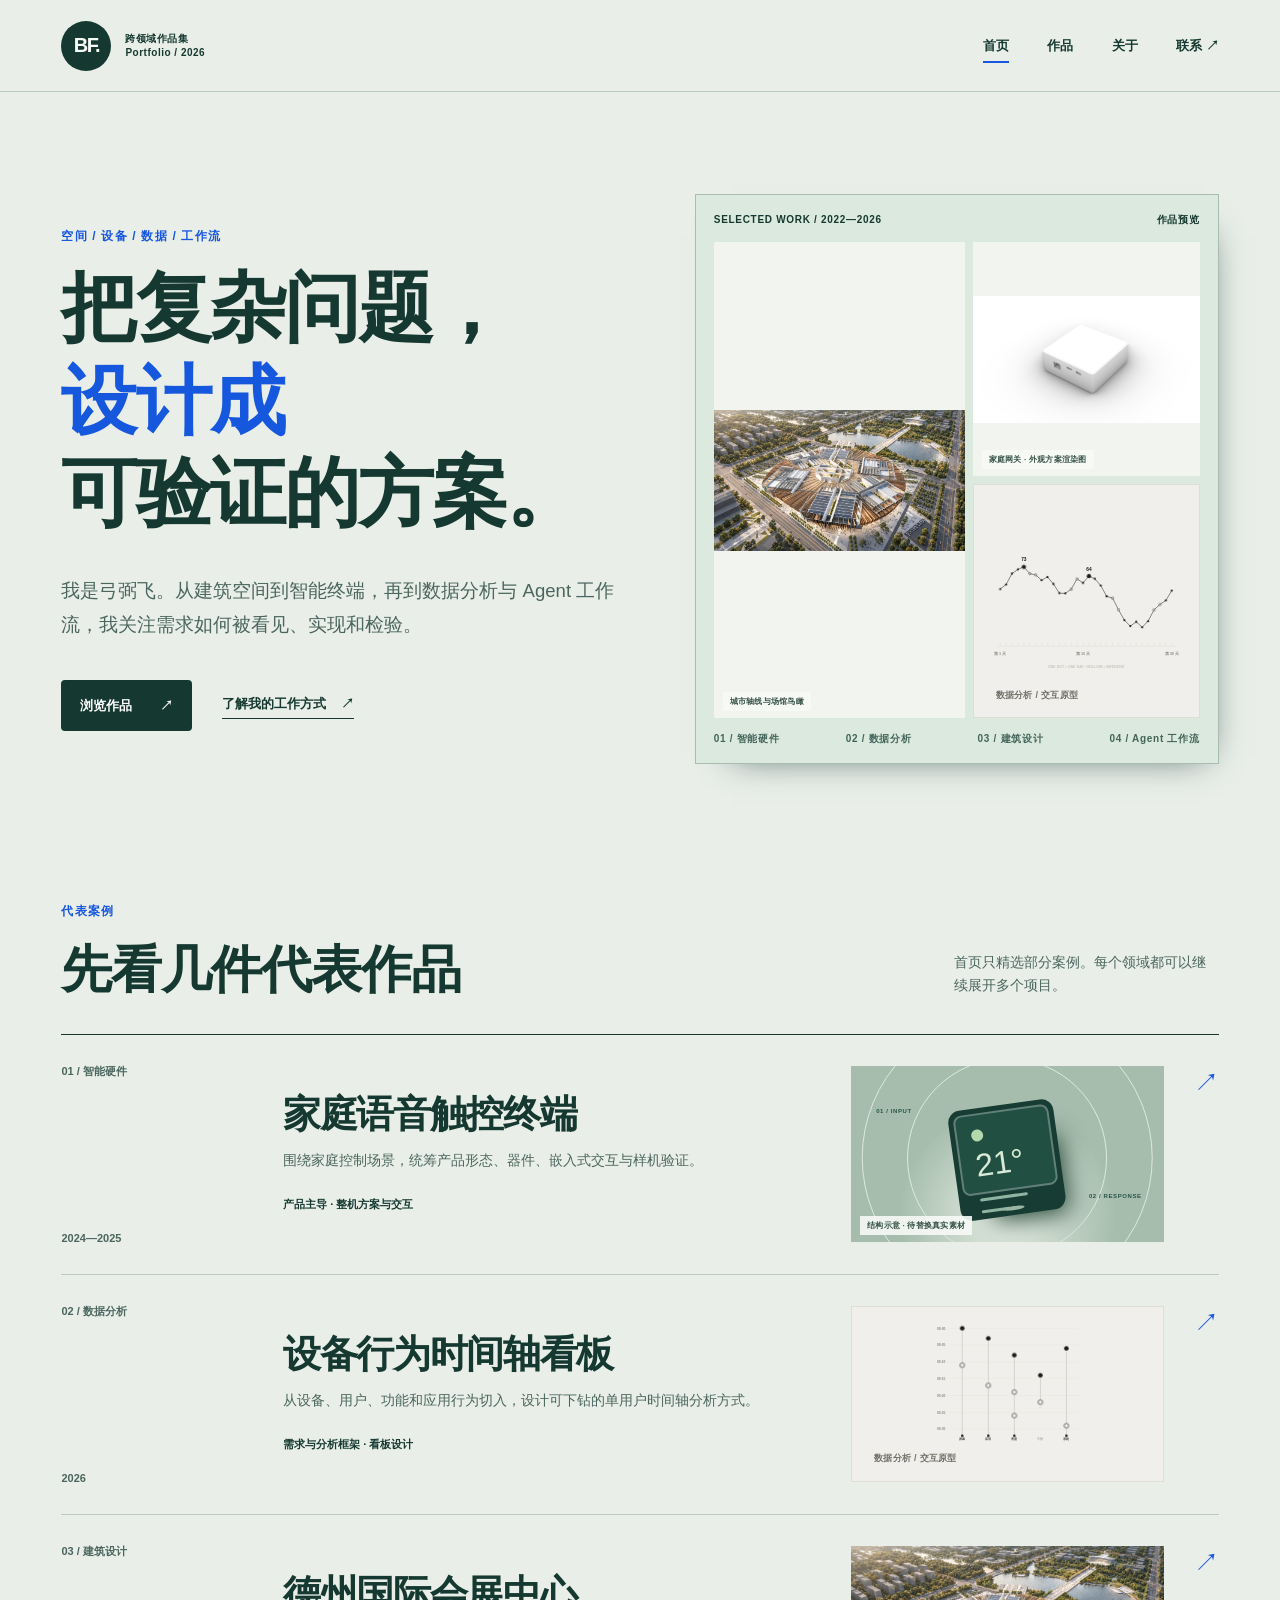
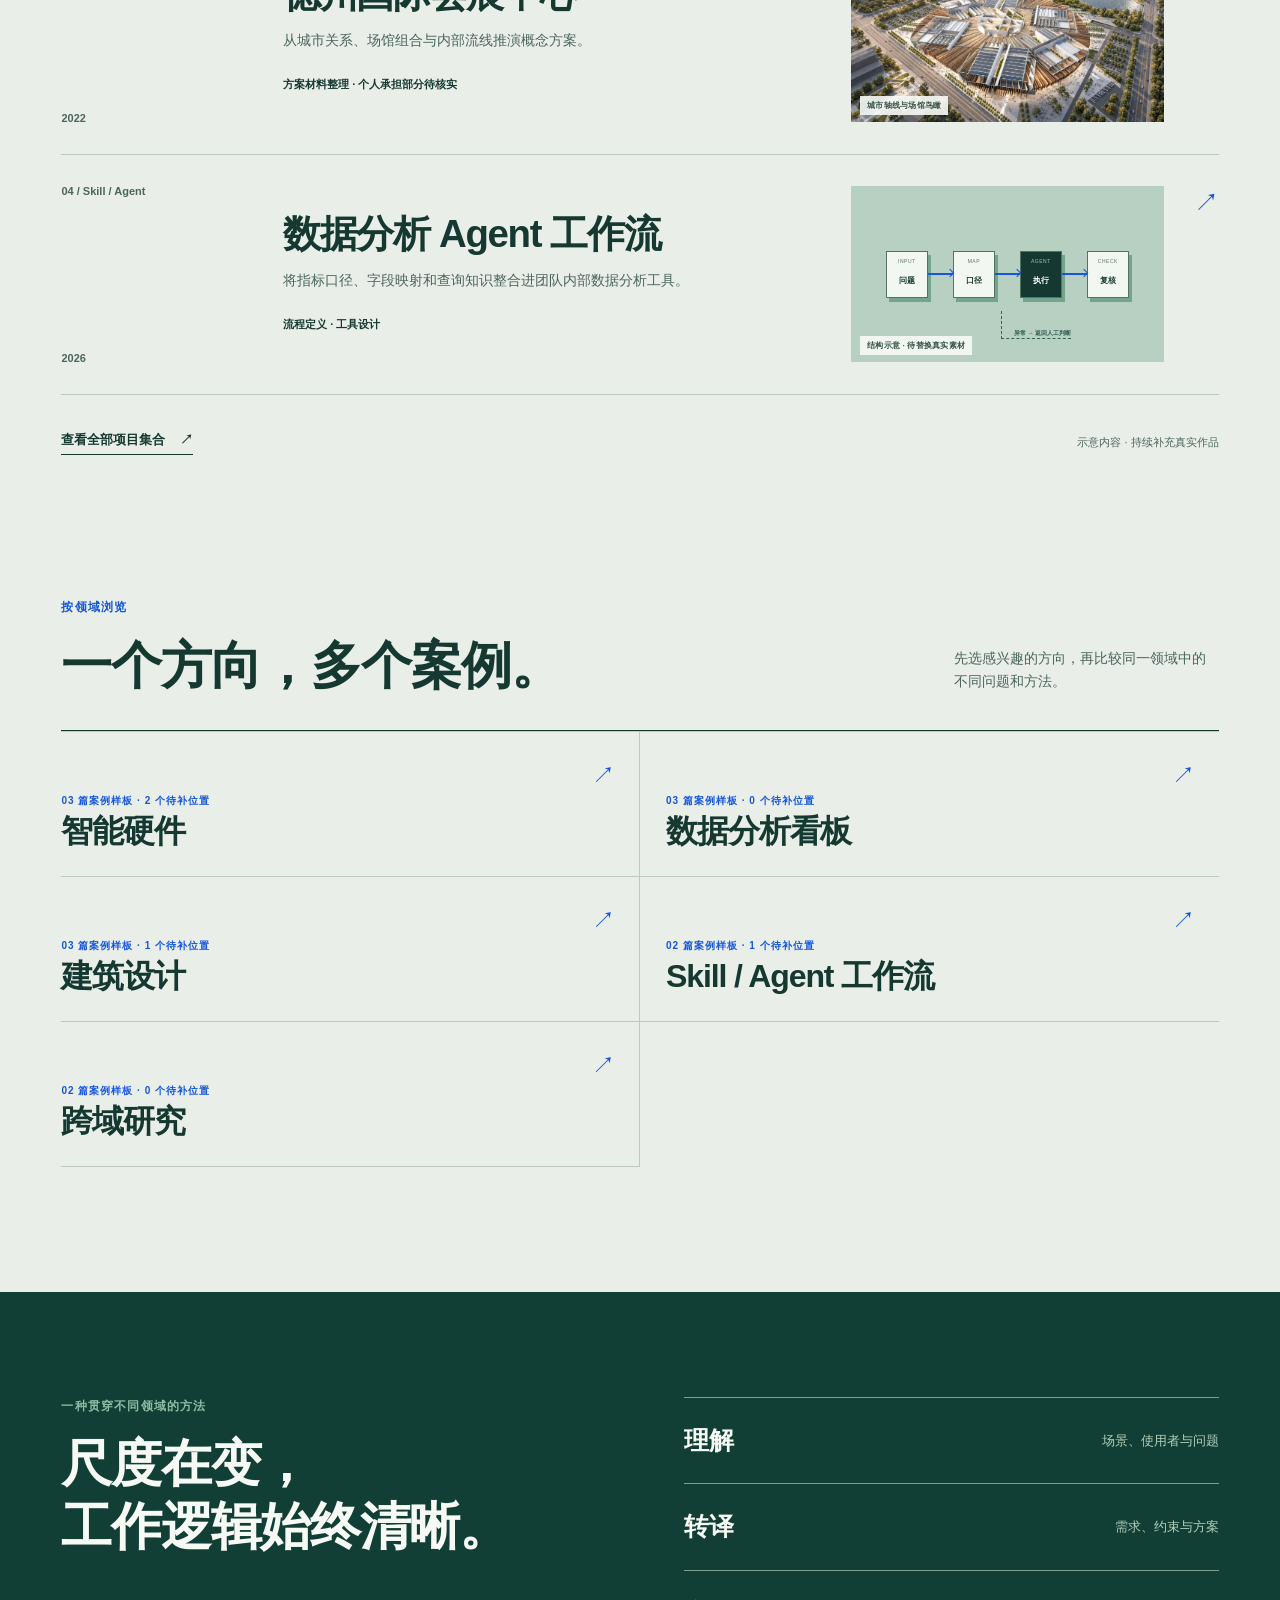
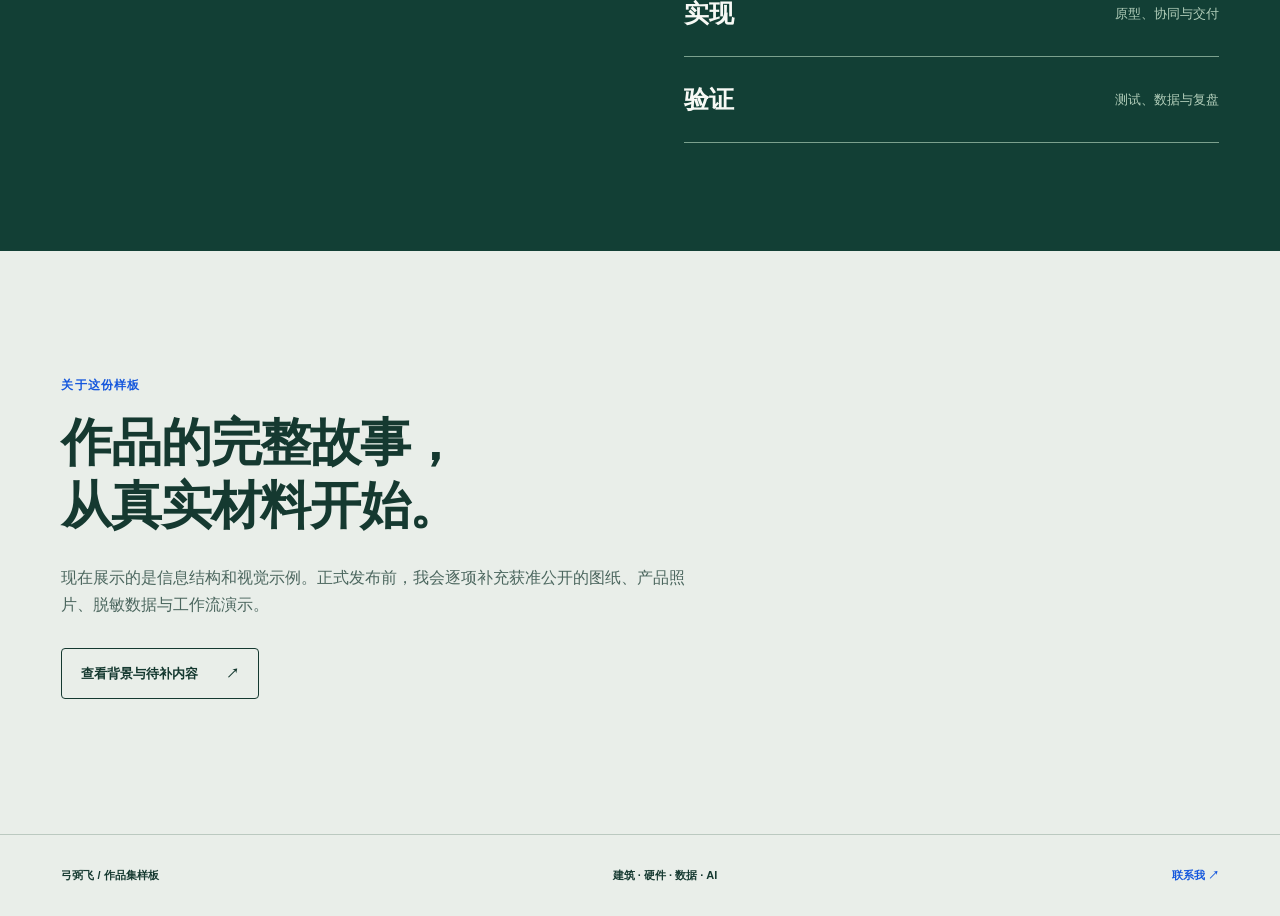
==== index.html @ 6b5d8636 "Publish portfolio site with Spatial Storage case study" ====
<!doctype html>
<html lang="zh-CN">
  <head>
    <meta charset="UTF-8" />
    <meta name="viewport" content="width=device-width, initial-scale=1" />
    <meta name="theme-color" content="#e9eee9" />
    <meta name="description" content="弓弼飞的跨领域作品集样板：建筑设计、智能硬件、数据分析与 Agent 工作流。" />
    <title>弓弼飞 · 跨领域作品集</title>
    <link rel="stylesheet" href="styles.css" />
    <link rel="stylesheet" href="portfolio-charts.css" />
  </head>
  <body data-page="home">
    <a class="skip-link" href="#main">跳转到正文</a>
    <header class="site-header">
      <a class="brand" href="index.html" aria-label="弓弼飞作品集首页"><span class="brand-mark">BF.</span><span class="brand-note">跨领域作品集<br />Portfolio / 2026</span></a>
      <nav class="site-nav" aria-label="主导航"><a class="active" href="index.html">首页</a><a href="work.html">作品</a><a href="about.html">关于</a><a href="mailto:gongbifei@outlook.com">联系 ↗</a></nav>
      <button class="nav-toggle" type="button" aria-label="打开菜单" aria-expanded="false">菜单 <span>+</span></button>
    </header>
    <main id="main">
      <section class="hero section-shell">
        <div class="hero-copy"><p class="small-label">空间 / 设备 / 数据 / 工作流</p><h1>把复杂问题，<br /><em>设计成</em><br />可验证的方案。</h1><p class="hero-intro">我是弓弼飞。从建筑空间到智能终端，再到数据分析与 Agent 工作流，我关注需求如何被看见、实现和检验。</p><div class="hero-actions"><a class="button button-primary" href="work.html">浏览作品 <span>↗</span></a><a class="text-link" href="about.html">了解我的工作方式 <span>↗</span></a></div></div>
        <div class="hero-art" aria-label="四类作品预览：智能硬件外观渲染、数据图表以及建筑和工作流结构示意"><div class="art-topline"><span>SELECTED WORK / 2022—2026</span><span>作品预览</span></div><div class="hero-art-main" id="hero-visual"></div><div class="hero-art-footer"><span>01 / 智能硬件</span><span>02 / 数据分析</span><span>03 / 建筑设计</span><span>04 / Agent 工作流</span></div></div>
      </section>
      <section class="feature-section section-shell" aria-labelledby="featured-heading"><div class="section-heading"><div><p class="small-label">代表案例</p><h2 id="featured-heading">先看几件代表作品</h2></div><p>首页只精选部分案例。每个领域都可以继续展开多个项目。</p></div><div id="featured-list" class="featured-list"></div><div class="section-end"><a class="text-link" href="work.html">查看全部项目集合 <span>↗</span></a><span>示意内容 · 持续补充真实作品</span></div></section>
      <section class="domain-section section-shell" aria-labelledby="domain-heading"><div class="section-heading"><div><p class="small-label">按领域浏览</p><h2 id="domain-heading">一个方向，多个案例。</h2></div><p>先选感兴趣的方向，再比较同一领域中的不同问题和方法。</p></div><div id="domain-list" class="domain-list"></div></section>
      <section class="method-section" aria-labelledby="method-heading"><div class="section-shell method-inner"><div class="method-title"><p class="small-label">一种贯穿不同领域的方法</p><h2 id="method-heading">尺度在变，<br />工作逻辑始终清晰。</h2></div><div class="method-steps"><div><b>理解</b><span>场景、使用者与问题</span></div><div><b>转译</b><span>需求、约束与方案</span></div><div><b>实现</b><span>原型、协同与交付</span></div><div><b>验证</b><span>测试、数据与复盘</span></div></div></div></section>
      <section class="closing section-shell"><p class="small-label">关于这份样板</p><h2>作品的完整故事，<br />从真实材料开始。</h2><p>现在展示的是信息结构和视觉示例。正式发布前，我会逐项补充获准公开的图纸、产品照片、脱敏数据与工作流演示。</p><a class="button button-outline" href="about.html">查看背景与待补内容 <span>↗</span></a></section>
    </main>
    <footer class="site-footer section-shell"><span>弓弼飞 / 作品集样板</span><span>建筑 · 硬件 · 数据 · AI</span><a href="mailto:gongbifei@outlook.com">联系我 ↗</a></footer>
    <script src="data.js"></script><script src="assets/lieflat/mono-tokens.js"></script><script src="portfolio-charts.js"></script><script src="app.js"></script>
  </body>
</html>
---- styles.css ----
/* THESIS: A cross-scale working atlas where projects lead and decisions explain them.
OWN-WORLD: Pale mineral paper, deep green ink, electric blue annotations, precise diagram frames.
STORY: Scan four domains, open a case, inspect its question, choices, and missing evidence.
FIRST VIEWPORT: A large left thesis faces a four-part specimen board; the work is visible immediately.
FORM: Editorial field atlas, adapted for a recruiter scanning a mixed-discipline portfolio. */
:root{--paper:#e9eee9;--paper-light:#f7f9f5;--ink:#153930;--ink-soft:#4b665e;--blue:#1557dd;--line:#bbc9c0;--dark:#123f35;--mint:#d4e9d9;--white:#fff;--radius:14px;--max:1440px}
*{box-sizing:border-box}html{scroll-behavior:smooth}body{margin:0;background:var(--paper);color:var(--ink);font-family:-apple-system,BlinkMacSystemFont,"PingFang SC","Noto Sans CJK SC","Microsoft YaHei",sans-serif;font-size:16px;line-height:1.65}button,a{font:inherit}a{color:inherit;text-decoration:none}button{cursor:pointer}::selection{background:#b8d0ff;color:var(--ink)}:focus-visible{outline:3px solid var(--blue);outline-offset:4px}.skip-link{position:absolute;left:14px;top:-60px;background:var(--blue);color:white;padding:8px 14px;z-index:100}.skip-link:focus{top:10px}.section-shell{max-width:var(--max);margin-inline:auto;padding-inline:clamp(22px,4.8vw,78px)}.small-label{font-size:12px;font-weight:700;letter-spacing:.1em;line-height:1.5;color:var(--blue);margin:0 0 18px;text-transform:uppercase}h1,h2,h3,p{margin-top:0}h1,h2,h3{line-height:1.17;letter-spacing:-.035em}p{max-width:72ch}.site-header{height:92px;max-width:var(--max);padding:0 clamp(22px,4.8vw,78px);margin:auto;display:flex;align-items:center;justify-content:space-between;border-bottom:1px solid var(--line);position:relative;z-index:20}.brand{display:flex;gap:14px;align-items:center}.brand-mark{width:50px;height:50px;background:var(--ink);color:var(--paper-light);display:grid;place-items:center;font-weight:900;letter-spacing:-.08em;font-size:20px;border-radius:50%}.brand-note{font-size:10px;font-weight:700;line-height:1.35;letter-spacing:.05em}.site-nav{display:flex;gap:clamp(25px,3vw,48px);align-items:center;font-size:13px;font-weight:700}.site-nav a{position:relative;white-space:nowrap}.site-nav a::after{content:"";height:2px;position:absolute;bottom:-7px;left:0;right:100%;background:var(--blue);transition:right .25s ease}.site-nav a:hover::after,.site-nav a.active::after{right:0}.nav-toggle{display:none;border:0;background:none;color:var(--ink);font-weight:700}.hero{display:grid;grid-template-columns:minmax(0,1fr) minmax(430px,.92fr);gap:clamp(35px,5vw,80px);padding-top:clamp(65px,8vw,120px);padding-bottom:clamp(70px,8vw,115px);align-items:center}.hero-copy{max-width:660px}.hero h1{font-size:clamp(50px,5.9vw,88px);font-weight:850;margin:0 0 34px;letter-spacing:-.047em}.hero h1 em{font-style:normal;color:var(--blue)}.hero-intro{font-size:clamp(16px,1.45vw,19px);line-height:1.85;max-width:34em;color:var(--ink-soft);margin-bottom:38px}.hero-actions{display:flex;align-items:center;gap:30px;flex-wrap:wrap}.button{min-height:51px;padding:12px 19px;display:inline-flex;gap:28px;justify-content:space-between;align-items:center;font-size:13px;font-weight:800;border-radius:4px;transition:transform .25s cubic-bezier(.16,1,.3,1),background .2s}.button:hover{transform:translateY(-3px)}.button-primary{background:var(--ink);color:white}.button-primary:hover{background:var(--blue)}.button-outline{border:1px solid var(--ink);color:var(--ink)}.button-outline:hover{background:var(--ink);color:white}.text-link{font-size:13px;font-weight:800;display:inline-flex;gap:15px;align-items:center;border-bottom:1px solid currentColor;padding-bottom:4px}.text-link:hover{color:var(--blue)}.hero-art{height:min(570px,45vw);min-height:480px;background:#dce9de;border:1px solid #a8bdb0;padding:18px;display:flex;flex-direction:column;box-shadow:12px 16px 35px -26px #315149}.art-topline,.hero-art-footer{display:flex;justify-content:space-between;gap:8px;font-size:10px;font-weight:800;letter-spacing:.07em;line-height:1.3}.art-topline{padding-bottom:16px}.hero-art-footer{padding-top:14px;flex-wrap:wrap;color:#43655b}.hero-art-main{display:grid;grid-template-columns:1.05fr .95fr;grid-template-rows:1fr 1fr;gap:8px;flex:1;min-height:0}.hero-art-main>.visual{height:100%;min-height:0}.hero-art-main>.visual:nth-child(1){grid-row:span 2}.hero-art-main>.visual:nth-child(4){display:none}.visual{overflow:hidden;position:relative;isolation:isolate;min-height:250px;background:var(--mint)}.visual-caption{position:absolute;left:15px;bottom:12px;z-index:5;font-size:10px;font-weight:800;letter-spacing:.03em;background:rgba(248,250,247,.9);color:#345147;padding:3px 7px}.visual.compact .visual-caption{font-size:8px;left:9px;bottom:7px}.visual-device{background:#a6bdad}.visual-device::before{content:"";position:absolute;inset:0;background:radial-gradient(circle at 50% 85%,#e8efe5 0,#e8efe500 50%)}.device-orbit{position:absolute;border:1px solid #dceade;border-radius:50%;left:50%;top:52%;transform:translate(-50%,-50%)}.orbit-a{width:64%;aspect-ratio:1}.orbit-b{width:93%;aspect-ratio:1}.device-body{position:absolute;left:50%;top:53%;transform:translate(-50%,-50%) rotate(-8deg);width:34%;height:63%;border-radius:23px;background:#163c34;padding:9px;box-shadow:18px 20px 25px -16px #234535}.device-screen{width:100%;height:80%;border:2px solid #638078;border-radius:14px;background:#214f42;padding:15%;color:#d9ead6}.device-dot{display:block;width:12px;height:12px;border-radius:50%;background:#b4d9ad}.device-temp{font-size:clamp(16px,2.5vw,38px);font-weight:300;display:block;line-height:1.5}.device-line{height:3px;width:75%;display:block;background:#8fb4a2;margin-top:9px;border-radius:2px}.device-line.short{width:45%}.device-base{position:absolute;bottom:4%;width:20%;height:4px;border-radius:50%;left:40%;background:#9cb4a4}.visual-marker{position:absolute;z-index:2;font-size:9px;font-weight:800;letter-spacing:.1em;color:#295448}.marker-a{left:8%;top:23%}.marker-b{right:7%;bottom:23%}.visual-data{background:#183d34;padding:10%}.data-window{height:100%;width:100%;background:#e8f0e9;box-shadow:12px 13px 15px -12px #0b261e;transform:rotate(-3deg)}.data-top{height:13%;display:flex;align-items:center;gap:3%;padding:0 5%;border-bottom:1px solid #c9d6cd}.data-top i{height:5px;width:5px;border-radius:50%;background:#73958b}.data-top span{margin-left:auto;font-size:7px;font-weight:800;color:#507166;letter-spacing:.04em}.data-inner{display:flex;height:87%}.data-sidebar{width:18%;border-right:1px solid #c9d6cd;padding:15% 4%;display:flex;flex-direction:column;gap:10%}.data-sidebar span{display:block;background:#9db6a5;width:80%;height:5px}.data-sidebar span:first-child{background:var(--blue)}.data-main{padding:7%;flex:1}.data-metrics{display:flex;gap:6%;height:15%}.data-metrics b{display:block;background:#d0ddd2;color:#477264;flex:1;font-size:6px;padding:5px}.data-chart{height:52%;position:relative;border-bottom:1px solid #a7bfae;background:linear-gradient(to bottom,transparent 33%,#cddccf 33.5%,transparent 34%,transparent 66%,#cddccf 66.5%,transparent 67%)}.chart-path{position:absolute;left:6%;right:6%;top:15%;bottom:15%;clip-path:polygon(0 75%,20% 61%,40% 66%,60% 22%,80% 32%,100% 10%,100% 14%,80% 36%,60% 27%,40% 70%,20% 65%,0 79%);background:var(--blue)}.point{position:absolute;width:7px;height:7px;background:var(--blue);border:2px solid white;border-radius:50%}.p1{left:6%;top:66%}.p2{left:25%;top:57%}.p3{left:58%;top:20%}.p4{right:5%;top:12%}.data-rows{display:flex;flex-direction:column;gap:6px;padding-top:10px}.data-rows span{width:95%;height:3px;background:#b6cab9}.data-rows span:nth-child(2){width:70%}.data-rows span:nth-child(3){width:84%}.visual-architecture{background:#d4e3d8}.visual-architecture::before{content:"";position:absolute;inset:0;background:linear-gradient(90deg,#a9c0ac33 1px,transparent 1px),linear-gradient(#a9c0ac33 1px,transparent 1px);background-size:28px 28px}.plan{position:absolute;inset:14% 13%;transform:rotate(-15deg)}.plan-wing,.plan-core{position:absolute;border:2px solid #326b63;background:#edf5eb}.wing-one{left:8%;top:10%;width:36%;height:29%}.wing-two{right:7%;top:15%;width:39%;height:22%}.wing-three{left:2%;bottom:12%;width:36%;height:27%}.wing-four{right:2%;bottom:5%;width:43%;height:35%}.plan-core{left:39%;top:25%;width:29%;height:50%;background:#a4c4ae;border-width:3px}.plan-path{position:absolute;border:2px dashed var(--blue);border-radius:50%;z-index:1}.path-one{left:14%;top:19%;width:75%;height:57%}.path-two{left:28%;top:10%;width:50%;height:85%;transform:rotate(26deg)}.plan-dot{position:absolute;width:10px;height:10px;border-radius:50%;background:var(--blue);z-index:2}.dot-one{left:21%;top:35%}.dot-two{left:55%;top:44%}.dot-three{right:20%;bottom:26%}.plan-label{position:absolute;font-size:9px;letter-spacing:.1em;font-weight:800;color:#2e675f}.label-one{left:5%;top:11%}.label-two{right:5%;top:42%}.label-three{left:8%;bottom:17%}.visual-workflow{background:#b7d0c2;padding:11%;display:flex;align-items:center}.flow-rail{display:flex;width:100%;align-items:center}.flow-node{min-width:0;flex:1;background:#f3f7f1;border:1px solid #537365;padding:12px 5px;text-align:center;box-shadow:5px 6px 0 #75a48d}.flow-node.strong{background:var(--ink);color:white}.flow-node small{display:block;font-size:8px;letter-spacing:.1em;opacity:.68}.flow-node b{font-size:clamp(10px,1.3vw,17px);white-space:nowrap}.flow-link{width:10%;height:2px;background:var(--blue);flex:none;position:relative}.flow-link::after{content:"";width:5px;height:5px;position:absolute;right:0;top:-3px;border-right:1px solid var(--blue);border-top:1px solid var(--blue);transform:rotate(45deg)}.flow-branch{position:absolute;left:48%;bottom:19%;border-left:1px dashed #316656;border-bottom:1px dashed #316656;padding:18px 0 0 12px;color:#315d50;font-size:10px;font-weight:700}.visual-research{display:flex;align-items:center;justify-content:center;gap:10%;background:#c8dbcf}.paper-sheet,.json-sheet{height:61%;width:28%;background:#f6f9f4;box-shadow:8px 10px 0 #a3bfa9;padding:12%;display:flex;flex-direction:column;gap:9px}.paper-sheet span{height:5px;width:100%;background:#85a893}.paper-sheet span:nth-child(2){width:78%}.paper-sheet span:nth-child(4){width:64%}.json-sheet{width:31%;padding:6%;font-size:10px;gap:6px}.json-sheet b{color:var(--blue)}.research-arrow{font-size:40px;color:var(--blue);font-weight:200}.visual.compact .device-body{border-radius:12px;padding:5px}.visual.compact .device-screen{border-radius:8px}.visual.compact .visual-marker,.visual.compact .plan-label{font-size:6px}.visual.compact .flow-node{padding:5px 2px;box-shadow:3px 4px 0 #75a48d}.visual.compact .flow-node small{font-size:5px}.visual.compact .flow-node b{font-size:8px}.visual.compact .flow-branch{font-size:6px;bottom:13%}.visual.compact .data-window{transform:rotate(-3deg)}
.feature-section{padding-top:35px;padding-bottom:125px}.section-heading{display:flex;justify-content:space-between;align-items:end;gap:50px;padding-bottom:32px;border-bottom:1px solid var(--ink)}.section-heading h2,.method-title h2,.closing h2,.about-materials h2,.about-contact h2{font-size:clamp(35px,4vw,58px);margin:0}.section-heading>p{font-size:14px;color:var(--ink-soft);max-width:34ch;margin:0 0 5px}.feature-row{position:relative;display:grid;grid-template-columns:17% minmax(0,1fr) 27% 30px;gap:25px;min-height:240px;align-items:center;border-bottom:1px solid var(--line);padding:27px 0;transition:background .25s}.feature-row:hover{background:#dfe9df}.feature-meta{align-self:stretch;display:flex;flex-direction:column;justify-content:space-between;font-size:11px;font-weight:750;color:var(--ink-soft)}.feature-copy h3{font-size:clamp(27px,3vw,45px);margin:0 0 12px}.feature-copy p{font-size:14px;color:var(--ink-soft);margin:0 0 18px}.feature-role{font-size:11px;font-weight:800}.feature-visual{height:176px}.feature-visual .visual{height:100%;min-height:0}.row-arrow{font-size:25px;color:var(--blue);align-self:start;text-align:right}.section-end{display:flex;justify-content:space-between;align-items:center;gap:20px;padding-top:34px}.section-end>span{font-size:11px;color:var(--ink-soft)}.method-section{background:var(--dark);color:var(--paper-light)}.method-inner{padding-top:105px;padding-bottom:108px;display:grid;grid-template-columns:.95fr 1.05fr;gap:12%}.method-title .small-label{color:#8ebba4}.method-title h2{max-width:10em}.method-steps{border-top:1px solid #7ba18e}.method-steps>div{display:flex;align-items:center;justify-content:space-between;gap:30px;padding:22px 0;border-bottom:1px solid #7ba18e}.method-steps b{font-size:25px}.method-steps span{font-size:13px;color:#b2ceba}.closing{padding-top:125px;padding-bottom:135px}.closing h2{max-width:11em;margin-bottom:28px}.closing>p:not(.small-label){color:var(--ink-soft);margin-bottom:30px}.site-footer{min-height:82px;border-top:1px solid var(--line);display:flex;justify-content:space-between;align-items:center;gap:20px;font-size:11px;font-weight:750}.site-footer a{color:var(--blue)}
.page-intro{padding-top:90px;padding-bottom:75px}.page-intro h1{font-size:clamp(50px,6vw,86px);margin:0 0 30px}.page-intro>p:last-child{font-size:18px;color:var(--ink-soft);max-width:35em;line-height:1.8}.filters{display:flex;flex-wrap:wrap;gap:8px;padding-bottom:25px;border-bottom:1px solid var(--ink)}.filter{background:transparent;color:var(--ink);border:1px solid #aabfb1;padding:8px 12px;border-radius:3px;font-size:12px;font-weight:750}.filter:hover,.filter.active{background:var(--ink);color:white;border-color:var(--ink)}.filter span{margin-left:8px;opacity:.7}.work-list{min-height:400px}.work-row{display:grid;grid-template-columns:8% minmax(0,1fr) 27% 30px;gap:24px;align-items:center;min-height:252px;padding:27px 0;border-bottom:1px solid var(--line);transition:background .25s}.work-row:hover{background:#dfe9df}.work-index{align-self:start;font-size:13px;font-weight:800;color:var(--blue)}.work-row-text .small-label{margin-bottom:10px}.work-row-text h2{font-size:clamp(27px,3.3vw,47px);margin:0 0 9px}.work-row-text p{color:var(--ink-soft);font-size:14px;margin:0}.work-preview{height:170px}.work-preview .visual{height:100%;min-height:0}.work-arrow{align-self:start;font-size:25px;color:var(--blue)}.work-note{margin:55px 0 125px;display:grid;grid-template-columns:21% 1fr;gap:30px;border-top:1px solid var(--ink);padding-top:20px}.work-note b{font-size:13px}.work-note p{color:var(--ink-soft);font-size:13px;margin:0}
.project-hero{padding-top:50px;padding-bottom:43px}.back-link{font-size:12px;font-weight:800;color:var(--blue)}.project-head{display:flex;justify-content:space-between;gap:30px;align-items:start;margin-top:75px}.project-head h1{font-size:clamp(45px,6vw,85px);margin:0 0 20px}.project-subtitle{font-size:19px;color:var(--ink-soft);margin:0}.project-index{font-size:70px;font-weight:850;line-height:1;color:var(--blue);white-space:nowrap}.project-index span{font-size:14px;color:var(--ink-soft);margin-left:5px}.project-meta{display:flex;gap:65px;margin-top:60px;padding-top:18px;border-top:1px solid var(--ink)}.project-meta>div{display:flex;flex-direction:column;gap:5px}.project-meta span{font-size:11px;color:var(--ink-soft)}.project-meta strong{font-size:13px}.project-cover{height:min(650px,50vw);min-height:400px;max-width:calc(var(--max) - 156px);margin:0 auto}.project-cover>.visual{height:100%}.project-cover .visual-caption{font-size:12px;left:25px;bottom:20px}.project-body{display:grid;grid-template-columns:24% 1fr;gap:7%;padding-top:105px;padding-bottom:130px}.project-toc{align-self:start;position:sticky;top:35px;display:flex;flex-direction:column;gap:12px;font-size:12px}.project-toc span{font-weight:800;border-bottom:1px solid var(--line);padding-bottom:13px;margin-bottom:3px}.project-toc a{color:var(--ink-soft)}.project-toc a:hover{color:var(--blue)}.project-article{max-width:790px}.project-section{scroll-margin-top:40px;margin-bottom:95px}.project-section h2{font-size:clamp(31px,3.1vw,46px);margin:0 0 25px;max-width:17em}.project-section>p:not(.small-label){font-size:16px;color:var(--ink-soft);line-height:1.9}.constraint-list{list-style:none;padding:0;border-top:1px solid var(--line)}.constraint-list li{display:flex;gap:30px;padding:18px 0;border-bottom:1px solid var(--line);font-size:16px;font-weight:650}.constraint-list li span{color:var(--blue);font-size:12px;min-width:25px}.decision-list{border-top:1px solid var(--ink)}.decision{display:grid;grid-template-columns:45px 1fr;gap:25px;padding:24px 0;border-bottom:1px solid var(--line)}.decision>span{font-size:12px;font-weight:800;color:var(--blue)}.decision h3{font-size:22px;margin:0 0 10px}.decision p{font-size:14px;color:var(--ink-soft);margin:0}.evidence-box{margin-top:32px;background:#d8e8da;padding:25px 30px}.evidence-box b{font-size:13px}.evidence-box ul{margin:12px 0 0;padding-left:18px;color:var(--ink-soft);font-size:14px}.evidence-box li+li{margin-top:5px}.next-project{padding-bottom:110px;border-top:1px solid var(--ink);padding-top:20px;display:flex;justify-content:space-between;font-size:13px;font-weight:800}.next-project a{font-size:24px;color:var(--blue)}.not-found{min-height:65vh;padding-top:100px}.not-found h1{font-size:clamp(40px,5vw,70px)}
.about-main .page-intro{padding-bottom:95px}.about-grid{display:grid;grid-template-columns:1fr 1fr;gap:10%;border-top:1px solid var(--ink);padding-top:30px}.about-statement p:not(.small-label){font-size:clamp(22px,2.2vw,30px);line-height:1.65;letter-spacing:-.02em}.about-path>div{display:grid;grid-template-columns:45px 1fr auto;gap:12px;align-items:center;border-bottom:1px solid var(--line);padding:20px 0}.about-path span{color:var(--blue);font-size:12px;font-weight:800}.about-path strong{font-size:20px}.about-path small{font-size:11px;color:var(--ink-soft)}.about-materials{padding-top:150px;padding-bottom:145px;display:grid;grid-template-columns:1fr 1fr;gap:12%}.about-materials h2{max-width:12em}.about-materials ul{margin:0;padding:0;list-style:none;border-top:1px solid var(--ink)}.about-materials li{padding:18px 0;border-bottom:1px solid var(--line);font-size:14px}.about-contact{background:var(--dark);color:white;padding:55px 60px;margin-bottom:110px}.about-contact .small-label{color:#92c8a9}.about-contact h2{max-width:12em;margin-bottom:30px}.about-contact>div{display:flex;gap:30px;align-items:center}.about-contact .button-primary{background:#e4f1e4;color:var(--ink)}.about-contact .button-primary:hover{background:#b8dec3}.about-contact .text-link:hover{color:#a4cfb3}
@media(max-width:1000px){.hero{grid-template-columns:1fr}.hero-art{height:520px;min-height:0}.feature-row{grid-template-columns:13% minmax(0,1fr) 28% 22px}.method-inner{gap:7%}.project-cover{max-width:none}.about-grid{gap:6%}}
@media(max-width:700px){.site-header{height:72px}.brand-mark{width:42px;height:42px;font-size:17px}.brand-note{font-size:9px}.nav-toggle{display:block;font-size:12px;padding:10px 0}.nav-toggle span{color:var(--blue);margin-left:5px}.site-nav{display:none;position:absolute;left:0;right:0;top:71px;padding:20px 22px 28px;background:var(--paper-light);border-bottom:1px solid var(--line);flex-direction:column;align-items:flex-start;gap:19px;box-shadow:0 15px 25px -25px #1b3d31}.site-nav.open{display:flex}.hero{padding-top:73px;padding-bottom:80px;gap:54px}.hero h1{font-size:clamp(47px,12vw,65px)}.hero-intro{font-size:16px}.hero-art{height:430px;padding:12px}.art-topline,.hero-art-footer{font-size:8px}.hero-art-main{grid-template-columns:1fr 1fr}.hero-art-main>.visual:nth-child(1){grid-row:auto}.hero-art-main>.visual:nth-child(4){display:block}.hero-art-main>.visual{min-height:0}.section-heading{display:block}.section-heading h2{margin-bottom:20px}.section-heading>p{max-width:28em}.feature-section{padding-bottom:90px}.feature-row{grid-template-columns:1fr 98px 18px;gap:12px;min-height:170px;padding:20px 0}.feature-meta{grid-column:1/-1;flex-direction:row;font-size:9px}.feature-copy h3{font-size:24px}.feature-copy p{font-size:12px;margin-bottom:8px}.feature-role{font-size:9px}.feature-visual{height:110px}.row-arrow{font-size:20px}.section-end{align-items:start}.section-end>span{max-width:11em;text-align:right}.method-inner{grid-template-columns:1fr;padding-top:75px;padding-bottom:80px}.method-title{margin-bottom:35px}.method-steps b{font-size:22px}.closing{padding-top:85px;padding-bottom:95px}.site-footer{min-height:115px;align-items:start;justify-content:center;flex-direction:column;gap:2px;padding-top:20px;padding-bottom:20px}.page-intro{padding-top:70px;padding-bottom:48px}.page-intro h1{font-size:clamp(48px,11vw,65px)}.page-intro>p:last-child{font-size:16px}.filters{gap:6px}.filter{font-size:11px;padding:7px 9px}.work-row{grid-template-columns:33px minmax(0,1fr) 22px;gap:10px;min-height:190px}.work-index{font-size:10px}.work-row-text h2{font-size:24px}.work-row-text p{font-size:12px}.work-preview{display:none}.work-note{grid-template-columns:1fr;gap:10px;margin-bottom:90px}.project-hero{padding-top:35px}.project-head{display:block;position:relative;margin-top:50px}.project-head .small-label{padding-right:80px}.project-head h1{font-size:43px}.project-index{position:absolute;right:0;top:0;font-size:34px}.project-index span{font-size:11px}.project-subtitle{font-size:16px}.project-meta{margin-top:40px;gap:20px;flex-wrap:wrap}.project-cover{height:400px;min-height:0}.project-body{display:block;padding-top:70px;padding-bottom:60px}.project-toc{display:none}.project-section{margin-bottom:75px}.project-section h2{font-size:31px}.project-section>p:not(.small-label){font-size:15px}.constraint-list li{font-size:14px}.decision{grid-template-columns:26px 1fr;gap:13px}.decision h3{font-size:19px}.next-project{padding-bottom:80px}.about-grid{grid-template-columns:1fr;gap:35px}.about-statement p:not(.small-label){font-size:22px}.about-path>div{grid-template-columns:32px 1fr auto}.about-path strong{font-size:16px}.about-path small{font-size:9px}.about-materials{padding-top:100px;padding-bottom:100px;grid-template-columns:1fr;gap:30px}.about-contact{padding:35px 25px;margin-bottom:70px}.about-contact h2{font-size:35px}}
@media(max-width:420px){.hero-art{height:350px}.hero-art-footer span:nth-child(3),.hero-art-footer span:nth-child(4){display:none}.hero-art-main{gap:5px}.visual.compact .visual-caption{font-size:7px}.feature-row{grid-template-columns:1fr 85px 15px}.feature-visual{height:95px}.feature-copy h3{font-size:21px}.project-head h1{font-size:37px}.project-index{font-size:26px}.project-cover{height:315px}.about-path small{max-width:75px;text-align:right}}
@media(prefers-reduced-motion:reduce){html{scroll-behavior:auto}*,*::before,*::after{transition:none!important;animation:none!important}}

.visual-photo{margin:0;background:#f2f4f0;display:grid;place-items:center}
.visual-photo img{position:absolute;inset:0;display:block;width:100%;height:100%;object-fit:contain}
.visual-photo .visual-caption{max-width:calc(100% - 30px)}
.project-gallery{display:grid;grid-template-columns:minmax(0,1fr);gap:24px;padding-top:32px}
.project-gallery figure{margin:0;background:#edf1ed}
.project-gallery img{display:block;width:100%;aspect-ratio:16/9;object-fit:contain}
.project-gallery figcaption{padding:12px 16px;font-size:12px;color:var(--ink-soft)}
.architecture-page .project-cover{height:min(720px,54vw);background:#dfe7e0}
.architecture-page .project-cover .visual-photo img{object-fit:cover}
.architecture-story{padding-top:115px}
.architecture-story-heading{border-top:1px solid var(--ink);padding-top:20px;margin-bottom:74px;display:grid;grid-template-columns:24% 1fr;column-gap:7%}
.architecture-story-heading .small-label{grid-row:1/3}
.architecture-story-heading h2{font-family:var(--display-serif);font-size:clamp(34px,4vw,55px);font-weight:600;line-height:1.2;letter-spacing:-.02em;margin:0 0 18px}
.architecture-story-heading>p:last-child{grid-column:2;font-size:14px;color:var(--ink-soft);margin:0}
.architecture-chapter{display:grid;grid-template-columns:24% minmax(0,1fr);gap:7%;padding:30px 0 78px;border-top:1px solid var(--line)}
.architecture-chapter-copy h3{font-family:var(--display-serif);font-size:clamp(26px,2.8vw,38px);font-weight:600;line-height:1.26;letter-spacing:-.02em;margin:0 0 20px}
.architecture-chapter-copy>p:last-child{font-size:14px;color:var(--ink-soft);line-height:1.8}
.architecture-chapter-images{display:grid;grid-template-columns:minmax(0,1fr);gap:38px;align-items:start}
.architecture-chapter-images figure{min-width:0;margin:0}
.architecture-chapter-images figure>img{display:block;width:100%;height:auto;background:#f7f9f5}
.architecture-chapter-images .diagram>img{aspect-ratio:16/9;object-fit:cover}
.architecture-spread{display:grid;grid-template-columns:repeat(2,minmax(0,1fr));gap:8px;overflow:hidden;background:#ecefe9}
.architecture-spread img{display:block;width:100%;min-width:0;height:auto}
.architecture-figure.spread-room .architecture-spread{display:block;position:relative;height:clamp(220px,30vw,400px)}
.architecture-figure.spread-room .architecture-spread img{position:absolute;top:0;left:0;width:calc(50% - 4px);height:100%;object-fit:cover;object-position:center}
.architecture-figure.spread-room .architecture-spread img+img{left:auto;right:0}
.architecture-chapter-images figcaption{padding:13px 0 4px;font-size:12px;color:var(--ink-soft);border-top:1px solid var(--line)}
.architecture-page .project-body{padding-top:75px}
@media(max-width:700px){.architecture-page .project-cover{height:330px}.architecture-story{padding-top:68px}.architecture-story-heading{display:block;margin-bottom:44px}.architecture-story-heading h2{font-size:35px}.architecture-chapter{display:block;padding:26px 0 53px}.architecture-chapter-copy{margin-bottom:25px}.architecture-chapter-copy h3{font-size:29px}.architecture-chapter-images{gap:25px}.architecture-spread{gap:3px}.architecture-figure.spread-plan .architecture-spread{display:flex;overflow-x:auto;scroll-snap-type:x mandatory}.architecture-figure.spread-plan .architecture-spread img{flex:0 0 75%;width:75%;scroll-snap-align:start}.architecture-figure.spread-room .architecture-spread{height:44vw}.architecture-chapter-images figcaption{font-size:11px}}
.project-demos{padding:60px 0 0}
.project-demo-links{display:grid;grid-template-columns:repeat(2,minmax(0,1fr));gap:12px}
.project-demo-links a{display:flex;justify-content:space-between;align-items:center;gap:15px;padding:22px;border:1px solid var(--line);background:#e3ede4;transition:background .2s}
.project-demo-links a:hover{background:#d2e2d6}
.project-demo-links strong{font-size:17px}
.project-demo-links span{font-size:11px;color:var(--blue);text-align:right}
.dashboard-main{padding-top:48px;padding-bottom:85px}
.dashboard-intro{display:flex;justify-content:space-between;align-items:end;gap:35px;padding:65px 0 35px}
.dashboard-intro h1{font-family:var(--display-serif);font-size:clamp(42px,5vw,70px);font-weight:600;line-height:1.2;margin-bottom:18px}
.dashboard-intro p:not(.small-label){color:var(--ink-soft);font-size:14px;max-width:65ch;margin:0}
.dashboard-intro .text-link{white-space:nowrap}
.dashboard-frame{height:min(76vh,900px);min-height:620px;border:1px solid var(--line);background:white;box-shadow:12px 16px 35px -30px #315149}
.dashboard-frame iframe{display:block;width:100%;height:100%;border:0;background:white}
.dashboard-footnote{font-size:12px;color:var(--ink-soft);margin:18px 0 0}
@media(max-width:700px){
  .work-row .work-index{grid-column:1;grid-row:1/3}
  .work-row .work-row-text{grid-column:2;grid-row:1}
  .work-row .work-preview{display:block;grid-column:2;grid-row:2;height:125px;margin-top:12px}
  .work-row .work-arrow{grid-column:3;grid-row:1}
  .project-gallery{grid-template-columns:1fr;gap:14px}
  .project-demos{padding-top:45px}
  .project-demo-links{grid-template-columns:1fr}
  .dashboard-intro{display:block;padding:48px 0 25px}
  .dashboard-intro .text-link{margin-top:22px}
  .dashboard-frame{height:72vh;min-height:520px}
}

/* Domain collections: one field can contain many independently documented projects. */
.domain-section{padding-top:18px;padding-bottom:125px}
.domain-list{display:grid;grid-template-columns:repeat(2,minmax(0,1fr));border-top:1px solid var(--line)}
.domain-link{min-height:145px;padding:25px 24px 26px 0;display:flex;justify-content:space-between;align-items:end;gap:20px;border-bottom:1px solid var(--line);transition:background .2s ease}
.domain-link:nth-child(odd){border-right:1px solid var(--line)}
.domain-link:nth-child(even){padding-left:26px}
.domain-link:hover{background:#dfe9df}
.domain-link .small-label{font-size:10px;margin-bottom:9px}
.domain-link h3{font-size:clamp(23px,2.5vw,35px);margin:0}
.domain-link>span{font-size:23px;color:var(--blue);align-self:start}
.collection-section{padding-top:70px;scroll-margin-top:20px}
.collection-heading{display:flex;justify-content:space-between;align-items:end;gap:35px;padding-bottom:25px;border-bottom:1px solid var(--ink)}
.collection-heading h2{font-size:clamp(35px,4vw,54px);margin:0 0 12px}
.collection-heading p{font-size:14px;color:var(--ink-soft);margin:0}
.collection-count{display:flex;align-items:end;gap:10px;white-space:nowrap}
.collection-count strong{font-size:60px;line-height:.9;color:var(--blue);letter-spacing:-.05em}
.collection-count span{font-size:11px;font-weight:750;line-height:1.5;color:var(--ink-soft)}
.collection-items .work-row{min-height:210px}
.work-row-text h3{font-size:clamp(27px,3.3vw,47px);margin:0 0 9px}
.pending-row{display:grid;grid-template-columns:8% minmax(0,1fr) 27% 30px;gap:24px;align-items:center;min-height:145px;padding:23px 0;border-bottom:1px solid var(--line);color:var(--ink-soft)}
.pending-symbol{align-self:start;font-size:25px;line-height:1;color:#699481}
.pending-row .small-label{color:#4f7667;margin-bottom:7px}
.pending-row h3{font-size:23px;color:var(--ink);margin:0 0 7px}
.pending-row p{font-size:13px;margin:0}
.pending-status{font-size:11px;font-weight:750;text-align:right;grid-column:3/5}
@media(max-width:700px){.page-intro h1{font-size:clamp(44px,10vw,60px)}.domain-section{padding-top:0;padding-bottom:85px}.domain-list{grid-template-columns:1fr}.domain-link{min-height:108px;padding:18px 0!important;border-right:0!important}.domain-link .small-label{font-size:9px}.domain-link h3{font-size:24px}.collection-section{padding-top:55px}.collection-heading{align-items:start}.collection-heading h2{font-size:31px}.collection-heading p{font-size:12px}.collection-count{align-items:center}.collection-count strong{font-size:35px}.collection-count span{font-size:9px}.collection-items .work-row{min-height:170px}.work-row-text h3{font-size:24px}.pending-row{grid-template-columns:33px minmax(0,1fr);gap:10px;min-height:125px}.pending-row h3{font-size:18px}.pending-status{grid-column:2;text-align:left;font-size:10px}.pending-symbol{font-size:20px}}
@media(max-width:420px){.collection-heading{display:block}.collection-count{margin-top:18px}.collection-count strong{font-size:30px}}

/* Serif display type pairs with the existing sans-serif navigation and project index. */
:root{--display-serif:"Baskerville","Songti SC","STSong","Noto Serif CJK SC",serif}
.hero h1,.page-intro h1,.project-head h1,.method-title h2,.closing h2,.about-materials h2,.about-contact h2{font-family:var(--display-serif);font-weight:600;letter-spacing:-.025em;line-height:1.22}
.section-heading h2,.project-section h2{font-family:var(--display-serif);font-weight:600;letter-spacing:-.02em;line-height:1.25}
---- portfolio-charts.css ----
/* Portfolio presentation for the Lieflat Charts gallery adaptations. */
.data-showcase{padding-top:18px;padding-bottom:20px}
.data-showcase-head{display:grid;grid-template-columns:minmax(0,1.2fr) minmax(260px,.8fr);gap:7%;align-items:end;padding:22px 0 30px;border-top:1px solid var(--ink)}
.data-showcase-head .small-label{margin-bottom:14px}
.data-showcase-head h2{font-family:Baskerville,"Songti SC","STSong",serif;font-weight:500;font-size:clamp(35px,3.6vw,56px);line-height:1.2;max-width:15em;margin:0}
.data-showcase-head>p{font-size:14px;color:var(--ink-soft);line-height:1.85;margin:0 0 4px}
.dashboard-nav{display:flex;gap:8px;flex-wrap:wrap;padding:0 0 26px;border-bottom:1px solid var(--line)}
.dashboard-nav a{border:1px solid #b9c9be;border-radius:2px;padding:10px 13px;font-size:11px;font-weight:750;line-height:1.3;transition:background .2s,color .2s}
.dashboard-nav a:hover,.dashboard-nav a:focus-visible{background:var(--ink);color:white}
.dashboard-chapter{scroll-margin-top:30px;padding-top:52px}
.dashboard-chapter-head{display:grid;grid-template-columns:minmax(0,1.2fr) minmax(240px,.8fr);gap:7%;align-items:end;padding-bottom:20px}
.dashboard-chapter-head .small-label{margin-bottom:10px}
.dashboard-chapter-head h3{font-family:Baskerville,"Songti SC","STSong",serif;font-size:clamp(29px,3vw,42px);font-weight:500;margin:0;line-height:1.25}
.dashboard-chapter-head>p{font-size:13px;line-height:1.8;color:var(--ink-soft);margin:0 0 2px}
.lieflat-grid{display:grid;grid-template-columns:repeat(2,minmax(0,1fr));gap:16px}
.lieflat-grid.single{grid-template-columns:minmax(0,1fr)}
.lf-card{background:#f0efeb;border:1px solid #deddd6;border-radius:20px;padding:clamp(20px,2.5vw,36px);min-width:0;color:#252520;overflow:hidden}
.lf-template{color:#77766e;font-size:10px;font-weight:750;letter-spacing:.13em;margin:0 0 20px}
.lf-card h3{font-family:Baskerville,"Songti SC","STSong",serif;font-size:clamp(23px,2vw,33px);font-weight:500;line-height:1.25;letter-spacing:-.015em;margin:0 0 10px;max-width:20em}
.lf-sub{color:#6e6d66;font-size:11px;line-height:1.65;min-height:36px}
.lf-card svg{display:block;width:100%;height:auto;max-height:470px;margin:12px auto 0;overflow:visible;cursor:pointer}
.lieflat-grid.single .lf-card svg{max-width:810px;max-height:560px}
.lf-src{border-top:1px solid #d9d8d1;color:#898880;font-size:9px;font-weight:700;letter-spacing:.06em;padding-top:14px;margin-top:7px;line-height:1.5}
.data-disclaimer{font-size:11px;color:var(--ink-soft);padding:13px 0;margin:0;line-height:1.6}
.lf-preview{background:#f0efeb!important;border:1px solid #deddd6;display:flex;align-items:center;justify-content:center;padding:2% 5% 8%}
.lf-preview svg{display:block;width:100%;height:100%;object-fit:contain;overflow:visible}
.lf-preview .visual-caption{background:#f0efeb;color:#727168;font-size:9px}
.lf-card svg .pop,.lf-preview svg .pop{transform-box:fill-box;transform-origin:center;animation:lieflatPop .45s both}
.lf-card svg .fade,.lf-preview svg .fade{animation:lieflatFade .65s both}
.lf-card svg .draw,.lf-preview svg .draw{stroke-dasharray:1;stroke-dashoffset:1;animation:lieflatDraw 1s ease forwards}
@keyframes lieflatPop{from{opacity:0;transform:scale(.2)}to{opacity:1;transform:scale(1)}}
@keyframes lieflatFade{from{opacity:0}to{opacity:1}}
@keyframes lieflatDraw{to{stroke-dashoffset:0}}
@media(max-width:900px){.data-showcase-head,.dashboard-chapter-head{grid-template-columns:1fr;gap:16px}.lieflat-grid{grid-template-columns:1fr}}
@media(max-width:700px){.data-showcase{padding-top:4px}.data-showcase-head{padding-top:19px}.data-showcase-head h2{font-size:35px}.dashboard-nav{display:grid;grid-template-columns:1fr;gap:6px}.dashboard-nav a{padding:9px 12px}.dashboard-chapter{padding-top:42px}.dashboard-chapter-head h3{font-size:30px}.lf-card{padding:20px;border-radius:15px}.lf-card h3{font-size:26px}.lf-sub{font-size:10px}.lf-card svg{max-height:none}.lf-preview{padding:0 3% 8%}}
@media(prefers-reduced-motion:reduce){.lf-card svg .pop,.lf-preview svg .pop,.lf-card svg .fade,.lf-preview svg .fade,.lf-card svg .draw,.lf-preview svg .draw{animation:none!important;stroke-dashoffset:0!important}}
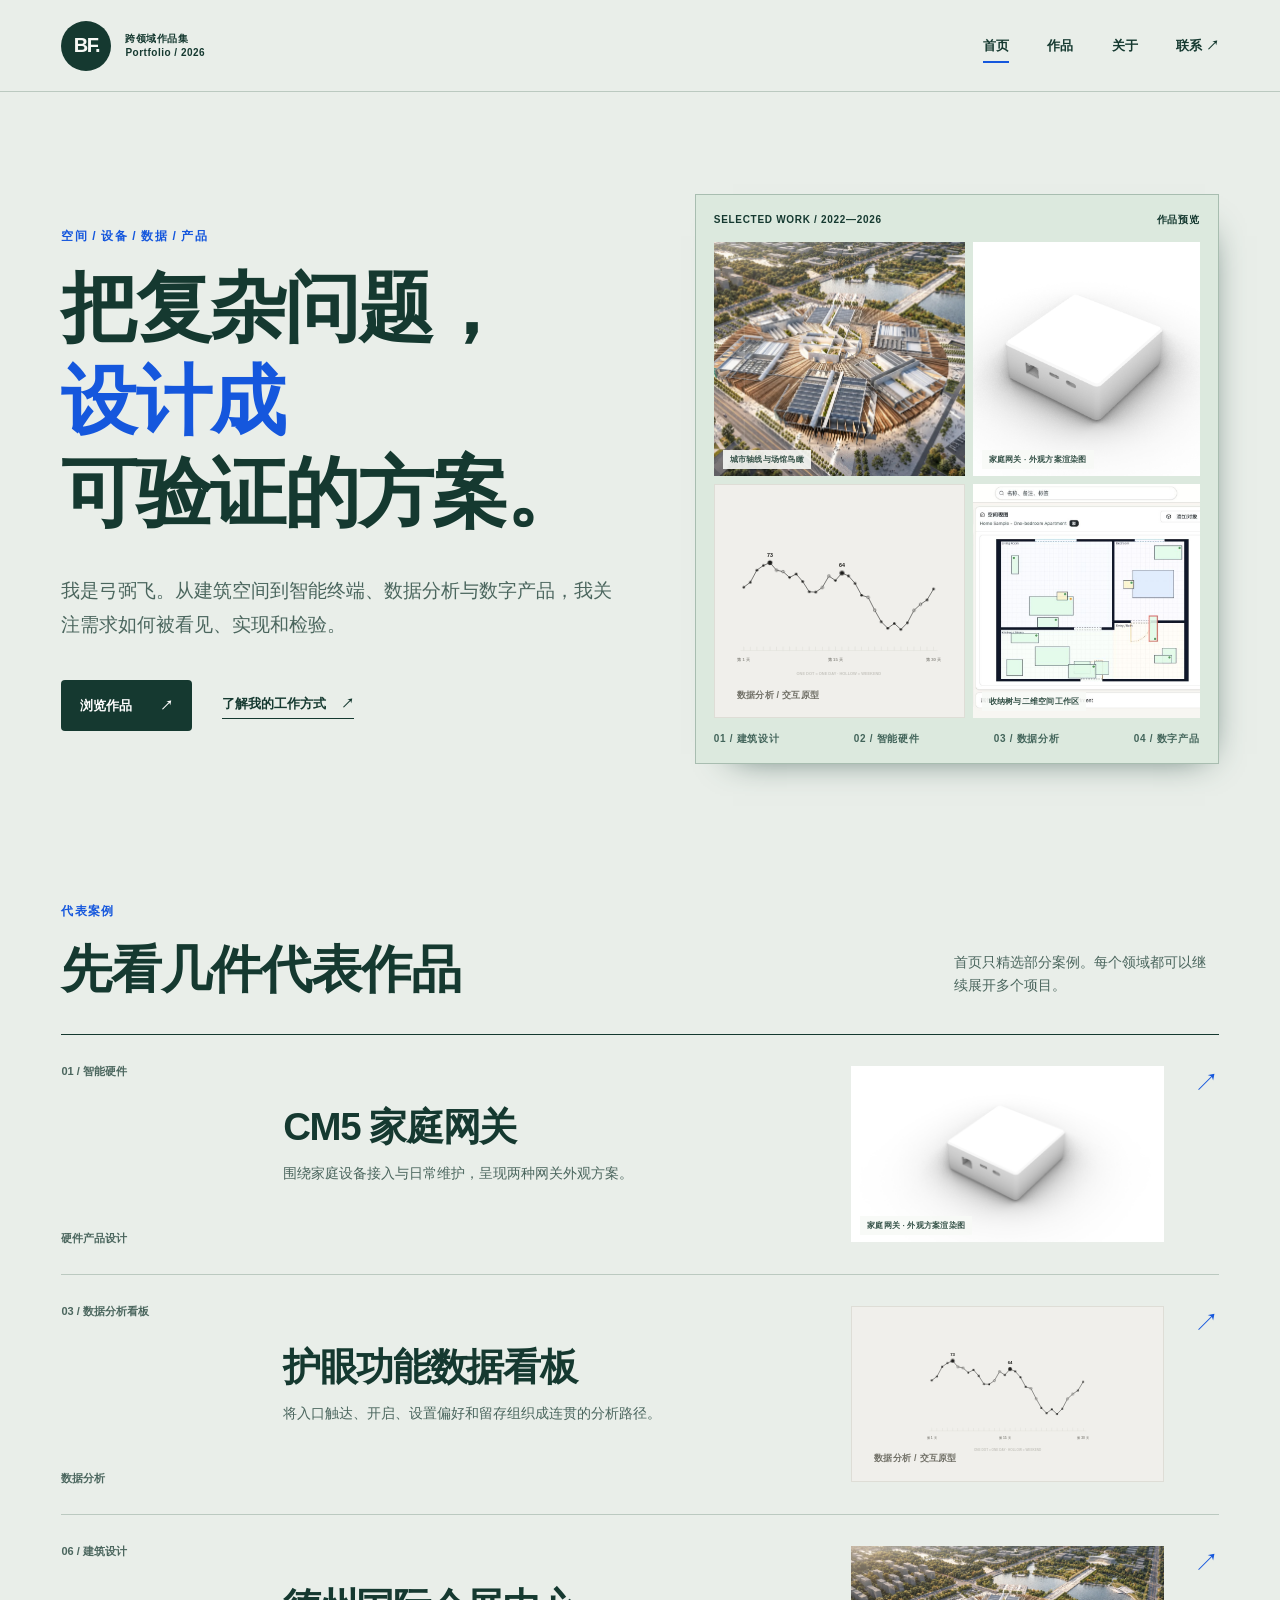
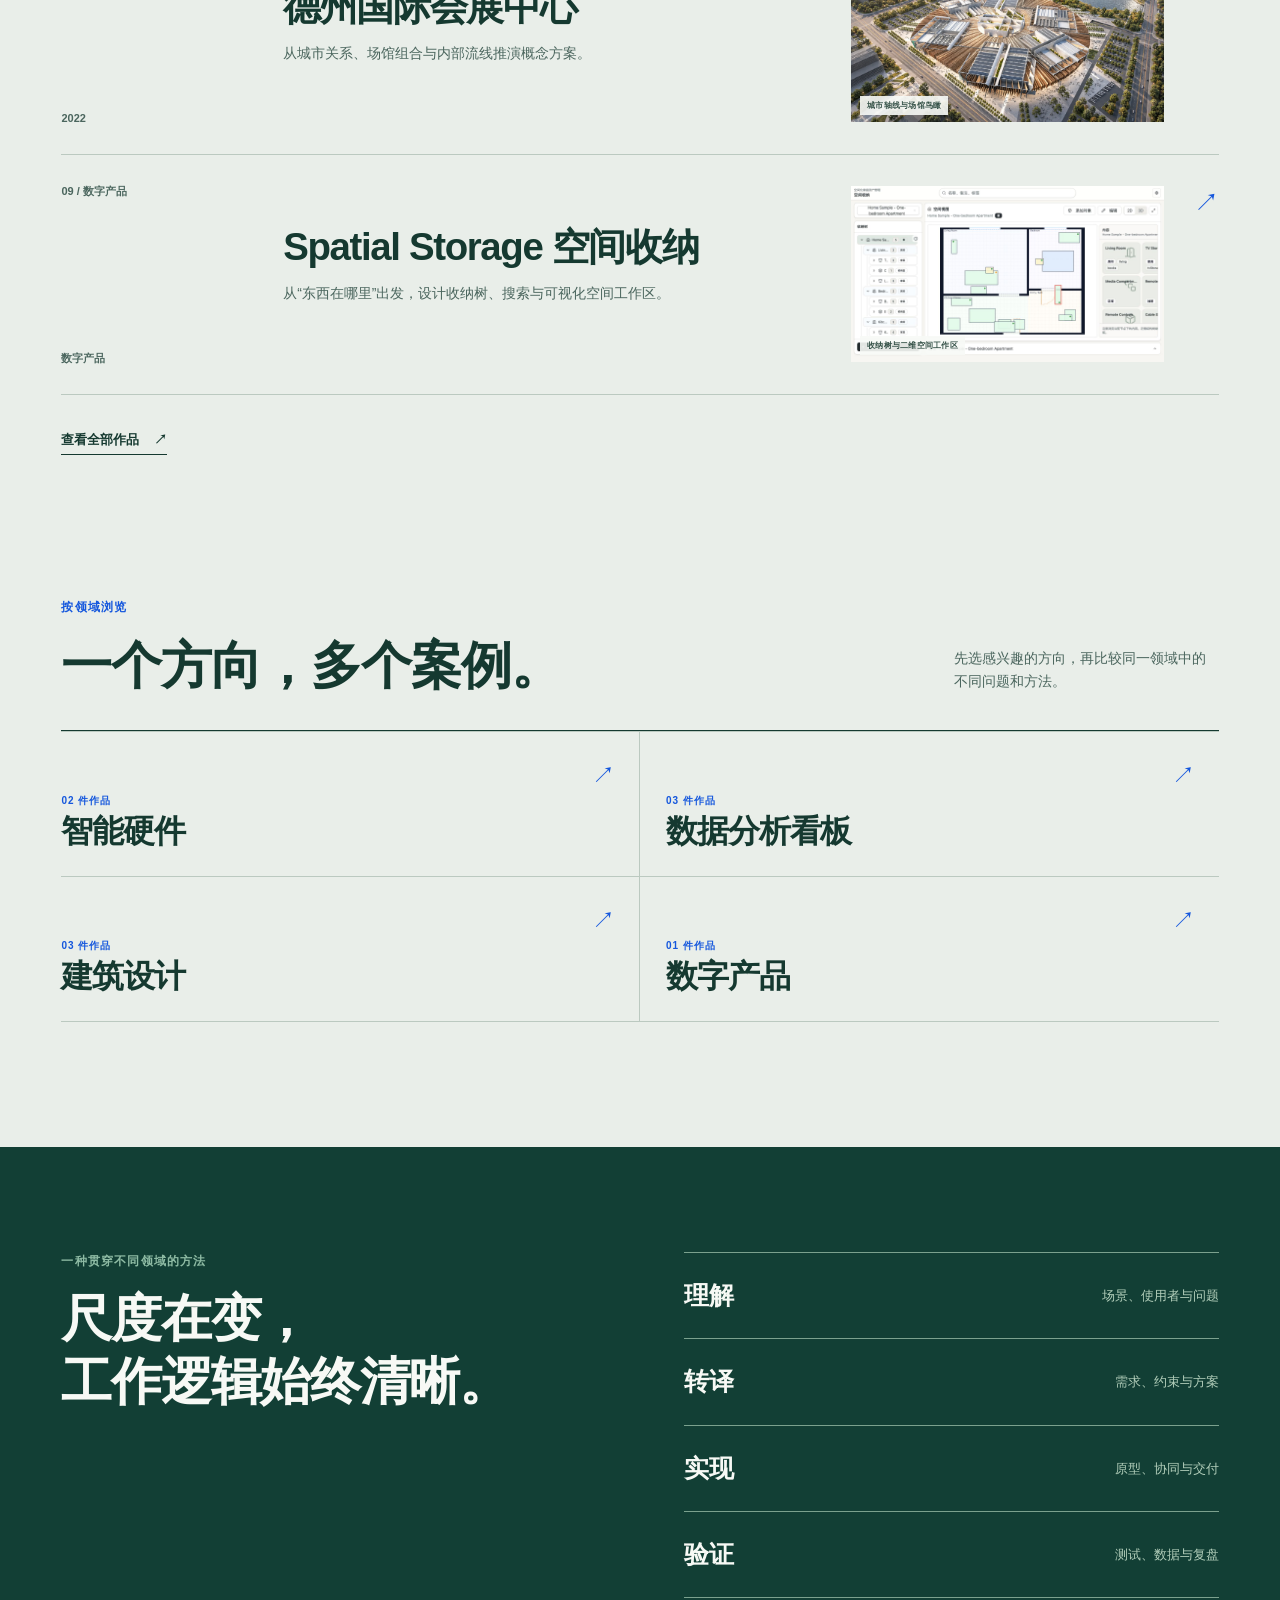
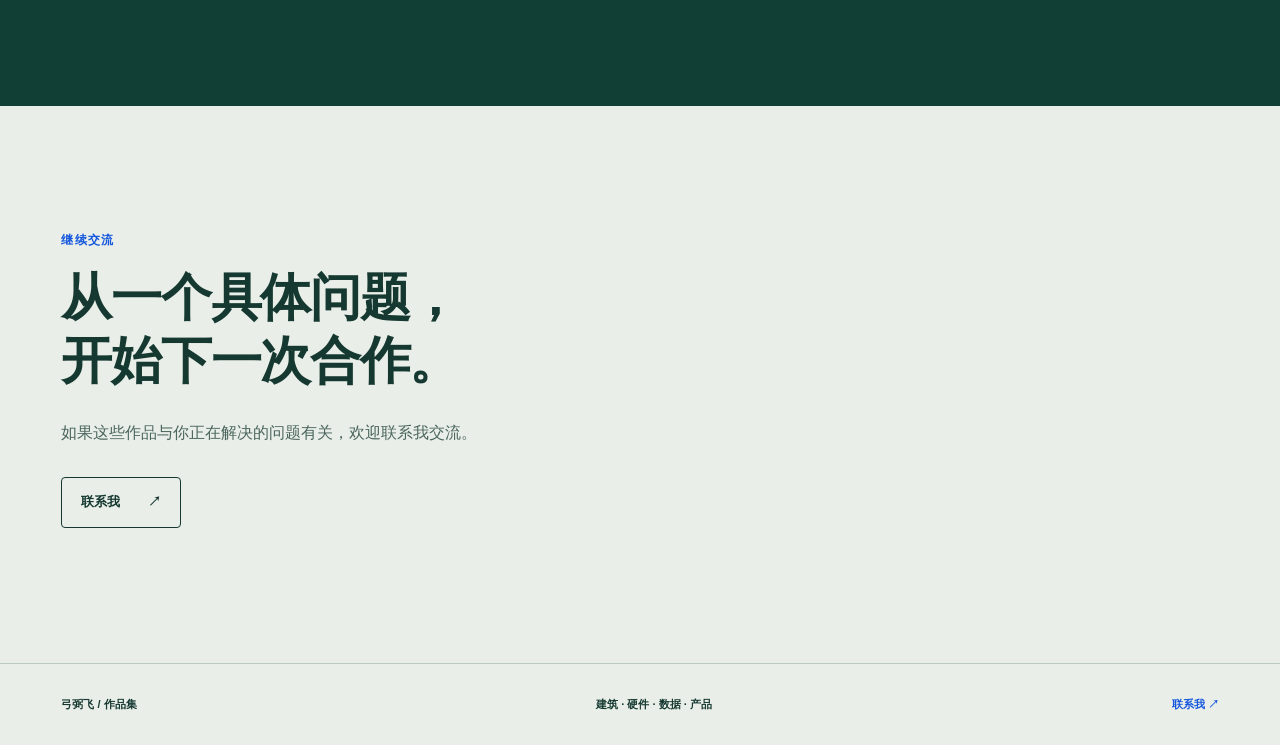
==== commit 8bfe8875: "Polish public portfolio and remove unfinished cases" ====
--- a/index.html
+++ b/index.html
@@ -4,10 +4,10 @@
     <meta charset="UTF-8" />
     <meta name="viewport" content="width=device-width, initial-scale=1" />
     <meta name="theme-color" content="#e9eee9" />
-    <meta name="description" content="弓弼飞的跨领域作品集样板：建筑设计、智能硬件、数据分析与 Agent 工作流。" />
+    <meta name="description" content="弓弼飞的作品集：智能硬件、数据分析看板、建筑设计与数字产品。" />
     <title>弓弼飞 · 跨领域作品集</title>
-    <link rel="stylesheet" href="styles.css" />
-    <link rel="stylesheet" href="portfolio-charts.css" />
+    <link rel="stylesheet" href="styles.css?v=20260926d" />
+    <link rel="stylesheet" href="portfolio-charts.css?v=20260926d" />
   </head>
   <body data-page="home">
     <a class="skip-link" href="#main">跳转到正文</a>
@@ -18,15 +18,15 @@
     </header>
     <main id="main">
       <section class="hero section-shell">
-        <div class="hero-copy"><p class="small-label">空间 / 设备 / 数据 / 工作流</p><h1>把复杂问题，<br /><em>设计成</em><br />可验证的方案。</h1><p class="hero-intro">我是弓弼飞。从建筑空间到智能终端，再到数据分析与 Agent 工作流，我关注需求如何被看见、实现和检验。</p><div class="hero-actions"><a class="button button-primary" href="work.html">浏览作品 <span>↗</span></a><a class="text-link" href="about.html">了解我的工作方式 <span>↗</span></a></div></div>
-        <div class="hero-art" aria-label="四类作品预览：智能硬件外观渲染、数据图表以及建筑和工作流结构示意"><div class="art-topline"><span>SELECTED WORK / 2022—2026</span><span>作品预览</span></div><div class="hero-art-main" id="hero-visual"></div><div class="hero-art-footer"><span>01 / 智能硬件</span><span>02 / 数据分析</span><span>03 / 建筑设计</span><span>04 / Agent 工作流</span></div></div>
+        <div class="hero-copy"><p class="small-label">空间 / 设备 / 数据 / 产品</p><h1>把复杂问题，<br /><em>设计成</em><br />可验证的方案。</h1><p class="hero-intro">我是弓弼飞。从建筑空间到智能终端、数据分析与数字产品，我关注需求如何被看见、实现和检验。</p><div class="hero-actions"><a class="button button-primary" href="work.html">浏览作品 <span>↗</span></a><a class="text-link" href="about.html">了解我的工作方式 <span>↗</span></a></div></div>
+        <div class="hero-art" aria-label="四类作品预览：建筑方案、智能硬件、数据看板与数字产品"><div class="art-topline"><span>SELECTED WORK / 2022—2026</span><span>作品预览</span></div><div class="hero-art-main" id="hero-visual"></div><div class="hero-art-footer"><span>01 / 建筑设计</span><span>02 / 智能硬件</span><span>03 / 数据分析</span><span>04 / 数字产品</span></div></div>
       </section>
-      <section class="feature-section section-shell" aria-labelledby="featured-heading"><div class="section-heading"><div><p class="small-label">代表案例</p><h2 id="featured-heading">先看几件代表作品</h2></div><p>首页只精选部分案例。每个领域都可以继续展开多个项目。</p></div><div id="featured-list" class="featured-list"></div><div class="section-end"><a class="text-link" href="work.html">查看全部项目集合 <span>↗</span></a><span>示意内容 · 持续补充真实作品</span></div></section>
+      <section class="feature-section section-shell" aria-labelledby="featured-heading"><div class="section-heading"><div><p class="small-label">代表案例</p><h2 id="featured-heading">先看几件代表作品</h2></div><p>首页只精选部分案例。每个领域都可以继续展开多个项目。</p></div><div id="featured-list" class="featured-list"></div><div class="section-end"><a class="text-link" href="work.html">查看全部作品 <span>↗</span></a></div></section>
       <section class="domain-section section-shell" aria-labelledby="domain-heading"><div class="section-heading"><div><p class="small-label">按领域浏览</p><h2 id="domain-heading">一个方向，多个案例。</h2></div><p>先选感兴趣的方向，再比较同一领域中的不同问题和方法。</p></div><div id="domain-list" class="domain-list"></div></section>
       <section class="method-section" aria-labelledby="method-heading"><div class="section-shell method-inner"><div class="method-title"><p class="small-label">一种贯穿不同领域的方法</p><h2 id="method-heading">尺度在变，<br />工作逻辑始终清晰。</h2></div><div class="method-steps"><div><b>理解</b><span>场景、使用者与问题</span></div><div><b>转译</b><span>需求、约束与方案</span></div><div><b>实现</b><span>原型、协同与交付</span></div><div><b>验证</b><span>测试、数据与复盘</span></div></div></div></section>
-      <section class="closing section-shell"><p class="small-label">关于这份样板</p><h2>作品的完整故事，<br />从真实材料开始。</h2><p>现在展示的是信息结构和视觉示例。正式发布前，我会逐项补充获准公开的图纸、产品照片、脱敏数据与工作流演示。</p><a class="button button-outline" href="about.html">查看背景与待补内容 <span>↗</span></a></section>
+      <section class="closing section-shell"><p class="small-label">继续交流</p><h2>从一个具体问题，<br />开始下一次合作。</h2><p>如果这些作品与你正在解决的问题有关，欢迎联系我交流。</p><a class="button button-outline" href="mailto:gongbifei@outlook.com">联系我 <span>↗</span></a></section>
     </main>
-    <footer class="site-footer section-shell"><span>弓弼飞 / 作品集样板</span><span>建筑 · 硬件 · 数据 · AI</span><a href="mailto:gongbifei@outlook.com">联系我 ↗</a></footer>
-    <script src="data.js"></script><script src="assets/lieflat/mono-tokens.js"></script><script src="portfolio-charts.js"></script><script src="app.js"></script>
+    <footer class="site-footer section-shell"><span>弓弼飞 / 作品集</span><span>建筑 · 硬件 · 数据 · 产品</span><a href="mailto:gongbifei@outlook.com">联系我 ↗</a></footer>
+    <script src="data.js?v=20260926d"></script><script src="assets/lieflat/mono-tokens.js"></script><script src="portfolio-charts.js?v=20260926d"></script><script src="app.js?v=20260926d"></script>
   </body>
 </html>
--- a/styles.css
+++ b/styles.css
@@ -102,3 +102,11 @@
 :root{--display-serif:"Baskerville","Songti SC","STSong","Noto Serif CJK SC",serif}
 .hero h1,.page-intro h1,.project-head h1,.method-title h2,.closing h2,.about-materials h2,.about-contact h2{font-family:var(--display-serif);font-weight:600;letter-spacing:-.025em;line-height:1.22}
 .section-heading h2,.project-section h2{font-family:var(--display-serif);font-weight:600;letter-spacing:-.02em;line-height:1.25}
+
+/* Keep each selected-work image filled within its frame. */
+.hero-art-main>.visual:nth-child(1){grid-row:auto}
+.hero-art-main>.visual:nth-child(4){display:block}
+.hero-art-main .visual-photo img{object-fit:cover;object-position:center}
+
+.about-contact{margin-top:clamp(80px,10vw,150px)}
+@media(max-width:420px){.hero-art-footer span:nth-child(3),.hero-art-footer span:nth-child(4){display:inline}}
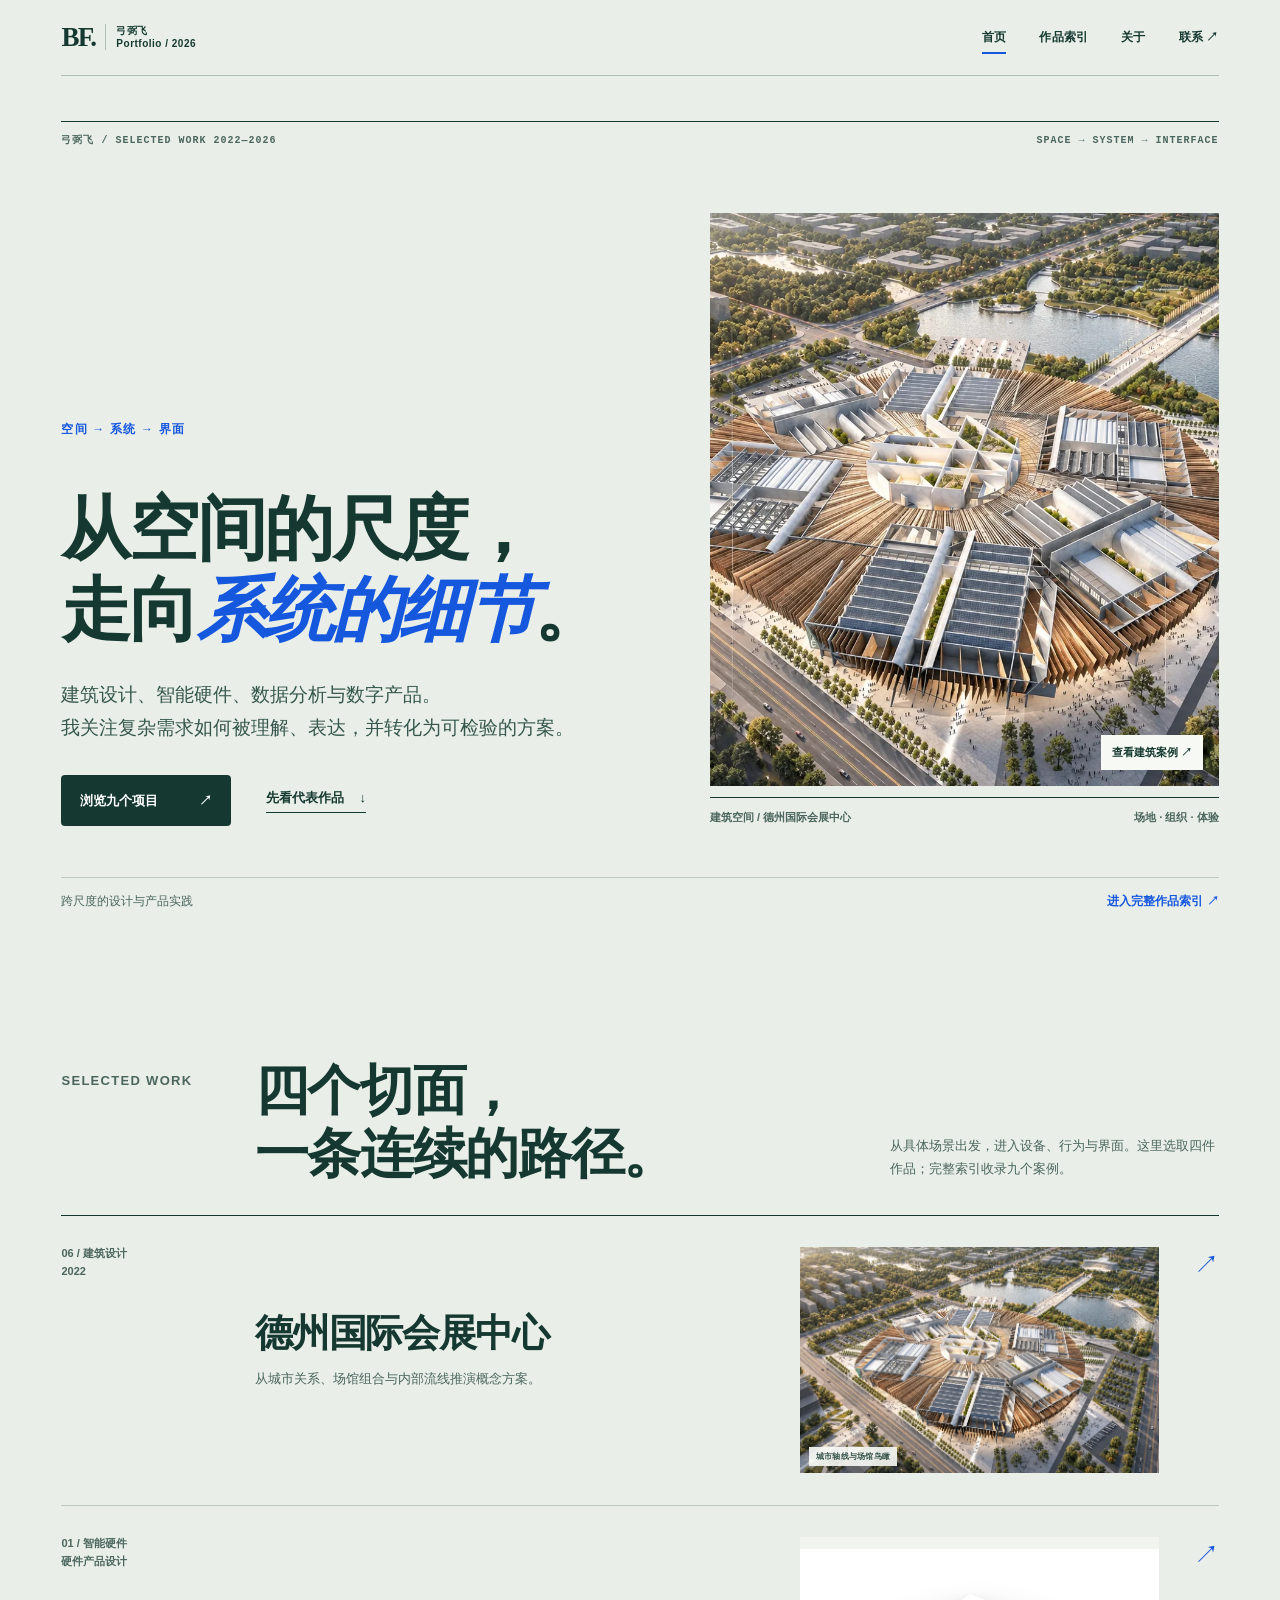
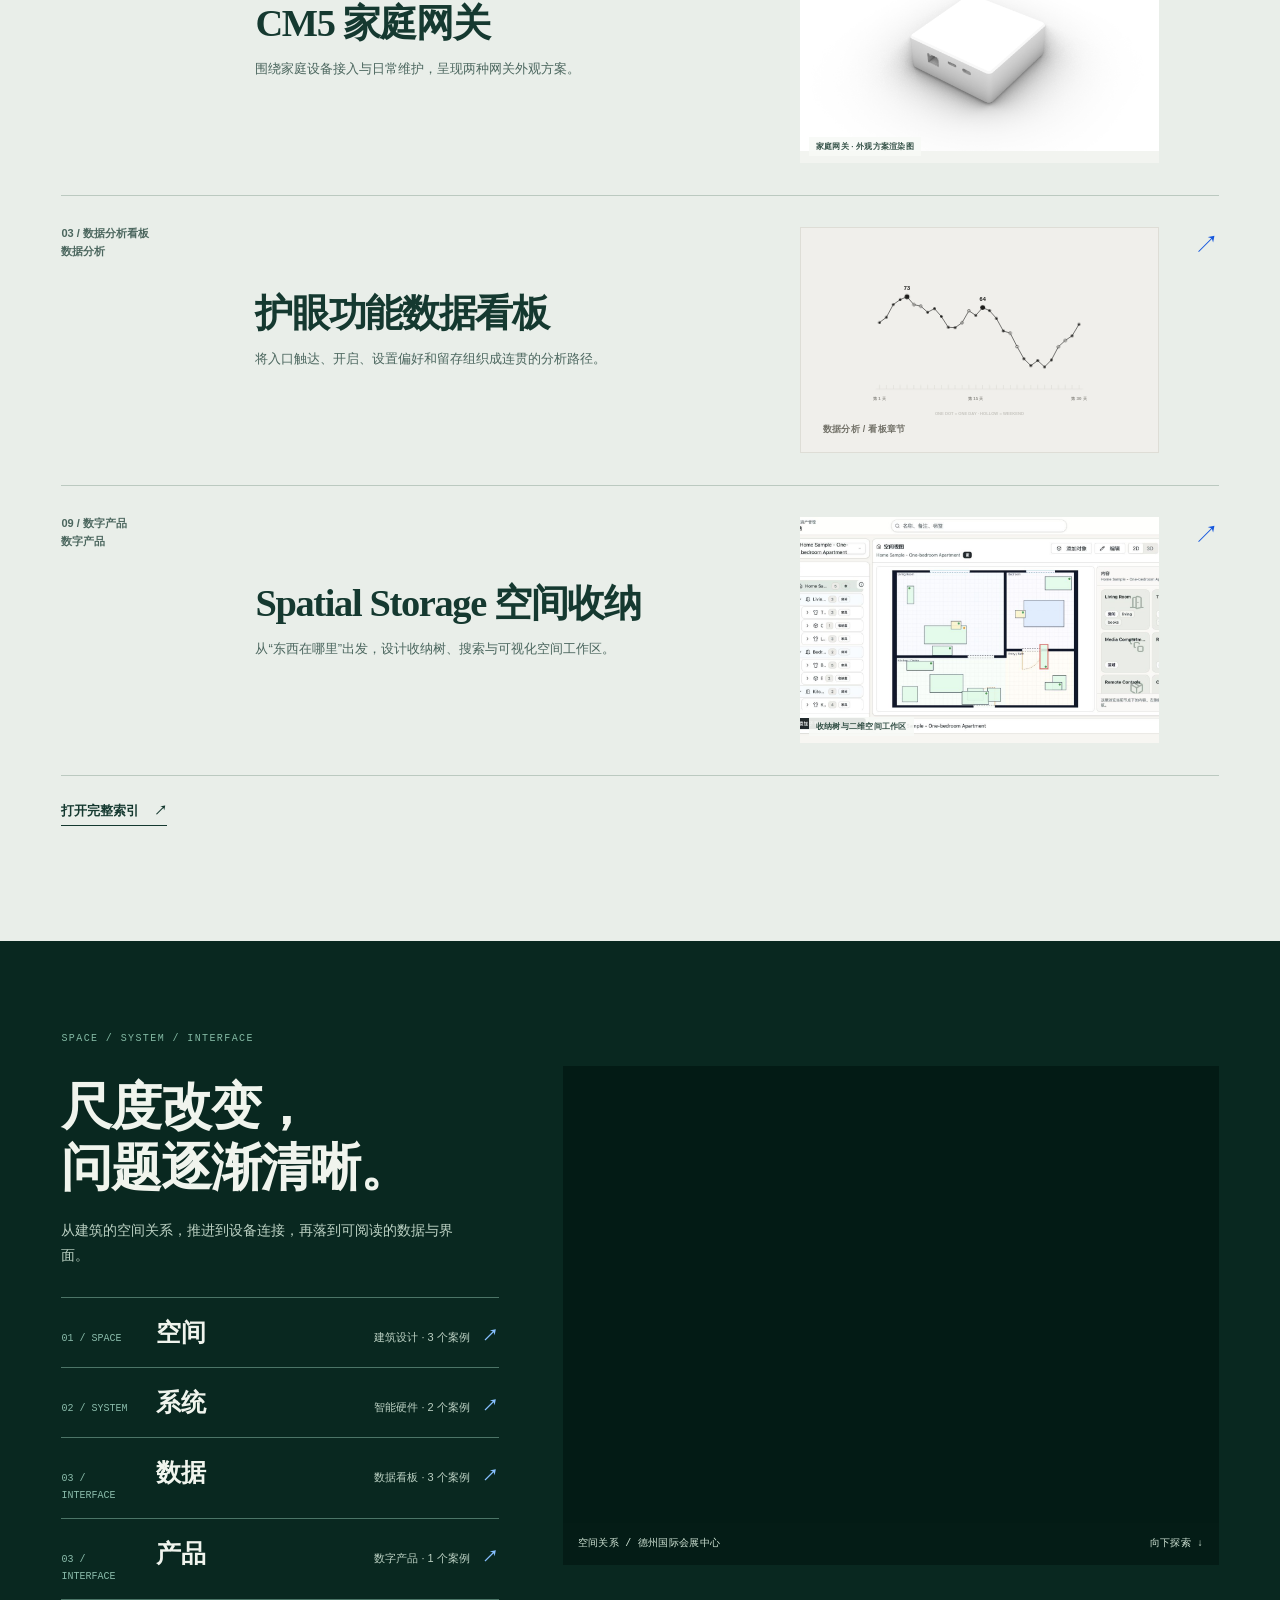
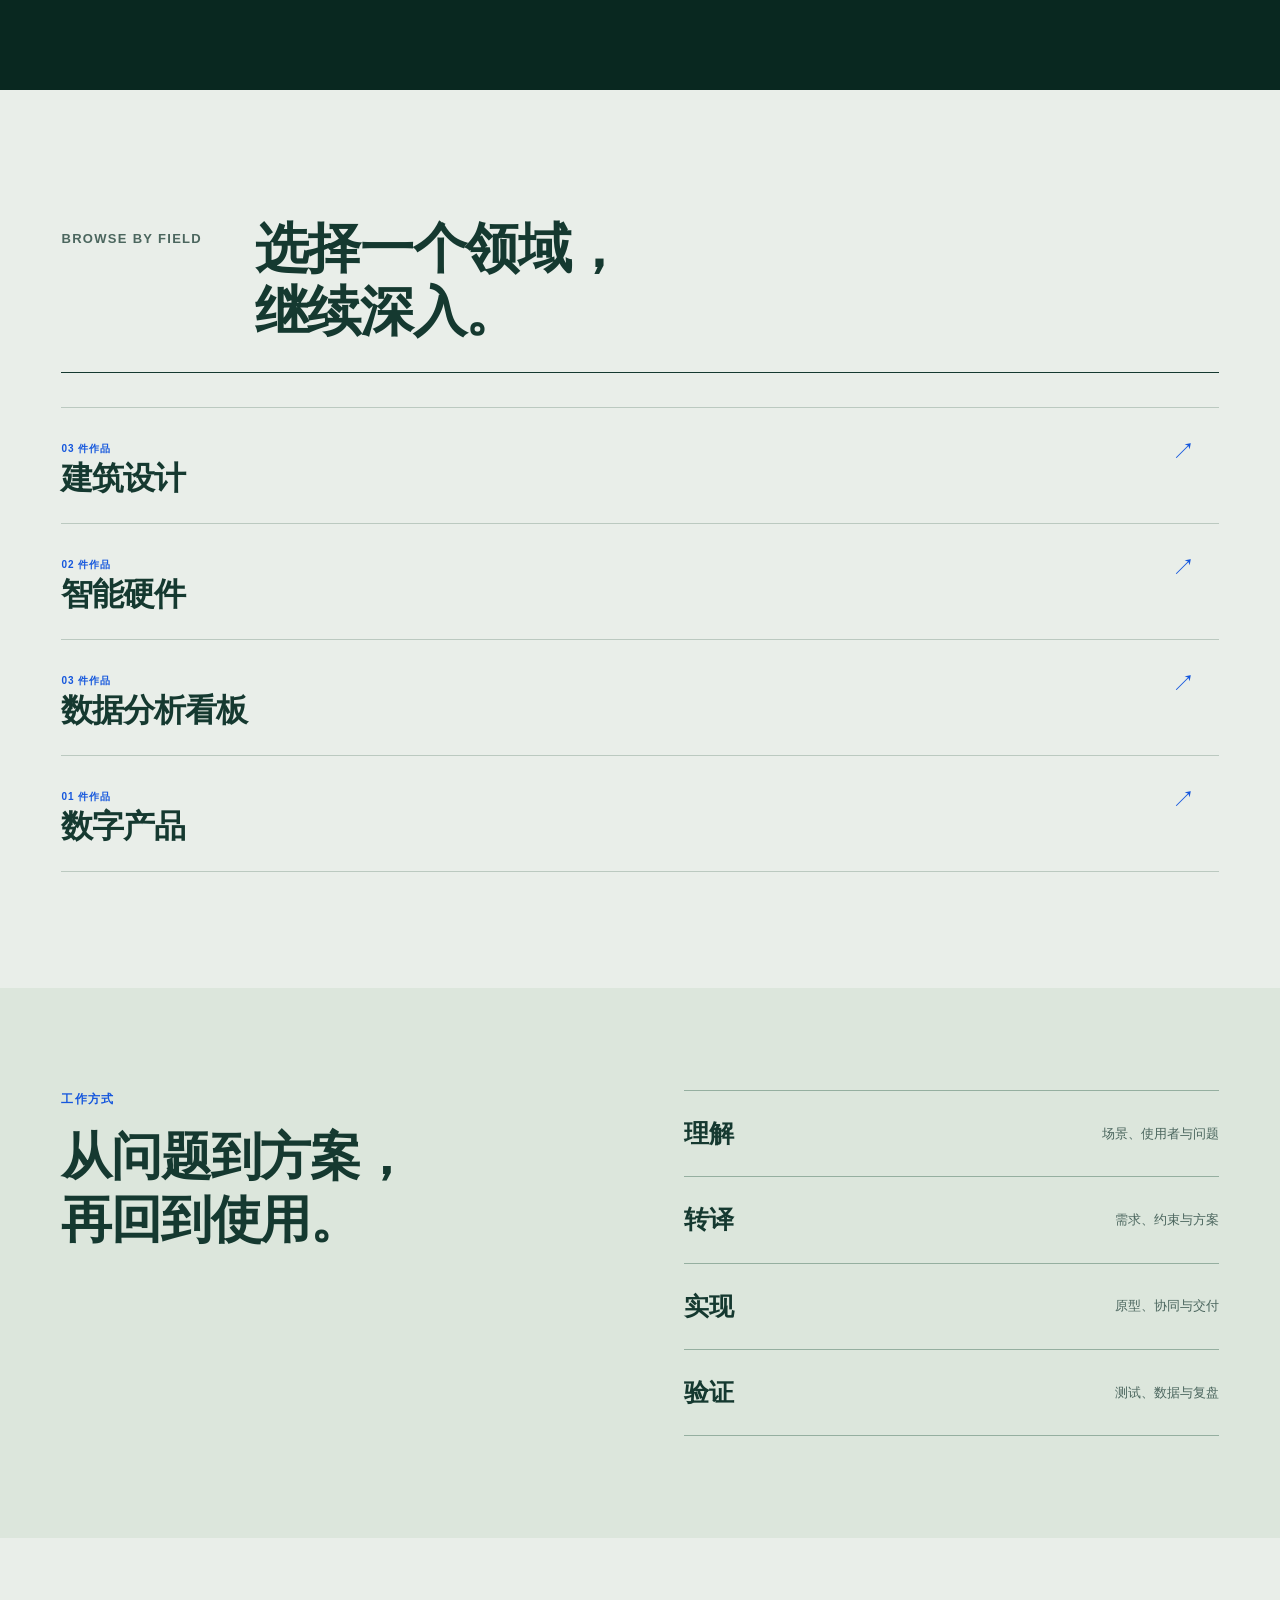
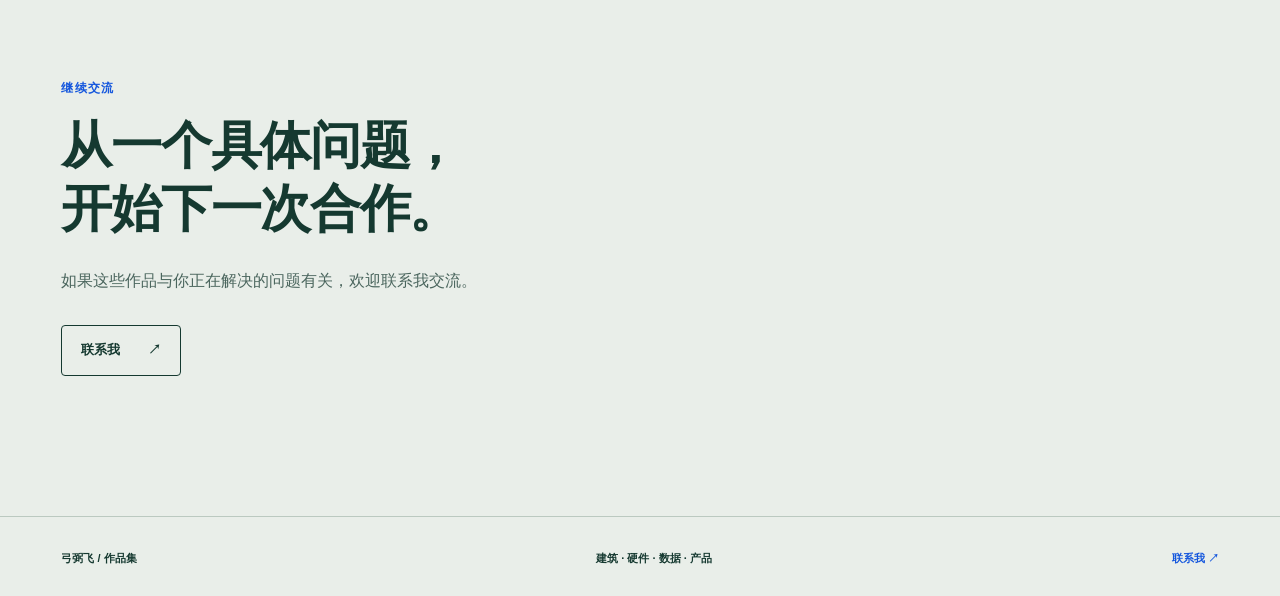
==== commit 1fc14cf9: "feat: synthesize editorial portfolio and spatial work index" ====
--- a/index.html
+++ b/index.html
@@ -1,32 +1,42 @@
 <!doctype html>
 <html lang="zh-CN">
-  <head>
-    <meta charset="UTF-8" />
-    <meta name="viewport" content="width=device-width, initial-scale=1" />
-    <meta name="theme-color" content="#e9eee9" />
-    <meta name="description" content="弓弼飞的作品集：智能硬件、数据分析看板、建筑设计与数字产品。" />
-    <title>弓弼飞 · 跨领域作品集</title>
-    <link rel="stylesheet" href="styles.css?v=20260926d" />
-    <link rel="stylesheet" href="portfolio-charts.css?v=20260926d" />
-  </head>
-  <body data-page="home">
-    <a class="skip-link" href="#main">跳转到正文</a>
-    <header class="site-header">
-      <a class="brand" href="index.html" aria-label="弓弼飞作品集首页"><span class="brand-mark">BF.</span><span class="brand-note">跨领域作品集<br />Portfolio / 2026</span></a>
-      <nav class="site-nav" aria-label="主导航"><a class="active" href="index.html">首页</a><a href="work.html">作品</a><a href="about.html">关于</a><a href="mailto:gongbifei@outlook.com">联系 ↗</a></nav>
-      <button class="nav-toggle" type="button" aria-label="打开菜单" aria-expanded="false">菜单 <span>+</span></button>
-    </header>
-    <main id="main">
-      <section class="hero section-shell">
-        <div class="hero-copy"><p class="small-label">空间 / 设备 / 数据 / 产品</p><h1>把复杂问题，<br /><em>设计成</em><br />可验证的方案。</h1><p class="hero-intro">我是弓弼飞。从建筑空间到智能终端、数据分析与数字产品，我关注需求如何被看见、实现和检验。</p><div class="hero-actions"><a class="button button-primary" href="work.html">浏览作品 <span>↗</span></a><a class="text-link" href="about.html">了解我的工作方式 <span>↗</span></a></div></div>
-        <div class="hero-art" aria-label="四类作品预览：建筑方案、智能硬件、数据看板与数字产品"><div class="art-topline"><span>SELECTED WORK / 2022—2026</span><span>作品预览</span></div><div class="hero-art-main" id="hero-visual"></div><div class="hero-art-footer"><span>01 / 建筑设计</span><span>02 / 智能硬件</span><span>03 / 数据分析</span><span>04 / 数字产品</span></div></div>
-      </section>
-      <section class="feature-section section-shell" aria-labelledby="featured-heading"><div class="section-heading"><div><p class="small-label">代表案例</p><h2 id="featured-heading">先看几件代表作品</h2></div><p>首页只精选部分案例。每个领域都可以继续展开多个项目。</p></div><div id="featured-list" class="featured-list"></div><div class="section-end"><a class="text-link" href="work.html">查看全部作品 <span>↗</span></a></div></section>
-      <section class="domain-section section-shell" aria-labelledby="domain-heading"><div class="section-heading"><div><p class="small-label">按领域浏览</p><h2 id="domain-heading">一个方向，多个案例。</h2></div><p>先选感兴趣的方向，再比较同一领域中的不同问题和方法。</p></div><div id="domain-list" class="domain-list"></div></section>
-      <section class="method-section" aria-labelledby="method-heading"><div class="section-shell method-inner"><div class="method-title"><p class="small-label">一种贯穿不同领域的方法</p><h2 id="method-heading">尺度在变，<br />工作逻辑始终清晰。</h2></div><div class="method-steps"><div><b>理解</b><span>场景、使用者与问题</span></div><div><b>转译</b><span>需求、约束与方案</span></div><div><b>实现</b><span>原型、协同与交付</span></div><div><b>验证</b><span>测试、数据与复盘</span></div></div></div></section>
-      <section class="closing section-shell"><p class="small-label">继续交流</p><h2>从一个具体问题，<br />开始下一次合作。</h2><p>如果这些作品与你正在解决的问题有关，欢迎联系我交流。</p><a class="button button-outline" href="mailto:gongbifei@outlook.com">联系我 <span>↗</span></a></section>
-    </main>
-    <footer class="site-footer section-shell"><span>弓弼飞 / 作品集</span><span>建筑 · 硬件 · 数据 · 产品</span><a href="mailto:gongbifei@outlook.com">联系我 ↗</a></footer>
-    <script src="data.js?v=20260926d"></script><script src="assets/lieflat/mono-tokens.js"></script><script src="portfolio-charts.js?v=20260926d"></script><script src="app.js?v=20260926d"></script>
-  </body>
+<head>
+  <meta charset="UTF-8" />
+  <meta name="viewport" content="width=device-width, initial-scale=1" />
+  <meta name="theme-color" content="#e9eee9" />
+  <meta name="description" content="弓弼飞的作品集：从建筑空间到智能硬件、数据分析和数字产品。" />
+  <title>弓弼飞 · Space → System → Interface</title>
+  <link rel="stylesheet" href="styles.css?v=20260926e" />
+  <link rel="stylesheet" href="portfolio-charts.css?v=20260926e" />
+  <link rel="stylesheet" href="editorial.css?v=20260926e" />
+</head>
+<body data-page="home">
+  <a class="skip-link" href="#main">跳转到正文</a>
+  <header class="site-header">
+    <a class="brand" href="index.html" aria-label="弓弼飞作品集首页"><span class="brand-mark">BF.</span><span class="brand-note">弓弼飞<br />Portfolio / 2026</span></a>
+    <nav class="site-nav" aria-label="主导航"><a class="active" href="index.html">首页</a><a href="work.html">作品索引</a><a href="about.html">关于</a><a href="mailto:gongbifei@outlook.com">联系 ↗</a></nav>
+    <button class="nav-toggle" type="button" aria-label="打开菜单" aria-expanded="false">菜单 <span>+</span></button>
+  </header>
+  <main id="main">
+    <!-- THESIS: 作品从物理空间走向数字界面，首页以图册、索引和一次空间过渡呈现这条路径。 OWN-WORLD: 矿物纸面、深绿墨色、蓝色标记，非对称大字与真实作品图像。 STORY: 招聘读者先理解定位，再一键进入九个案例，最后阅读工作方法。 FIRST VIEWPORT: 左侧编辑式定位，右侧德州方案图和直达索引。 FORM: OpenDesign A 的图册为骨架，C 的索引提供速度，B 的空间场景仅占一处。 -->
+    <section class="editorial-hero section-shell" aria-labelledby="home-title">
+      <div class="hero-masthead"><span>弓弼飞 / SELECTED WORK 2022—2026</span><span>SPACE → SYSTEM → INTERFACE</span></div>
+      <div class="editorial-hero-grid">
+        <div class="editorial-hero-copy"><p class="small-label">空间 → 系统 → 界面</p><h1 id="home-title">从空间的尺度，<br />走向<span>系统的细节</span>。</h1><p class="hero-deck">建筑设计、智能硬件、数据分析与数字产品。<br />我关注复杂需求如何被理解、表达，并转化为可检验的方案。</p><div class="hero-actions"><a class="button button-primary" href="work.html">浏览九个项目 <span>↗</span></a><a class="text-link" href="#selected-work">先看代表作品 <span>↓</span></a></div></div>
+        <div class="hero-project"><a class="hero-image-link" href="project.html?slug=dezhou-exhibition-center"><img src="assets/architecture/dezhou-aerial-redraw.webp" alt="德州国际会展中心场馆鸟瞰" fetchpriority="high" /><span class="image-open">查看建筑案例 ↗</span></a><div class="hero-image-caption"><span>建筑空间 / 德州国际会展中心</span><span>场地 · 组织 · 体验</span></div></div>
+      </div>
+      <div class="hero-footline"><span>跨尺度的设计与产品实践</span><a href="work.html">进入完整作品索引 <span aria-hidden="true">↗</span></a></div>
+    </section>
+
+    <section class="selected-work section-shell" id="selected-work" aria-labelledby="selected-title"><div class="editorial-section-head"><p class="small-label">Selected work</p><h2 id="selected-title">四个切面，<br />一条连续的路径。</h2><p>从具体场景出发，进入设备、行为与界面。这里选取四件作品；完整索引收录九个案例。</p></div><div id="featured-list" class="featured-list"></div><div class="section-end"><a class="text-link" href="work.html">打开完整索引 <span>↗</span></a></div></section>
+
+    <section class="spatial-interlude" aria-labelledby="spatial-title"><div class="section-shell spatial-inner"><div class="spatial-copy"><p class="spatial-kicker">SPACE / SYSTEM / INTERFACE</p><h2 id="spatial-title">尺度改变，<br />问题逐渐清晰。</h2><p>从建筑的空间关系，推进到设备连接，再落到可阅读的数据与界面。</p><div class="spatial-stages" role="group" aria-label="按尺度查看作品"><a href="work.html?category=architecture"><span>01 / SPACE</span><strong>空间</strong><small>建筑设计 · 3 个案例</small><b>↗</b></a><a href="work.html?category=hardware"><span>02 / SYSTEM</span><strong>系统</strong><small>智能硬件 · 2 个案例</small><b>↗</b></a><a href="work.html?category=data"><span>03 / INTERFACE</span><strong>数据</strong><small>数据看板 · 3 个案例</small><b>↗</b></a><a href="work.html?category=research"><span>03 / INTERFACE</span><strong>产品</strong><small>数字产品 · 1 个案例</small><b>↗</b></a></div></div><div class="spatial-view"><img class="spatial-fallback" src="assets/architecture/dezhou-spatial-analysis-redraw.webp" alt="德州国际会展中心空间关系分析图" loading="lazy" /><canvas id="spatial-canvas" aria-hidden="true"></canvas><div class="spatial-view-caption"><span>空间关系 / 德州国际会展中心</span><span>向下探索 ↓</span></div></div></div></section>
+
+    <section class="domain-section section-shell" aria-labelledby="domain-heading"><div class="editorial-section-head compact"><p class="small-label">Browse by field</p><h2 id="domain-heading">选择一个领域，<br />继续深入。</h2></div><div id="domain-list" class="domain-list"></div></section>
+    <section class="method-section" aria-labelledby="method-heading"><div class="section-shell method-inner"><div class="method-title"><p class="small-label">工作方式</p><h2 id="method-heading">从问题到方案，<br />再回到使用。</h2></div><div class="method-steps"><div><b>理解</b><span>场景、使用者与问题</span></div><div><b>转译</b><span>需求、约束与方案</span></div><div><b>实现</b><span>原型、协同与交付</span></div><div><b>验证</b><span>测试、数据与复盘</span></div></div></div></section>
+    <section class="closing section-shell"><p class="small-label">继续交流</p><h2>从一个具体问题，<br />开始下一次合作。</h2><p>如果这些作品与你正在解决的问题有关，欢迎联系我交流。</p><a class="button button-outline" href="mailto:gongbifei@outlook.com">联系我 <span>↗</span></a></section>
+  </main>
+  <footer class="site-footer section-shell"><span>弓弼飞 / 作品集</span><span>建筑 · 硬件 · 数据 · 产品</span><a href="mailto:gongbifei@outlook.com">联系我 ↗</a></footer>
+  <script src="data.js?v=20260926e"></script><script src="assets/lieflat/mono-tokens.js"></script><script src="portfolio-charts.js?v=20260926e"></script><script src="app.js?v=20260926e"></script><script defer src="spatial.js?v=20260926e"></script>
+</body>
 </html>
--- a/editorial.css
+++ b/editorial.css
@@ -0,0 +1,32 @@
+/* OpenDesign synthesis: editorial atlas + fast index + one spatial interlude. */
+:root{--editorial-serif:"Baskerville","Songti SC","STSong","Noto Serif CJK SC",serif;--editorial-mono:"SF Mono",ui-monospace,Menlo,monospace}
+body{background:#e9eee9;color:#153930;-webkit-font-smoothing:antialiased}
+@view-transition{navigation:auto}
+::view-transition-old(root){animation:.22s ease-in both editorial-out}
+::view-transition-new(root){animation:.34s cubic-bezier(.16,1,.3,1) both editorial-in}
+@keyframes editorial-out{to{opacity:.65}}
+@keyframes editorial-in{from{clip-path:inset(0 0 0 100%)}to{clip-path:inset(0)}}
+.site-header{height:76px;max-width:none;margin:0 clamp(22px,4.8vw,78px);padding:0;border-bottom:1px solid #aebfb3}
+.brand{gap:10px}.brand-mark{height:auto;width:auto;background:transparent;color:#153930;border-radius:0;font-family:var(--editorial-serif);font-size:27px;letter-spacing:-.06em}.brand-note{border-left:1px solid #aebfb3;padding-left:10px;line-height:1.3;font-weight:600}
+.site-nav{gap:clamp(20px,2.6vw,38px)}.site-nav a{font-size:12px;letter-spacing:.01em}
+.hero-masthead{display:flex;justify-content:space-between;gap:15px;border-top:1px solid #153930;padding-top:11px;font-family:var(--editorial-mono);font-size:10px;letter-spacing:.1em;font-weight:700;color:#4b665e}
+.editorial-hero{padding-top:clamp(25px,3.5vw,48px)}.editorial-hero-grid{display:grid;grid-template-columns:minmax(0,1.08fr) minmax(0,.92fr);gap:clamp(25px,4vw,64px);align-items:end;padding:clamp(42px,5vw,80px) 0 clamp(32px,4vw,55px)}
+.editorial-hero-copy .small-label{margin-bottom:clamp(26px,4vw,58px)}.editorial-hero h1{font-family:var(--editorial-serif);font-weight:600;letter-spacing:-.035em;line-height:1.14;font-size:clamp(46px,5.5vw,82px);max-width:10.5em;margin:0 0 28px}.editorial-hero h1 span{font-style:italic;color:#1557dd}.hero-deck{font-size:clamp(15px,1.45vw,19px);line-height:1.8;color:#35574d;max-width:35em;margin:0 0 30px}.editorial-hero .button{min-width:170px}.editorial-hero .hero-actions{gap:clamp(18px,2.8vw,35px)}
+.hero-project{min-width:0}.hero-image-link{position:relative;display:block;overflow:hidden;background:#dce5dc}.hero-image-link img{display:block;width:100%;aspect-ratio:4/4.5;object-fit:cover;object-position:center;transition:transform .65s cubic-bezier(.18,1,.3,1)}.hero-image-link:hover img{transform:scale(1.035)}.image-open{position:absolute;bottom:16px;right:16px;background:#f7f9f5;color:#153930;font-size:11px;font-weight:800;padding:8px 11px}.hero-image-caption{border-top:1px solid #153930;padding-top:10px;margin-top:11px;display:flex;justify-content:space-between;gap:15px;font-size:11px;color:#4b665e;font-weight:650}
+.hero-footline{display:flex;justify-content:space-between;align-items:center;gap:20px;border-top:1px solid #bbc9c0;padding:14px 0 20px;font-size:12px;color:#4b665e}.hero-footline a{color:#1557dd;font-weight:700}.hero-footline a:hover{text-decoration:underline}
+.selected-work{padding-top:clamp(85px,10vw,155px);padding-bottom:clamp(90px,9vw,140px)}.editorial-section-head{display:grid;grid-template-columns:155px minmax(0,1fr) minmax(170px,.55fr);gap:clamp(20px,3vw,45px);align-items:end;padding-bottom:28px;border-bottom:1px solid #153930}.editorial-section-head .small-label{align-self:start;margin:9px 0 0}.editorial-section-head h2{font-family:var(--editorial-serif);font-size:clamp(35px,4.2vw,60px);font-weight:600;line-height:1.18;letter-spacing:-.025em;margin:0}.editorial-section-head>p{font-size:13px;line-height:1.8;color:#4b665e;margin:0 0 6px}.featured-list{border-top:0}.featured-list .feature-row{min-height:290px;grid-template-columns:14% minmax(0,1fr) 31% 28px;gap:clamp(14px,2.5vw,36px);padding:28px 0;align-items:center}.featured-list .feature-row:hover{background:#e2eae3}.featured-list .feature-meta{align-self:start}.featured-list .feature-copy h3{font-family:var(--editorial-serif);font-size:clamp(27px,3vw,45px);font-weight:600;line-height:1.16}.featured-list .feature-copy p{font-size:13px;line-height:1.75}.featured-list .feature-visual{height:226px}.featured-list .visual{min-height:0}.featured-list .visual-photo img{object-fit:cover}.featured-list .row-arrow{align-self:start}.selected-work .section-end{padding-top:24px}
+.spatial-interlude{background:#092820;color:#f0f4ed;overflow:hidden}.spatial-inner{display:grid;grid-template-columns:minmax(0,.8fr) minmax(0,1.2fr);gap:clamp(30px,5vw,78px);padding-top:clamp(58px,7vw,100px);padding-bottom:clamp(58px,7vw,100px);align-items:center}.spatial-kicker{font-family:var(--editorial-mono);font-size:10px;letter-spacing:.14em;color:#83b9a3;margin-bottom:30px}.spatial-copy h2{font-family:var(--editorial-serif);font-weight:600;font-size:clamp(36px,4vw,61px);letter-spacing:-.025em;line-height:1.18;margin-bottom:20px}.spatial-copy>p:not(.spatial-kicker){color:#bdd2c4;font-size:14px;line-height:1.8;max-width:28em;margin-bottom:28px}.spatial-stages{border-top:1px solid #4c7567}.spatial-stages a{display:grid;grid-template-columns:83px 1fr auto 17px;gap:12px;align-items:baseline;border-bottom:1px solid #4c7567;padding:14px 0;color:#f0f4ed;transition:color .2s,padding-left .2s}.spatial-stages a:hover{color:#87c0ff;padding-left:5px}.spatial-stages span{font-family:var(--editorial-mono);font-size:10px;color:#8abbaa}.spatial-stages strong{font-family:var(--editorial-serif);font-weight:600;font-size:25px}.spatial-stages small{color:#bdd2c4;font-size:11px}.spatial-stages b{font-size:16px;color:#87c0ff}.spatial-view{height:clamp(360px,39vw,540px);background:#031b15;position:relative;overflow:hidden}.spatial-view canvas,.spatial-fallback{position:absolute;inset:0;width:100%;height:100%;display:block}.spatial-fallback{object-fit:cover;opacity:.82}.spatial-view.has-webgl .spatial-fallback{display:none}.spatial-view canvas{opacity:0}.spatial-view.has-webgl canvas{opacity:1}.spatial-view-caption{position:absolute;left:0;right:0;bottom:0;padding:13px 15px;display:flex;justify-content:space-between;gap:10px;background:#051d17cc;color:#d0e4d6;font-size:10px;font-family:var(--editorial-mono);letter-spacing:.03em;pointer-events:none}
+.domain-section{padding-top:clamp(90px,10vw,155px);padding-bottom:clamp(90px,9vw,135px)}.editorial-section-head.compact{grid-template-columns:155px 1fr}.domain-list{margin-top:34px}.domain-link{border-top:1px solid #bbc9c0}.domain-link:last-child{border-bottom:1px solid #bbc9c0}.domain-link h3{font-family:var(--editorial-serif);font-weight:600}.method-section{background:#dce6dc;color:#153930}.method-inner{padding-top:clamp(70px,8vw,115px);padding-bottom:clamp(70px,8vw,115px)}.method-title .small-label{color:#1557dd}.method-steps{border-color:#95afa0}.method-steps>div{border-color:#95afa0}.method-steps span{color:#4b665e}.method-title h2,.closing h2{font-family:var(--editorial-serif);font-weight:600}.closing{padding-top:clamp(95px,11vw,160px);padding-bottom:clamp(95px,11vw,160px)}
+/* C: project index, with an adjacent reading pane. */
+.work-main{padding-bottom:110px}.index-intro{padding-top:clamp(28px,3vw,45px)}.index-intro-main{display:grid;grid-template-columns:minmax(0,1.4fr) minmax(220px,.6fr);align-items:end;gap:30px;padding:clamp(45px,5vw,75px) 0 clamp(45px,5vw,75px)}.index-intro h1{font-family:var(--editorial-serif);font-weight:600;letter-spacing:-.035em;font-size:clamp(58px,7vw,108px);line-height:1;margin:0}.index-intro h1 span{color:#1557dd}.index-intro-main p{font-size:15px;line-height:1.8;color:#4b665e;margin:0 0 4px}.index-toolbar{display:flex;justify-content:space-between;align-items:start;gap:22px;border-top:1px solid #153930;padding:15px 0 16px}.index-toolbar>span{font-size:11px;font-weight:700;color:#4b665e;white-space:nowrap;padding-top:10px}.index-toolbar .filters{border:0;padding:0;justify-content:flex-end}.filter{border:0;border-radius:0;padding:8px 10px;background:transparent;color:#4b665e}.filter small{font-family:var(--editorial-mono);font-size:9px;font-weight:500;margin-left:3px}.filter:hover{background:#dce6dc;color:#153930}.filter.active{background:#153930;color:#fff}.work-console{display:grid;grid-template-columns:minmax(0,1.18fr) minmax(300px,.82fr);border-top:1px solid #153930;border-bottom:1px solid #153930;min-height:750px}.work-ledger{min-width:0}.ledger-head,.index-row{display:grid;grid-template-columns:50px minmax(0,1fr) 110px 22px;gap:16px;align-items:center}.ledger-head{padding:12px 14px 12px 0;border-bottom:1px solid #bbc9c0;color:#4b665e;font-size:10px;font-family:var(--editorial-mono);letter-spacing:.04em}.index-row{width:100%;text-align:left;background:none;border:0;border-bottom:1px solid #bbc9c0;padding:19px 14px 19px 0;color:#153930;min-height:86px;transition:background .18s,padding-left .18s}.index-row:last-child{border-bottom:0}.index-row:hover,.index-row[aria-selected="true"]{background:#dfe9e0;padding-left:10px}.index-num{font-family:var(--editorial-mono);font-size:11px;color:#1557dd}.index-title{font-size:clamp(16px,1.45vw,20px);font-weight:750;line-height:1.35;letter-spacing:-.015em}.index-title small{display:block;font-weight:400;font-size:11px;color:#4b665e;line-height:1.5;margin-top:4px;letter-spacing:0}.index-category{font-size:11px;color:#4b665e}.index-arrow{color:#1557dd;font-size:18px}.work-detail{border-left:1px solid #bbc9c0;background:#f4f7f2;padding:clamp(22px,3vw,45px);min-width:0}.detail-top{display:flex;justify-content:space-between;gap:15px;border-bottom:1px solid #bbc9c0;padding-bottom:13px;font-family:var(--editorial-mono);font-size:10px;color:#4b665e}.work-detail h2{font-family:var(--editorial-serif);font-weight:600;font-size:clamp(30px,3vw,46px);line-height:1.16;letter-spacing:-.025em;margin:28px 0 15px}.detail-question{font-size:15px;font-weight:650;line-height:1.65;max-width:37ch;margin:0 0 25px}.detail-media{height:clamp(260px,27vw,385px);background:#e9eee9;overflow:hidden}.detail-media .visual{height:100%;min-height:0}.detail-media .visual-photo img{width:100%;height:100%;object-fit:cover}.detail-summary{color:#4b665e;font-size:13px;line-height:1.7;margin:20px 0 28px}.detail-cta{display:flex;justify-content:space-between;gap:18px;border-top:1px solid #153930;padding-top:13px;color:#1557dd;font-size:13px;font-weight:800}.detail-cta:hover{text-decoration:underline}.index-footer-note{display:flex;justify-content:space-between;gap:20px;font-size:12px;color:#4b665e;padding-top:18px}.index-footer-note a{color:#1557dd;font-weight:700}
+.featured-list .row-1 .visual-photo img,.detail-media.category-hardware .visual-photo img{object-fit:contain}
+.domain-list{display:block}.domain-link{min-height:116px;border-top:0}.domain-link:nth-child(odd){border-right:0}.domain-link:nth-child(even){padding-left:0}
+/* Carry the editorial type hierarchy into the quieter case and about pages. */
+.page-intro h1,.project-head h1,.about-contact h2{font-family:var(--editorial-serif);font-weight:600}.project-page .project-head h1{max-width:17ch}.project-section h2,.architecture-story-heading h2,.architecture-chapter-copy h3{font-family:var(--editorial-serif);font-weight:600}.project-toc{position:sticky;top:30px}.project-section{scroll-margin-top:35px}.about-main{padding-bottom:20px}
+.data-showcase .lf-card svg .pop,.data-showcase .lf-card svg .fade,.data-showcase .lf-card svg .draw{animation:none!important;stroke-dashoffset:0!important}
+@media(max-width:1050px){.editorial-section-head{grid-template-columns:115px minmax(0,1fr)}.editorial-section-head>p{grid-column:2}.featured-list .feature-row{grid-template-columns:10% minmax(0,1fr) 29% 20px}.spatial-inner{grid-template-columns:1fr 1fr}.spatial-stages a{grid-template-columns:75px 1fr 16px}.spatial-stages small{display:none}.work-console{grid-template-columns:minmax(0,1fr) minmax(280px,.85fr)}}
+@media(max-width:760px){.site-header{height:70px}.brand-mark{font-size:24px}.site-nav{top:69px}.editorial-hero-grid{grid-template-columns:1fr;padding-top:55px}.editorial-hero h1{font-size:clamp(44px,10.4vw,70px)}.editorial-hero-copy .small-label{margin-bottom:22px}.hero-project{max-width:none}.hero-image-link img{aspect-ratio:1.45}.hero-image-caption{font-size:10px}.hero-footline{font-size:10px}.selected-work{padding-top:85px}.editorial-section-head,.editorial-section-head.compact{grid-template-columns:1fr;gap:14px}.editorial-section-head .small-label{margin:0}.editorial-section-head>p{grid-column:1}.featured-list .feature-row{grid-template-columns:1fr 112px 18px;gap:14px;min-height:170px;padding:21px 0}.featured-list .feature-meta{grid-column:1/-1}.featured-list .feature-copy h3{font-size:25px}.featured-list .feature-copy p{font-size:11px}.featured-list .feature-visual{height:112px}.spatial-inner{grid-template-columns:1fr}.spatial-view{height:340px;order:-1}.spatial-copy h2{font-size:37px}.spatial-stages small{display:block}.spatial-stages a{grid-template-columns:80px 1fr auto 17px}.index-intro-main{grid-template-columns:1fr;padding:43px 0}.index-intro-main p{max-width:35em}.index-toolbar{display:block}.index-toolbar>span{display:block;padding:0 0 12px}.index-toolbar .filters{justify-content:flex-start}.work-console{grid-template-columns:1fr;min-height:0}.work-detail{border-left:0;border-top:1px solid #153930}.index-row{min-height:75px}.detail-media{height:290px}.work-main{padding-bottom:65px}}
+@media(max-width:500px){.hero-masthead span:last-child{display:none}.editorial-hero .hero-actions{align-items:flex-start}.editorial-hero .hero-actions .text-link{margin-top:2px}.hero-image-link img{aspect-ratio:1.22}.hero-image-caption span:last-child{display:none}.spatial-view{height:250px}.spatial-stages a{grid-template-columns:70px 1fr 17px}.spatial-stages small{display:none}.ledger-head,.index-row{grid-template-columns:30px minmax(0,1fr) 16px;gap:11px}.ledger-head span:nth-child(3),.index-category{display:none}.index-row{padding:15px 0}.index-row:hover,.index-row[aria-selected="true"]{padding-left:6px}.index-title{font-size:16px}.index-title small{font-size:10px}.work-detail{padding:23px 0;background:transparent}.detail-media{height:240px}.filter{font-size:11px;padding:7px 8px}.filter small{display:none}.index-intro h1{font-size:56px}}
+@media(prefers-reduced-motion:reduce){.hero-image-link img,.index-row,.spatial-stages a{transition:none!important}.hero-image-link:hover img{transform:none}}
+@media(prefers-reduced-motion:reduce){::view-transition-old(root),::view-transition-new(root){animation-duration:.01ms!important}}
+@media(max-width:760px){.spatial-view.has-webgl canvas{display:none}.spatial-view.has-webgl .spatial-fallback{display:block}}
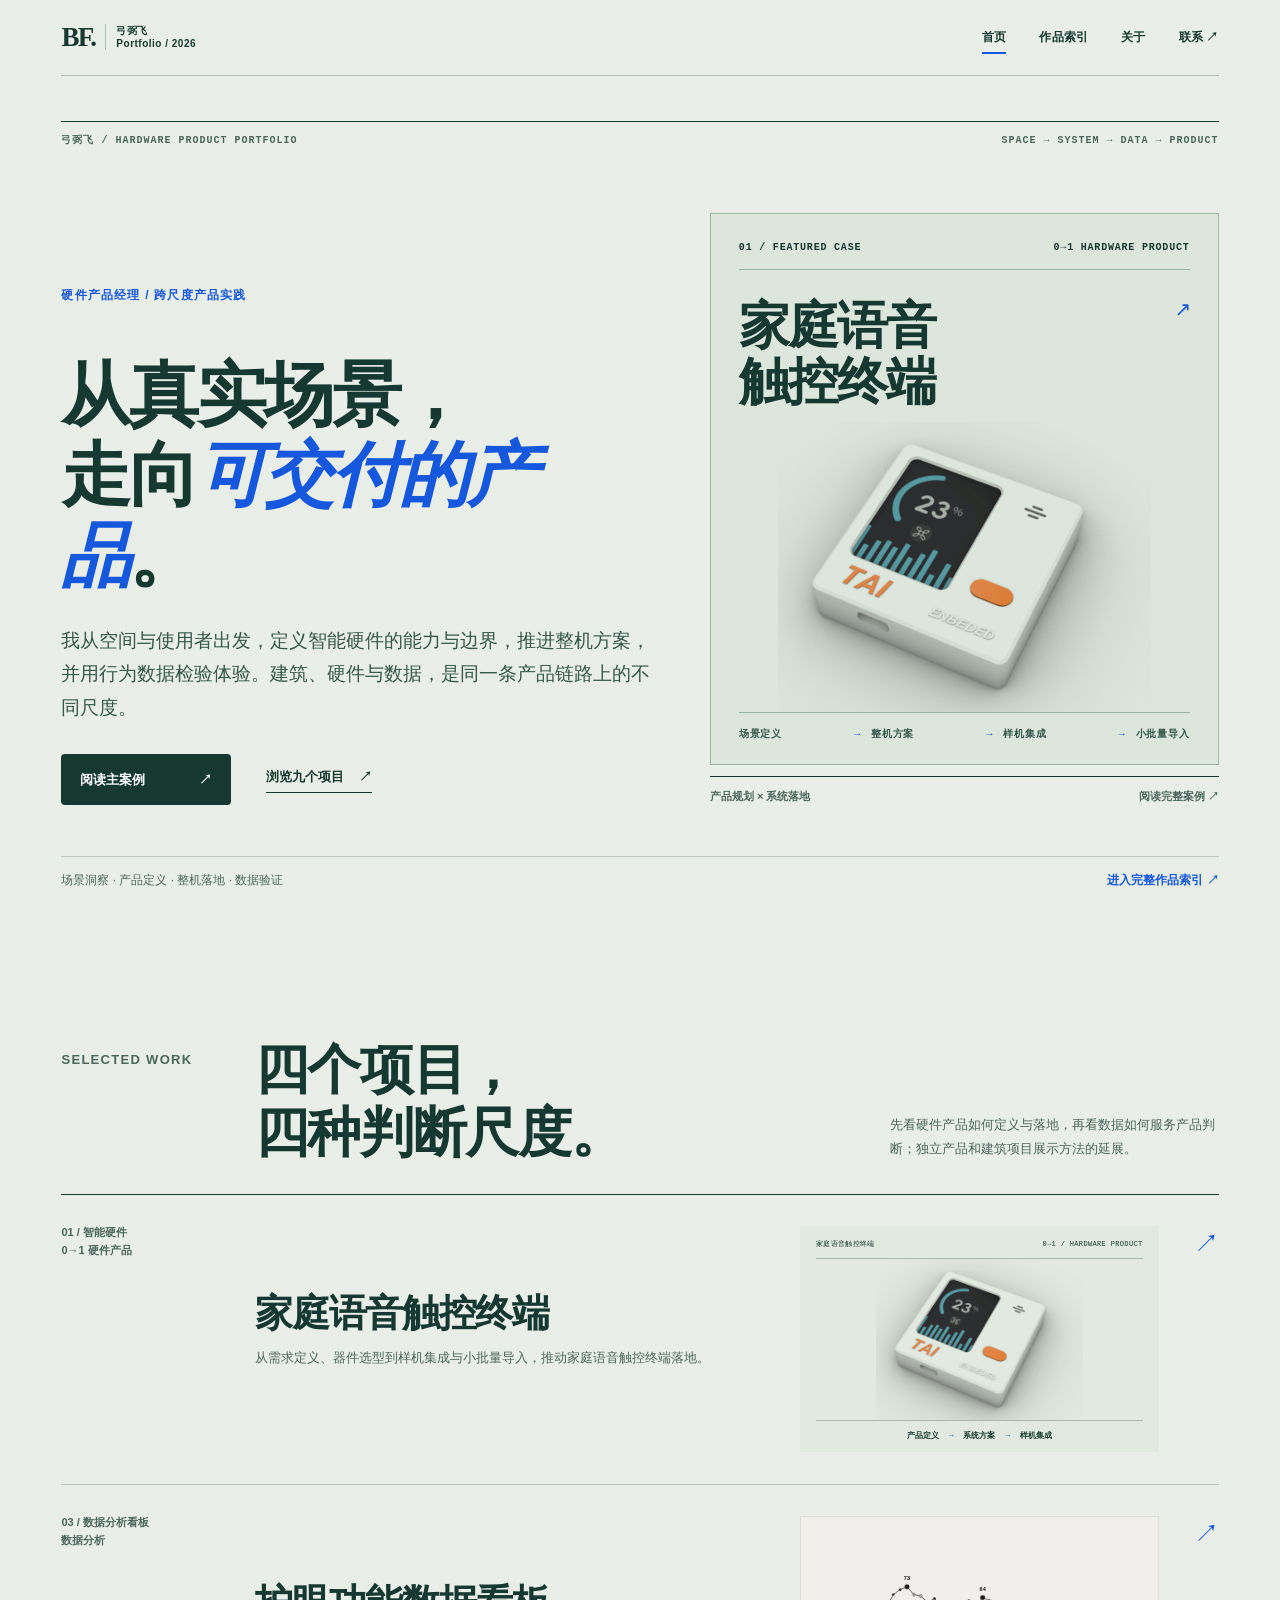
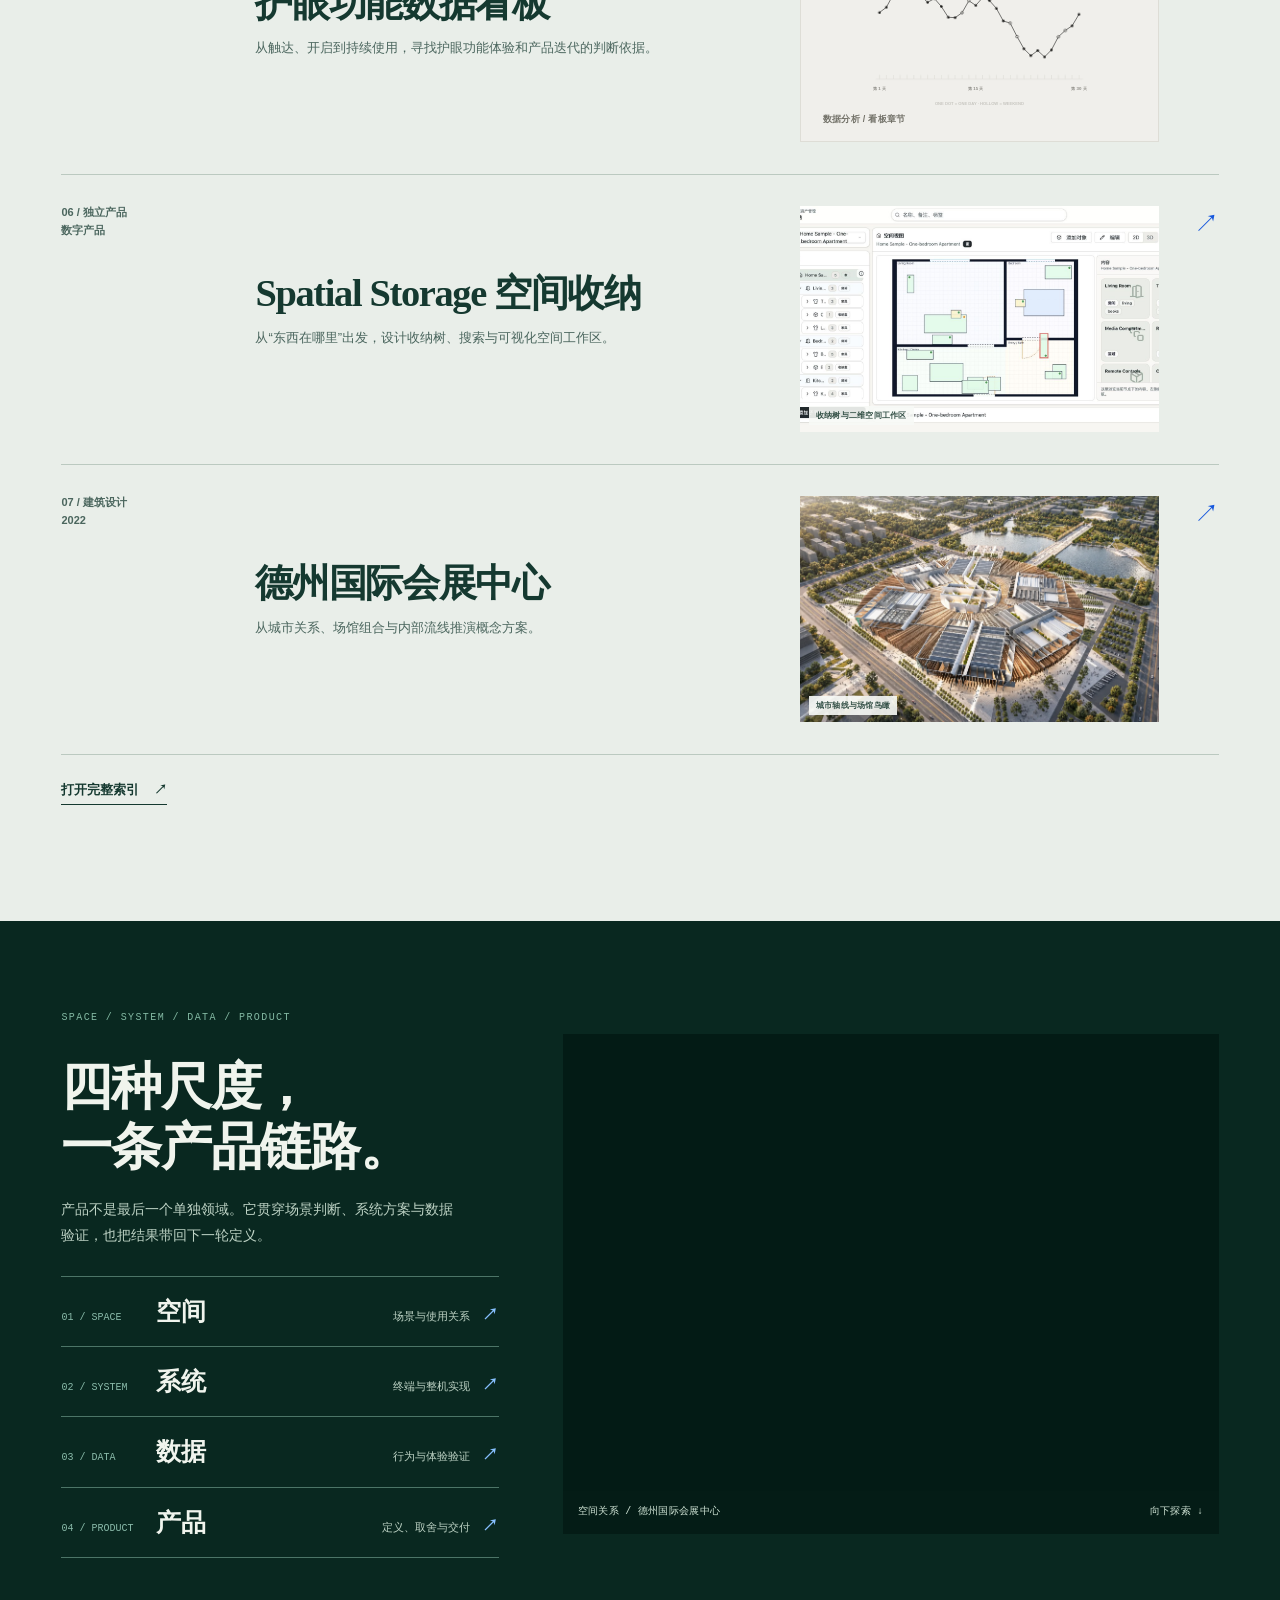
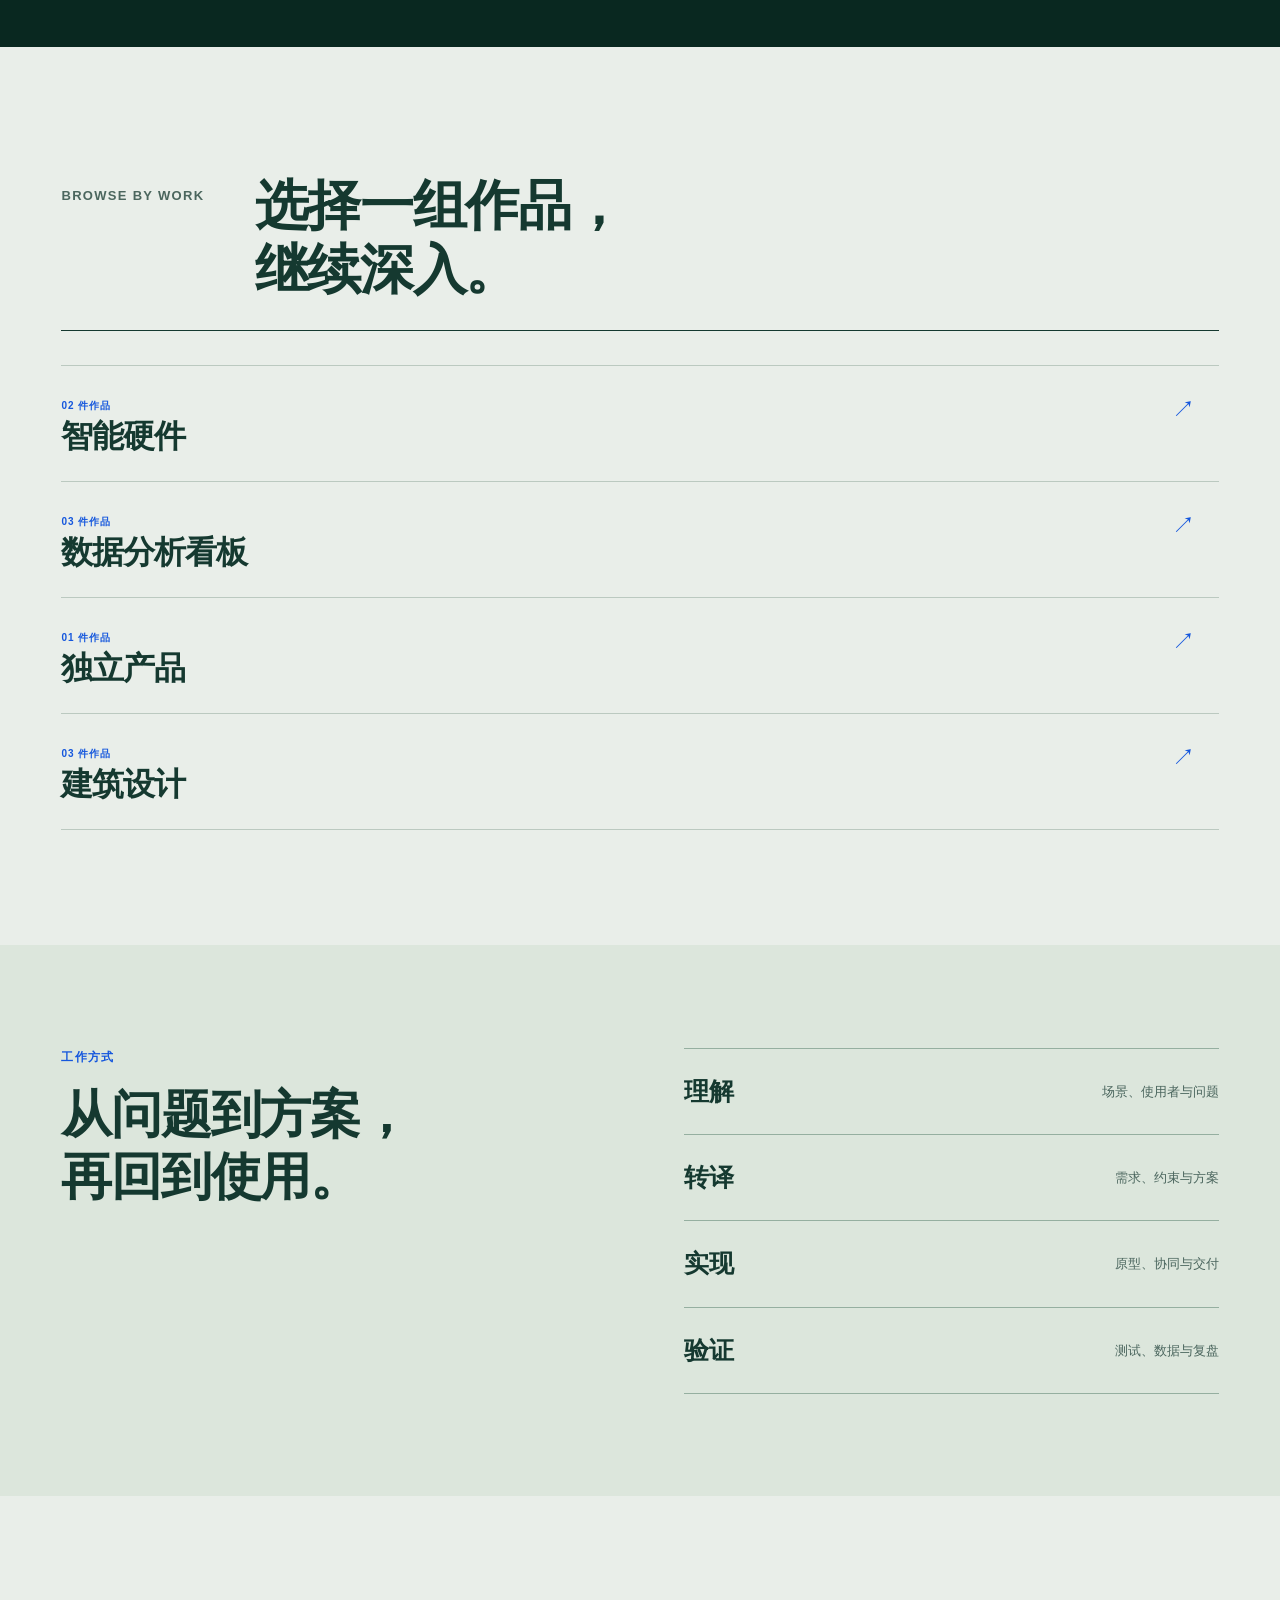
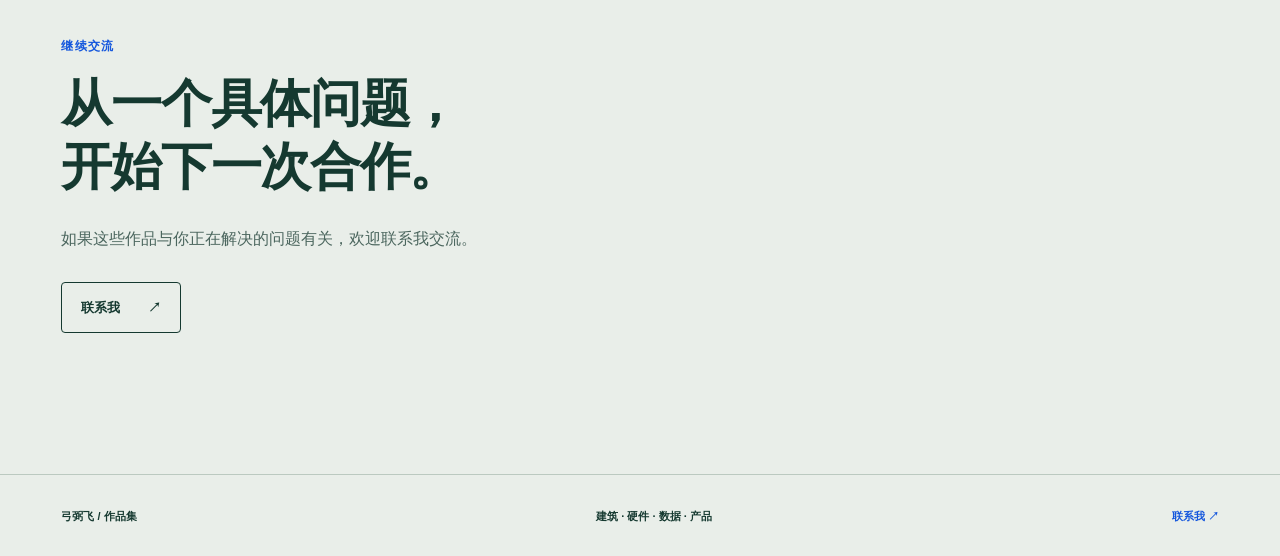
==== commit 45c7c971: "refactor: lead portfolio with hardware product story" ====
--- a/index.html
+++ b/index.html
@@ -4,11 +4,12 @@
   <meta charset="UTF-8" />
   <meta name="viewport" content="width=device-width, initial-scale=1" />
   <meta name="theme-color" content="#e9eee9" />
-  <meta name="description" content="弓弼飞的作品集：从建筑空间到智能硬件、数据分析和数字产品。" />
-  <title>弓弼飞 · Space → System → Interface</title>
+  <meta name="description" content="弓弼飞的硬件产品作品集：从场景洞察、产品定义到整机方案、数据验证与持续迭代。" />
+  <title>弓弼飞 · 硬件产品与跨尺度设计</title>
   <link rel="stylesheet" href="styles.css?v=20260926e" />
   <link rel="stylesheet" href="portfolio-charts.css?v=20260926e" />
-  <link rel="stylesheet" href="editorial.css?v=20260926e" />
+  <link rel="stylesheet" href="editorial.css?v=20260927a" />
+  <link rel="stylesheet" href="portfolio-product.css?v=20260927a" />
 </head>
 <body data-page="home">
   <a class="skip-link" href="#main">跳转到正文</a>
@@ -18,25 +19,24 @@
     <button class="nav-toggle" type="button" aria-label="打开菜单" aria-expanded="false">菜单 <span>+</span></button>
   </header>
   <main id="main">
-    <!-- THESIS: 作品从物理空间走向数字界面，首页以图册、索引和一次空间过渡呈现这条路径。 OWN-WORLD: 矿物纸面、深绿墨色、蓝色标记，非对称大字与真实作品图像。 STORY: 招聘读者先理解定位，再一键进入九个案例，最后阅读工作方法。 FIRST VIEWPORT: 左侧编辑式定位，右侧德州方案图和直达索引。 FORM: OpenDesign A 的图册为骨架，C 的索引提供速度，B 的空间场景仅占一处。 -->
     <section class="editorial-hero section-shell" aria-labelledby="home-title">
-      <div class="hero-masthead"><span>弓弼飞 / SELECTED WORK 2022—2026</span><span>SPACE → SYSTEM → INTERFACE</span></div>
+      <div class="hero-masthead"><span>弓弼飞 / HARDWARE PRODUCT PORTFOLIO</span><span>SPACE → SYSTEM → DATA → PRODUCT</span></div>
       <div class="editorial-hero-grid">
-        <div class="editorial-hero-copy"><p class="small-label">空间 → 系统 → 界面</p><h1 id="home-title">从空间的尺度，<br />走向<span>系统的细节</span>。</h1><p class="hero-deck">建筑设计、智能硬件、数据分析与数字产品。<br />我关注复杂需求如何被理解、表达，并转化为可检验的方案。</p><div class="hero-actions"><a class="button button-primary" href="work.html">浏览九个项目 <span>↗</span></a><a class="text-link" href="#selected-work">先看代表作品 <span>↓</span></a></div></div>
-        <div class="hero-project"><a class="hero-image-link" href="project.html?slug=dezhou-exhibition-center"><img src="assets/architecture/dezhou-aerial-redraw.webp" alt="德州国际会展中心场馆鸟瞰" fetchpriority="high" /><span class="image-open">查看建筑案例 ↗</span></a><div class="hero-image-caption"><span>建筑空间 / 德州国际会展中心</span><span>场地 · 组织 · 体验</span></div></div>
+        <div class="editorial-hero-copy"><p class="small-label">硬件产品经理 / 跨尺度产品实践</p><h1 id="home-title">从真实场景，<br />走向<span>可交付的产品</span>。</h1><p class="hero-deck">我从空间与使用者出发，定义智能硬件的能力与边界，推进整机方案，并用行为数据检验体验。建筑、硬件与数据，是同一条产品链路上的不同尺度。</p><div class="hero-actions"><a class="button button-primary" href="project.html?slug=voice-touch-terminal">阅读主案例 <span>↗</span></a><a class="text-link" href="work.html">浏览九个项目 <span>↗</span></a></div></div>
+        <div class="hero-project"><a class="hero-case" href="project.html?slug=voice-touch-terminal"><div class="hero-case-top"><span>01 / FEATURED CASE</span><span>0→1 HARDWARE PRODUCT</span></div><h2>家庭语音<br />触控终端<span>↗</span></h2><div class="hero-case-art"><img src="assets/hardware/voice-touch-terminal-86.png" alt="家庭语音触控终端早期外观方案草图" fetchpriority="high" /></div><div class="hero-case-flow"><span>场景定义</span><span>整机方案</span><span>样机集成</span><span>小批量导入</span></div></a><div class="hero-image-caption"><span>产品规划 × 系统落地</span><span>阅读完整案例 ↗</span></div></div>
       </div>
-      <div class="hero-footline"><span>跨尺度的设计与产品实践</span><a href="work.html">进入完整作品索引 <span aria-hidden="true">↗</span></a></div>
+      <div class="hero-footline"><span>场景洞察 · 产品定义 · 整机落地 · 数据验证</span><a href="work.html">进入完整作品索引 <span aria-hidden="true">↗</span></a></div>
     </section>
 
-    <section class="selected-work section-shell" id="selected-work" aria-labelledby="selected-title"><div class="editorial-section-head"><p class="small-label">Selected work</p><h2 id="selected-title">四个切面，<br />一条连续的路径。</h2><p>从具体场景出发，进入设备、行为与界面。这里选取四件作品；完整索引收录九个案例。</p></div><div id="featured-list" class="featured-list"></div><div class="section-end"><a class="text-link" href="work.html">打开完整索引 <span>↗</span></a></div></section>
+    <section class="selected-work section-shell" id="selected-work" aria-labelledby="selected-title"><div class="editorial-section-head"><p class="small-label">Selected work</p><h2 id="selected-title">四个项目，<br />四种判断尺度。</h2><p>先看硬件产品如何定义与落地，再看数据如何服务产品判断；独立产品和建筑项目展示方法的延展。</p></div><div id="featured-list" class="featured-list"></div><div class="section-end"><a class="text-link" href="work.html">打开完整索引 <span>↗</span></a></div></section>
 
-    <section class="spatial-interlude" aria-labelledby="spatial-title"><div class="section-shell spatial-inner"><div class="spatial-copy"><p class="spatial-kicker">SPACE / SYSTEM / INTERFACE</p><h2 id="spatial-title">尺度改变，<br />问题逐渐清晰。</h2><p>从建筑的空间关系，推进到设备连接，再落到可阅读的数据与界面。</p><div class="spatial-stages" role="group" aria-label="按尺度查看作品"><a href="work.html?category=architecture"><span>01 / SPACE</span><strong>空间</strong><small>建筑设计 · 3 个案例</small><b>↗</b></a><a href="work.html?category=hardware"><span>02 / SYSTEM</span><strong>系统</strong><small>智能硬件 · 2 个案例</small><b>↗</b></a><a href="work.html?category=data"><span>03 / INTERFACE</span><strong>数据</strong><small>数据看板 · 3 个案例</small><b>↗</b></a><a href="work.html?category=research"><span>03 / INTERFACE</span><strong>产品</strong><small>数字产品 · 1 个案例</small><b>↗</b></a></div></div><div class="spatial-view"><img class="spatial-fallback" src="assets/architecture/dezhou-spatial-analysis-redraw.webp" alt="德州国际会展中心空间关系分析图" loading="lazy" /><canvas id="spatial-canvas" aria-hidden="true"></canvas><div class="spatial-view-caption"><span>空间关系 / 德州国际会展中心</span><span>向下探索 ↓</span></div></div></div></section>
+    <section class="spatial-interlude" aria-labelledby="spatial-title"><div class="section-shell spatial-inner"><div class="spatial-copy"><p class="spatial-kicker">SPACE / SYSTEM / DATA / PRODUCT</p><h2 id="spatial-title">四种尺度，<br />一条产品链路。</h2><p>产品不是最后一个单独领域。它贯穿场景判断、系统方案与数据验证，也把结果带回下一轮定义。</p><div class="spatial-stages" role="group" aria-label="按尺度查看作品"><a href="work.html?category=architecture"><span>01 / SPACE</span><strong>空间</strong><small>场景与使用关系</small><b>↗</b></a><a href="work.html?category=hardware"><span>02 / SYSTEM</span><strong>系统</strong><small>终端与整机实现</small><b>↗</b></a><a href="work.html?category=data"><span>03 / DATA</span><strong>数据</strong><small>行为与体验验证</small><b>↗</b></a><a href="project.html?slug=voice-touch-terminal"><span>04 / PRODUCT</span><strong>产品</strong><small>定义、取舍与交付</small><b>↗</b></a></div></div><div class="spatial-view"><img class="spatial-fallback" src="assets/architecture/dezhou-spatial-analysis-redraw.webp" alt="德州国际会展中心空间关系分析图" loading="lazy" /><canvas id="spatial-canvas" aria-hidden="true"></canvas><div class="spatial-view-caption"><span>空间关系 / 德州国际会展中心</span><span>向下探索 ↓</span></div></div></div></section>
 
-    <section class="domain-section section-shell" aria-labelledby="domain-heading"><div class="editorial-section-head compact"><p class="small-label">Browse by field</p><h2 id="domain-heading">选择一个领域，<br />继续深入。</h2></div><div id="domain-list" class="domain-list"></div></section>
+    <section class="domain-section section-shell" aria-labelledby="domain-heading"><div class="editorial-section-head compact"><p class="small-label">Browse by work</p><h2 id="domain-heading">选择一组作品，<br />继续深入。</h2></div><div id="domain-list" class="domain-list"></div></section>
     <section class="method-section" aria-labelledby="method-heading"><div class="section-shell method-inner"><div class="method-title"><p class="small-label">工作方式</p><h2 id="method-heading">从问题到方案，<br />再回到使用。</h2></div><div class="method-steps"><div><b>理解</b><span>场景、使用者与问题</span></div><div><b>转译</b><span>需求、约束与方案</span></div><div><b>实现</b><span>原型、协同与交付</span></div><div><b>验证</b><span>测试、数据与复盘</span></div></div></div></section>
     <section class="closing section-shell"><p class="small-label">继续交流</p><h2>从一个具体问题，<br />开始下一次合作。</h2><p>如果这些作品与你正在解决的问题有关，欢迎联系我交流。</p><a class="button button-outline" href="mailto:gongbifei@outlook.com">联系我 <span>↗</span></a></section>
   </main>
   <footer class="site-footer section-shell"><span>弓弼飞 / 作品集</span><span>建筑 · 硬件 · 数据 · 产品</span><a href="mailto:gongbifei@outlook.com">联系我 ↗</a></footer>
-  <script src="data.js?v=20260926e"></script><script src="assets/lieflat/mono-tokens.js"></script><script src="portfolio-charts.js?v=20260926e"></script><script src="app.js?v=20260926e"></script><script defer src="spatial.js?v=20260926e"></script>
+  <script src="data.js?v=20260927a"></script><script src="assets/lieflat/mono-tokens.js"></script><script src="portfolio-charts.js?v=20260926e"></script><script src="app.js?v=20260927a"></script><script defer src="spatial.js?v=20260926e"></script>
 </body>
 </html>
--- a/portfolio-product.css
+++ b/portfolio-product.css
@@ -0,0 +1,54 @@
+/* Product-led editorial layer. Keep the same visual language across the index and cases. */
+.hero-case{display:flex;flex-direction:column;min-height:520px;padding:26px 28px 20px;background:#dce6dc;color:#153930;border:1px solid #9db7a6;transition:background .25s ease}
+.hero-case:hover{background:#d2e1d4}
+.hero-case-top,.hero-case-flow{display:flex;justify-content:space-between;gap:12px;font-family:var(--editorial-mono);font-size:10px;letter-spacing:.08em;font-weight:700}
+.hero-case-top{border-bottom:1px solid #98b3a3;padding-bottom:12px}
+.hero-case h2{display:flex;align-items:start;justify-content:space-between;gap:15px;font-family:var(--editorial-serif);font-size:clamp(40px,4vw,65px);font-weight:600;line-height:1.1;letter-spacing:-.035em;margin:28px 0 12px}
+.hero-case h2 span{font-family:system-ui,sans-serif;font-size:20px;font-weight:400;color:#1557dd}
+.hero-case-art{flex:1;min-height:220px;display:grid;place-items:center;overflow:hidden}
+.hero-case-art img{display:block;width:100%;max-height:290px;object-fit:contain;mix-blend-mode:multiply}
+.hero-case-flow{border-top:1px solid #98b3a3;padding-top:14px;flex-wrap:wrap;color:#35574d}
+.hero-case-flow span+span:before{content:'→';margin-right:10px;color:#1557dd}
+.terminal-visual{margin:0;height:100%;min-height:0;background:#e1e9e0;color:#153930;display:flex;flex-direction:column;padding:16px 20px 14px;overflow:hidden}
+.terminal-visual-head{display:flex;justify-content:space-between;gap:10px;border-bottom:1px solid #a5baaa;padding-bottom:7px;font-family:var(--editorial-mono);font-size:9px;letter-spacing:.05em}
+.terminal-visual-center{display:grid;grid-template-columns:minmax(0,.25fr) minmax(0,1fr) minmax(0,.25fr);gap:6px;align-items:center;flex:1;min-height:0}
+.terminal-visual-center>div{display:flex;flex-direction:column;gap:4px;text-align:center}
+.terminal-visual-center>div span{color:#6a8374;font-family:var(--editorial-mono);font-size:8px;letter-spacing:.08em}
+.terminal-visual-center>div strong{font-size:12px;font-weight:700}
+.terminal-visual-center img{display:block;width:100%;height:100%;min-height:0;object-fit:contain;mix-blend-mode:multiply}
+.terminal-visual figcaption{border-top:1px solid #a5baaa;padding-top:8px;text-align:center;font-size:10px;font-weight:700}
+.terminal-visual figcaption span{color:#1557dd;margin:0 6px}
+.featured-list .terminal-visual,.detail-media .terminal-visual{padding:13px 16px 10px}
+.featured-list .terminal-visual-center>div,.detail-media .terminal-visual-center>div{display:none}
+.featured-list .terminal-visual-center,.detail-media .terminal-visual-center{grid-template-columns:1fr}
+.featured-list .terminal-visual-head,.detail-media .terminal-visual-head{font-size:7px}
+.featured-list .terminal-visual figcaption,.detail-media .terminal-visual figcaption{font-size:8px}
+.terminal-cover{height:min(620px,47vw);min-height:390px;background:#e1e9e0}
+.terminal-cover .terminal-visual{padding:30px 44px 25px}
+.terminal-cover .terminal-visual-head{font-size:11px}
+.terminal-cover .terminal-visual-center img{max-height:450px}
+.terminal-cover .terminal-visual-center>div strong{font-size:16px}
+.terminal-cover .terminal-visual figcaption{font-size:13px}
+.data-lens{display:grid;grid-template-columns:repeat(3,minmax(0,1fr));gap:0;padding-bottom:35px}
+.data-lens>div{border-top:1px solid #153930;padding:14px 25px 8px 0;display:flex;flex-direction:column;gap:9px}
+.data-lens>div+div{padding-left:25px;border-left:1px solid #aebfb3}
+.data-lens span{font-family:var(--editorial-mono);font-size:10px;color:#1557dd;letter-spacing:.04em}
+.data-lens strong{font-family:var(--editorial-serif);font-size:clamp(17px,1.65vw,22px);font-weight:600;line-height:1.4}
+.product-story{display:grid;grid-template-columns:minmax(0,.76fr) minmax(0,1.24fr);gap:clamp(35px,6vw,95px);padding-top:clamp(70px,9vw,130px);padding-bottom:clamp(70px,8vw,110px)}
+.product-story-intro h2{font-family:var(--editorial-serif);font-weight:600;font-size:clamp(36px,4vw,60px);line-height:1.15;letter-spacing:-.03em;margin:16px 0 25px}
+.product-story-intro>p:last-child{font-size:15px;line-height:1.85;color:#4b665e;max-width:30em}
+.product-story-steps{border-top:1px solid #153930}
+.product-story-steps article{display:grid;grid-template-columns:110px 1fr;gap:8px 20px;border-bottom:1px solid #aebfb3;padding:22px 0}
+.product-story-steps article>span{grid-row:span 2;color:#1557dd;font-family:var(--editorial-mono);font-size:11px;font-weight:700}
+.product-story-steps h3{font-family:var(--editorial-serif);font-weight:600;font-size:clamp(21px,2.2vw,30px);margin:0}
+.product-story-steps p{grid-column:2;color:#4b665e;font-size:13px;line-height:1.8;margin:0}
+.terminal-cover+.product-story+.project-body{padding-top:0}
+.related-cases{padding-bottom:90px}
+.related-cases>div{display:grid;grid-template-columns:repeat(2,minmax(0,1fr));border-top:1px solid #153930}
+.related-cases a{display:flex;justify-content:space-between;gap:18px;padding:22px 10px 22px 0;border-bottom:1px solid #aebfb3;font-family:var(--editorial-serif);font-size:clamp(19px,2.1vw,28px)}
+.related-cases a:nth-child(odd){margin-right:25px}
+.related-cases a b{color:#1557dd;font-family:system-ui,sans-serif;font-size:17px;font-weight:400}
+.related-cases a:hover{color:#1557dd}
+@media(max-width:760px){.hero-case{min-height:440px}.hero-case-art img{max-height:240px}.terminal-cover{height:430px;min-height:0}.terminal-cover .terminal-visual{padding:20px}.data-lens{grid-template-columns:1fr;padding-bottom:20px}.data-lens>div,.data-lens>div+div{border-left:0;padding:10px 0}.data-lens strong{font-size:17px}.product-story{grid-template-columns:1fr;gap:25px}.terminal-cover+.product-story+.project-body{padding-top:45px}.related-cases{padding-bottom:60px}}
+@media(max-width:500px){.hero-case{min-height:390px;padding:18px}.hero-case h2{font-size:42px}.hero-case-flow{font-size:8px;justify-content:flex-start}.hero-case-art{min-height:165px}.hero-case-art img{max-height:190px}.terminal-cover{height:340px}.terminal-cover .terminal-visual-center>div{display:none}.terminal-cover .terminal-visual-center{grid-template-columns:1fr}.terminal-cover .terminal-visual-head{font-size:8px}.terminal-cover .terminal-visual figcaption{font-size:10px}.product-story-steps article{grid-template-columns:1fr;gap:7px}.product-story-steps article>span{grid-row:auto}.product-story-steps p{grid-column:1}.related-cases>div{grid-template-columns:1fr}.related-cases a:nth-child(odd){margin-right:0}}
+@media(prefers-reduced-motion:reduce){.hero-case{transition:none}}
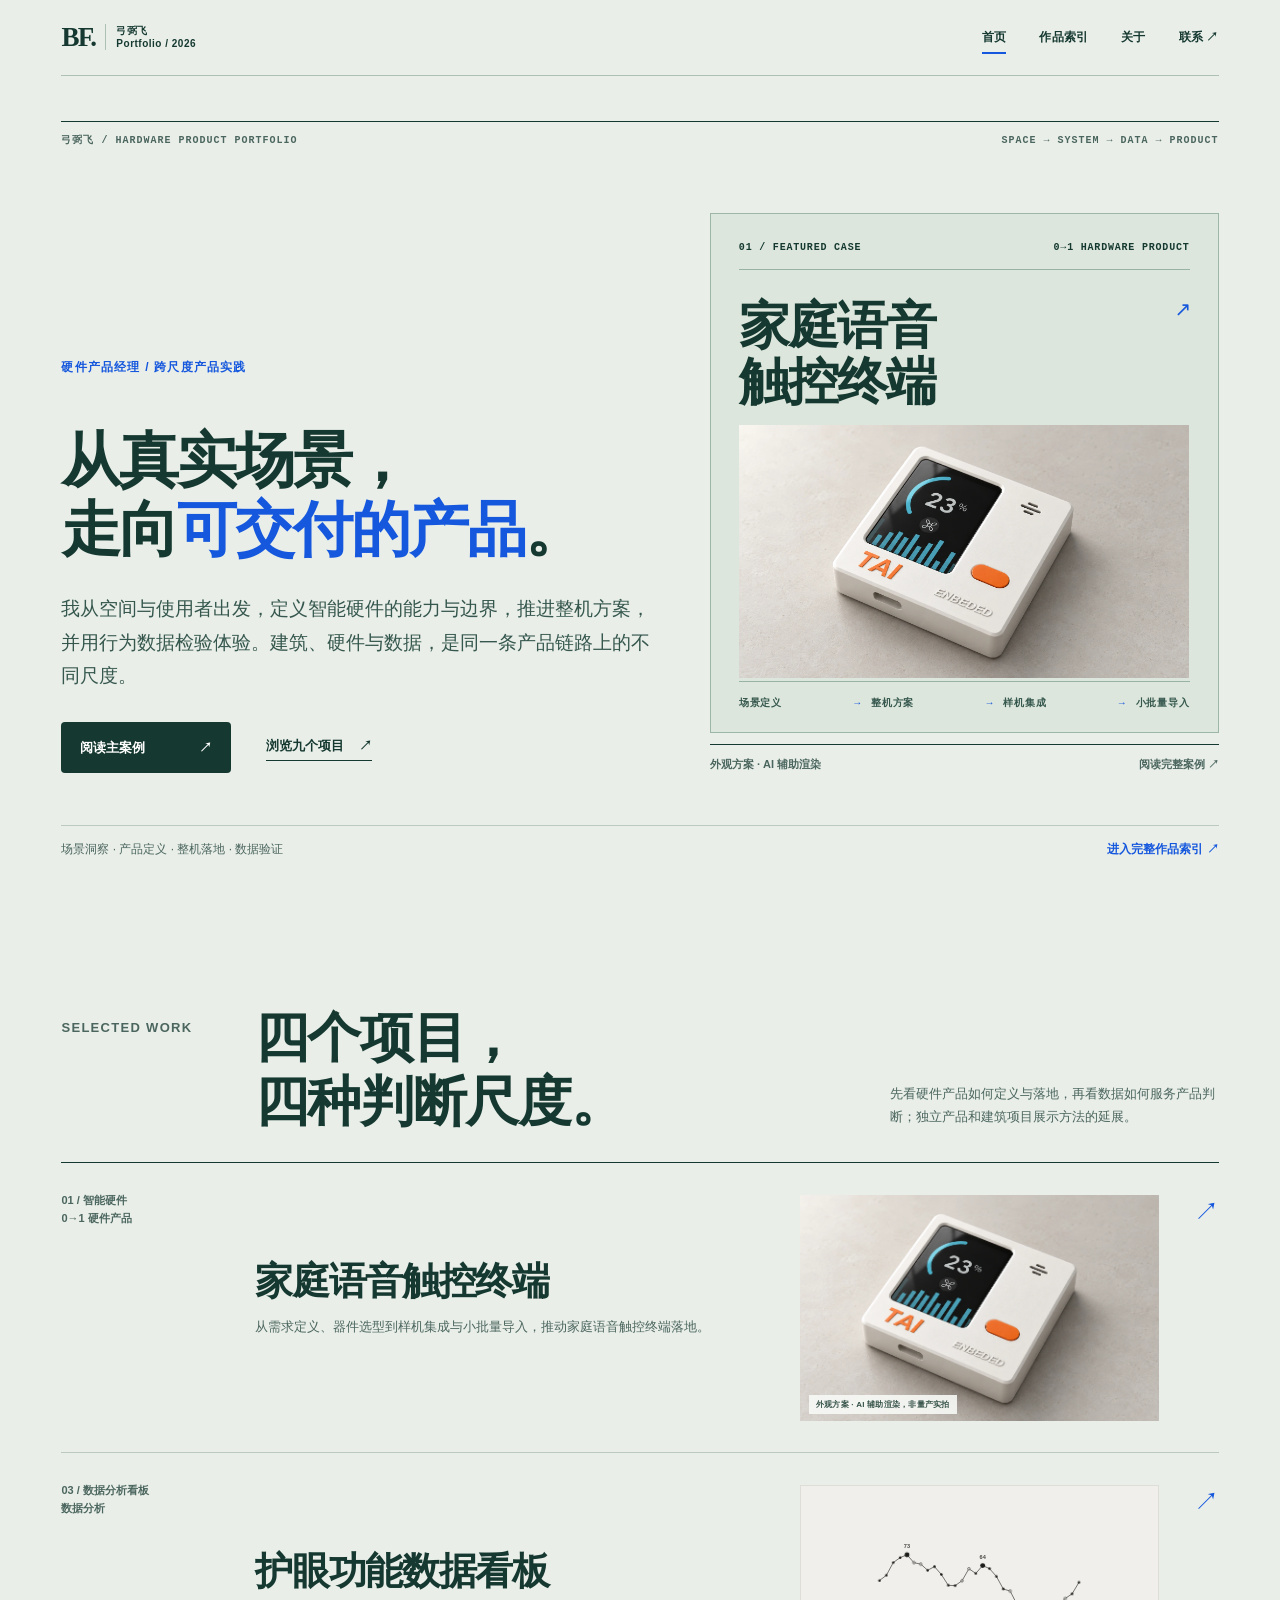
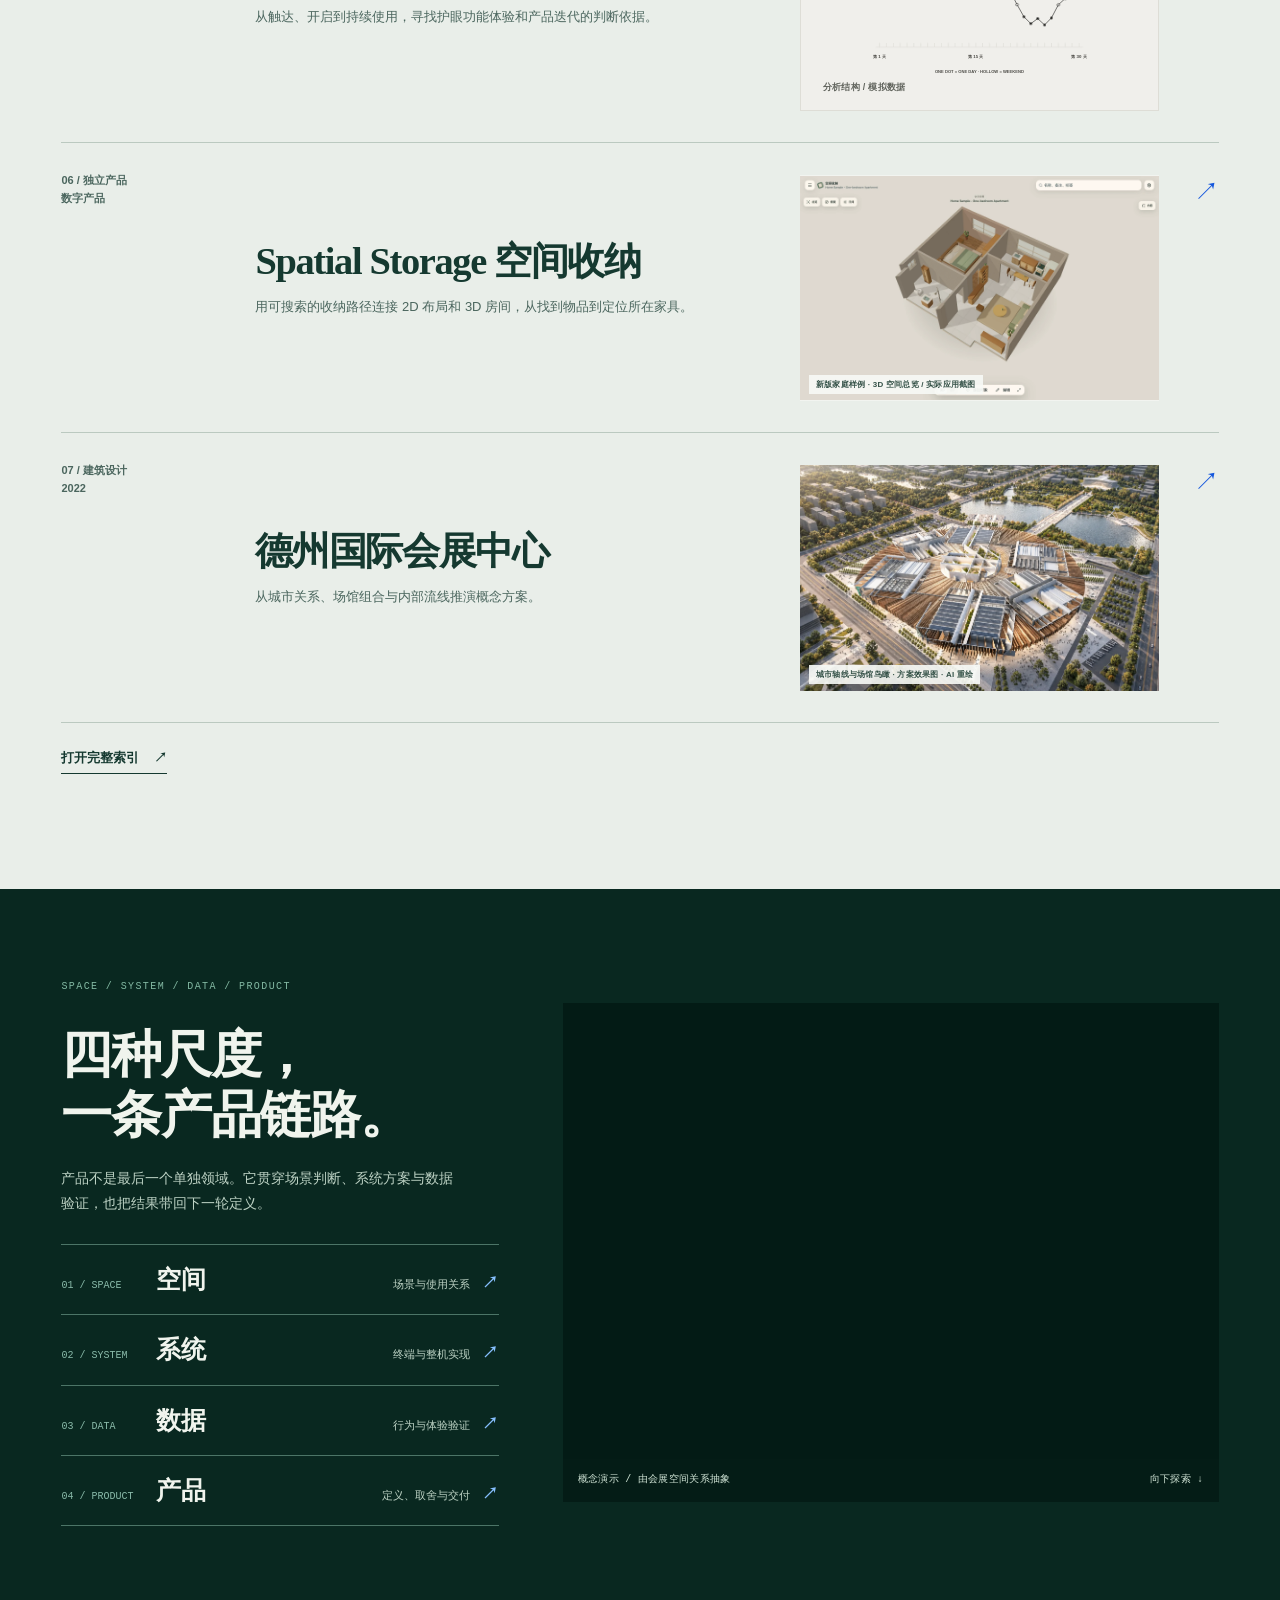
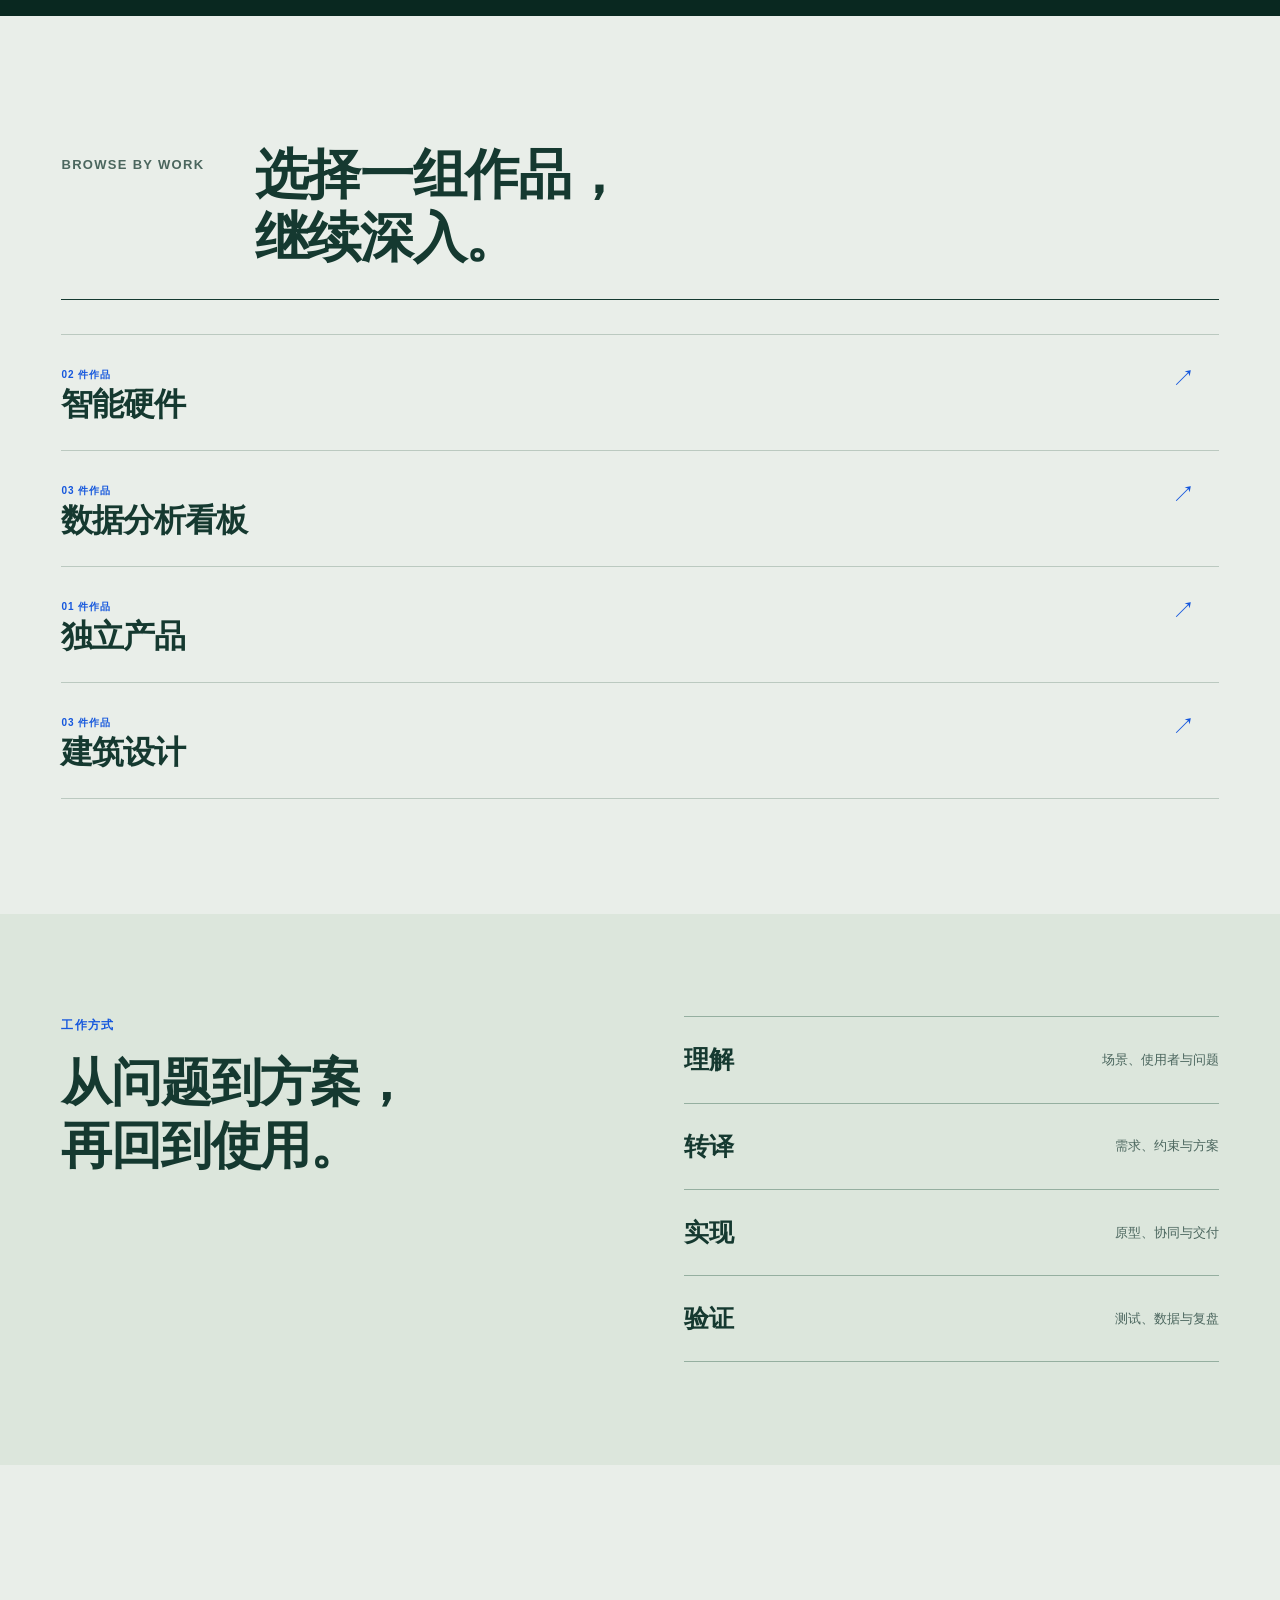
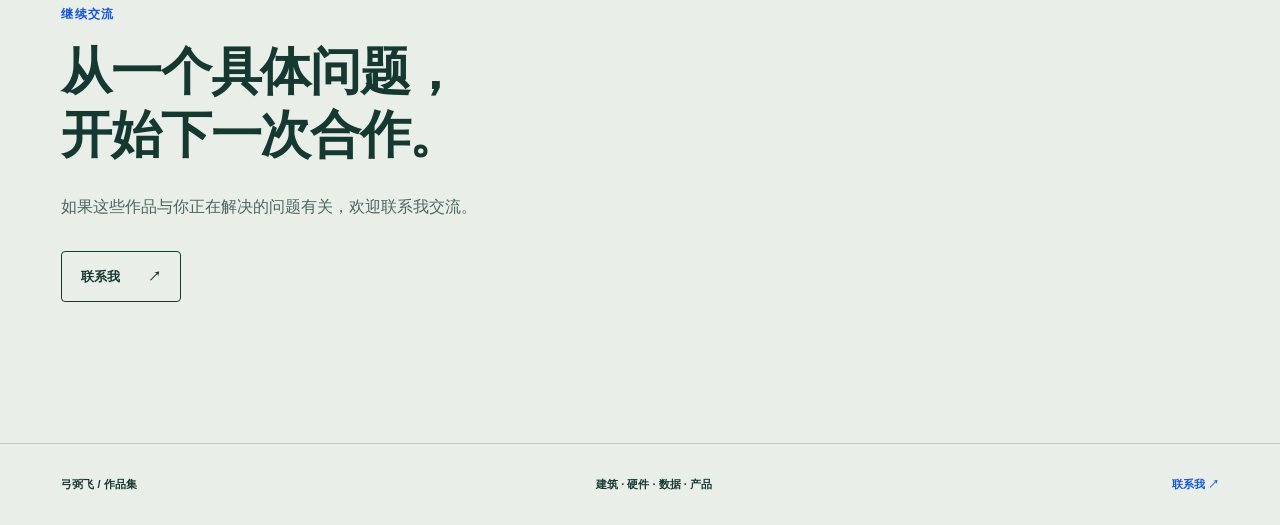
==== commit 15e04306: "Update portfolio evidence, project imagery and responsive case experience" ====
--- a/index.html
+++ b/index.html
@@ -6,10 +6,10 @@
   <meta name="theme-color" content="#e9eee9" />
   <meta name="description" content="弓弼飞的硬件产品作品集：从场景洞察、产品定义到整机方案、数据验证与持续迭代。" />
   <title>弓弼飞 · 硬件产品与跨尺度设计</title>
-  <link rel="stylesheet" href="styles.css?v=20260926e" />
-  <link rel="stylesheet" href="portfolio-charts.css?v=20260926e" />
-  <link rel="stylesheet" href="editorial.css?v=20260927a" />
-  <link rel="stylesheet" href="portfolio-product.css?v=20260927a" />
+  <link rel="stylesheet" href="styles.css?v=20261004b" />
+  <link rel="stylesheet" href="portfolio-charts.css?v=20261004b" />
+  <link rel="stylesheet" href="editorial.css?v=20261004b" />
+  <link rel="stylesheet" href="portfolio-product.css?v=20261004b" />
 </head>
 <body data-page="home">
   <a class="skip-link" href="#main">跳转到正文</a>
@@ -23,20 +23,20 @@
       <div class="hero-masthead"><span>弓弼飞 / HARDWARE PRODUCT PORTFOLIO</span><span>SPACE → SYSTEM → DATA → PRODUCT</span></div>
       <div class="editorial-hero-grid">
         <div class="editorial-hero-copy"><p class="small-label">硬件产品经理 / 跨尺度产品实践</p><h1 id="home-title">从真实场景，<br />走向<span>可交付的产品</span>。</h1><p class="hero-deck">我从空间与使用者出发，定义智能硬件的能力与边界，推进整机方案，并用行为数据检验体验。建筑、硬件与数据，是同一条产品链路上的不同尺度。</p><div class="hero-actions"><a class="button button-primary" href="project.html?slug=voice-touch-terminal">阅读主案例 <span>↗</span></a><a class="text-link" href="work.html">浏览九个项目 <span>↗</span></a></div></div>
-        <div class="hero-project"><a class="hero-case" href="project.html?slug=voice-touch-terminal"><div class="hero-case-top"><span>01 / FEATURED CASE</span><span>0→1 HARDWARE PRODUCT</span></div><h2>家庭语音<br />触控终端<span>↗</span></h2><div class="hero-case-art"><img src="assets/hardware/voice-touch-terminal-86.png" alt="家庭语音触控终端早期外观方案草图" fetchpriority="high" /></div><div class="hero-case-flow"><span>场景定义</span><span>整机方案</span><span>样机集成</span><span>小批量导入</span></div></a><div class="hero-image-caption"><span>产品规划 × 系统落地</span><span>阅读完整案例 ↗</span></div></div>
+        <div class="hero-project"><a class="hero-case" href="project.html?slug=voice-touch-terminal"><div class="hero-case-top"><span>01 / FEATURED CASE</span><span>0→1 HARDWARE PRODUCT</span></div><h2>家庭语音<br />触控终端<span>↗</span></h2><div class="hero-case-art"><img src="assets/hardware/voice-touch-terminal-studio-v2.webp" alt="家庭语音触控终端外观方案的 AI 辅助渲染" fetchpriority="high" /></div><div class="hero-case-flow"><span>场景定义</span><span>整机方案</span><span>样机集成</span><span>小批量导入</span></div></a><div class="hero-image-caption"><span>外观方案 · AI 辅助渲染</span><span>阅读完整案例 ↗</span></div></div>
       </div>
       <div class="hero-footline"><span>场景洞察 · 产品定义 · 整机落地 · 数据验证</span><a href="work.html">进入完整作品索引 <span aria-hidden="true">↗</span></a></div>
     </section>
 
     <section class="selected-work section-shell" id="selected-work" aria-labelledby="selected-title"><div class="editorial-section-head"><p class="small-label">Selected work</p><h2 id="selected-title">四个项目，<br />四种判断尺度。</h2><p>先看硬件产品如何定义与落地，再看数据如何服务产品判断；独立产品和建筑项目展示方法的延展。</p></div><div id="featured-list" class="featured-list"></div><div class="section-end"><a class="text-link" href="work.html">打开完整索引 <span>↗</span></a></div></section>
 
-    <section class="spatial-interlude" aria-labelledby="spatial-title"><div class="section-shell spatial-inner"><div class="spatial-copy"><p class="spatial-kicker">SPACE / SYSTEM / DATA / PRODUCT</p><h2 id="spatial-title">四种尺度，<br />一条产品链路。</h2><p>产品不是最后一个单独领域。它贯穿场景判断、系统方案与数据验证，也把结果带回下一轮定义。</p><div class="spatial-stages" role="group" aria-label="按尺度查看作品"><a href="work.html?category=architecture"><span>01 / SPACE</span><strong>空间</strong><small>场景与使用关系</small><b>↗</b></a><a href="work.html?category=hardware"><span>02 / SYSTEM</span><strong>系统</strong><small>终端与整机实现</small><b>↗</b></a><a href="work.html?category=data"><span>03 / DATA</span><strong>数据</strong><small>行为与体验验证</small><b>↗</b></a><a href="project.html?slug=voice-touch-terminal"><span>04 / PRODUCT</span><strong>产品</strong><small>定义、取舍与交付</small><b>↗</b></a></div></div><div class="spatial-view"><img class="spatial-fallback" src="assets/architecture/dezhou-spatial-analysis-redraw.webp" alt="德州国际会展中心空间关系分析图" loading="lazy" /><canvas id="spatial-canvas" aria-hidden="true"></canvas><div class="spatial-view-caption"><span>空间关系 / 德州国际会展中心</span><span>向下探索 ↓</span></div></div></div></section>
+    <section class="spatial-interlude" aria-labelledby="spatial-title"><div class="section-shell spatial-inner"><div class="spatial-copy"><p class="spatial-kicker">SPACE / SYSTEM / DATA / PRODUCT</p><h2 id="spatial-title">四种尺度，<br />一条产品链路。</h2><p>产品不是最后一个单独领域。它贯穿场景判断、系统方案与数据验证，也把结果带回下一轮定义。</p><div class="spatial-stages" role="group" aria-label="按尺度查看作品"><a href="work.html?category=architecture"><span>01 / SPACE</span><strong>空间</strong><small>场景与使用关系</small><b>↗</b></a><a href="work.html?category=hardware"><span>02 / SYSTEM</span><strong>系统</strong><small>终端与整机实现</small><b>↗</b></a><a href="work.html?category=data"><span>03 / DATA</span><strong>数据</strong><small>行为与体验验证</small><b>↗</b></a><a href="project.html?slug=voice-touch-terminal"><span>04 / PRODUCT</span><strong>产品</strong><small>定义、取舍与交付</small><b>↗</b></a></div></div><div class="spatial-view"><img class="spatial-fallback" src="assets/architecture/dezhou-spatial-analysis-v2.webp" alt="德州国际会展中心空间关系分析图" loading="lazy" /><canvas id="spatial-canvas" aria-hidden="true"></canvas><div class="spatial-view-caption"><span>概念演示 / 由会展空间关系抽象</span><span>向下探索 ↓</span></div></div></div></section>
 
     <section class="domain-section section-shell" aria-labelledby="domain-heading"><div class="editorial-section-head compact"><p class="small-label">Browse by work</p><h2 id="domain-heading">选择一组作品，<br />继续深入。</h2></div><div id="domain-list" class="domain-list"></div></section>
     <section class="method-section" aria-labelledby="method-heading"><div class="section-shell method-inner"><div class="method-title"><p class="small-label">工作方式</p><h2 id="method-heading">从问题到方案，<br />再回到使用。</h2></div><div class="method-steps"><div><b>理解</b><span>场景、使用者与问题</span></div><div><b>转译</b><span>需求、约束与方案</span></div><div><b>实现</b><span>原型、协同与交付</span></div><div><b>验证</b><span>测试、数据与复盘</span></div></div></div></section>
     <section class="closing section-shell"><p class="small-label">继续交流</p><h2>从一个具体问题，<br />开始下一次合作。</h2><p>如果这些作品与你正在解决的问题有关，欢迎联系我交流。</p><a class="button button-outline" href="mailto:gongbifei@outlook.com">联系我 <span>↗</span></a></section>
   </main>
   <footer class="site-footer section-shell"><span>弓弼飞 / 作品集</span><span>建筑 · 硬件 · 数据 · 产品</span><a href="mailto:gongbifei@outlook.com">联系我 ↗</a></footer>
-  <script src="data.js?v=20260927a"></script><script src="assets/lieflat/mono-tokens.js"></script><script src="portfolio-charts.js?v=20260926e"></script><script src="app.js?v=20260927a"></script><script defer src="spatial.js?v=20260926e"></script>
+  <script src="data.js?v=20261004b"></script><script src="assets/lieflat/mono-tokens.js"></script><script src="portfolio-charts.js?v=20261004b"></script><script src="app.js?v=20261004b"></script><script defer src="spatial.js?v=20261004b"></script>
 </body>
 </html>
--- a/portfolio-charts.css
+++ b/portfolio-charts.css
@@ -34,3 +34,7 @@
 @media(max-width:900px){.data-showcase-head,.dashboard-chapter-head{grid-template-columns:1fr;gap:16px}.lieflat-grid{grid-template-columns:1fr}}
 @media(max-width:700px){.data-showcase{padding-top:4px}.data-showcase-head{padding-top:19px}.data-showcase-head h2{font-size:35px}.dashboard-nav{display:grid;grid-template-columns:1fr;gap:6px}.dashboard-nav a{padding:9px 12px}.dashboard-chapter{padding-top:42px}.dashboard-chapter-head h3{font-size:30px}.lf-card{padding:20px;border-radius:15px}.lf-card h3{font-size:26px}.lf-sub{font-size:10px}.lf-card svg{max-height:none}.lf-preview{padding:0 3% 8%}}
 @media(prefers-reduced-motion:reduce){.lf-card svg .pop,.lf-preview svg .pop,.lf-card svg .fade,.lf-preview svg .fade,.lf-card svg .draw,.lf-preview svg .draw{animation:none!important;stroke-dashoffset:0!important}}
+/* Keep data encodings pale where needed, but make every textual label readable. */
+.lf-card svg text,.lf-preview svg text{fill:#4a4944}
+.lf-template,.lf-src,.lf-preview .visual-caption{color:#61645d}
+.lf-card{border-radius:14px}
--- a/editorial.css
+++ b/editorial.css
@@ -15,10 +15,10 @@
 .hero-project{min-width:0}.hero-image-link{position:relative;display:block;overflow:hidden;background:#dce5dc}.hero-image-link img{display:block;width:100%;aspect-ratio:4/4.5;object-fit:cover;object-position:center;transition:transform .65s cubic-bezier(.18,1,.3,1)}.hero-image-link:hover img{transform:scale(1.035)}.image-open{position:absolute;bottom:16px;right:16px;background:#f7f9f5;color:#153930;font-size:11px;font-weight:800;padding:8px 11px}.hero-image-caption{border-top:1px solid #153930;padding-top:10px;margin-top:11px;display:flex;justify-content:space-between;gap:15px;font-size:11px;color:#4b665e;font-weight:650}
 .hero-footline{display:flex;justify-content:space-between;align-items:center;gap:20px;border-top:1px solid #bbc9c0;padding:14px 0 20px;font-size:12px;color:#4b665e}.hero-footline a{color:#1557dd;font-weight:700}.hero-footline a:hover{text-decoration:underline}
 .selected-work{padding-top:clamp(85px,10vw,155px);padding-bottom:clamp(90px,9vw,140px)}.editorial-section-head{display:grid;grid-template-columns:155px minmax(0,1fr) minmax(170px,.55fr);gap:clamp(20px,3vw,45px);align-items:end;padding-bottom:28px;border-bottom:1px solid #153930}.editorial-section-head .small-label{align-self:start;margin:9px 0 0}.editorial-section-head h2{font-family:var(--editorial-serif);font-size:clamp(35px,4.2vw,60px);font-weight:600;line-height:1.18;letter-spacing:-.025em;margin:0}.editorial-section-head>p{font-size:13px;line-height:1.8;color:#4b665e;margin:0 0 6px}.featured-list{border-top:0}.featured-list .feature-row{min-height:290px;grid-template-columns:14% minmax(0,1fr) 31% 28px;gap:clamp(14px,2.5vw,36px);padding:28px 0;align-items:center}.featured-list .feature-row:hover{background:#e2eae3}.featured-list .feature-meta{align-self:start}.featured-list .feature-copy h3{font-family:var(--editorial-serif);font-size:clamp(27px,3vw,45px);font-weight:600;line-height:1.16}.featured-list .feature-copy p{font-size:13px;line-height:1.75}.featured-list .feature-visual{height:226px}.featured-list .visual{min-height:0}.featured-list .visual-photo img{object-fit:cover}.featured-list .row-arrow{align-self:start}.selected-work .section-end{padding-top:24px}
-.spatial-interlude{background:#092820;color:#f0f4ed;overflow:hidden}.spatial-inner{display:grid;grid-template-columns:minmax(0,.8fr) minmax(0,1.2fr);gap:clamp(30px,5vw,78px);padding-top:clamp(58px,7vw,100px);padding-bottom:clamp(58px,7vw,100px);align-items:center}.spatial-kicker{font-family:var(--editorial-mono);font-size:10px;letter-spacing:.14em;color:#83b9a3;margin-bottom:30px}.spatial-copy h2{font-family:var(--editorial-serif);font-weight:600;font-size:clamp(36px,4vw,61px);letter-spacing:-.025em;line-height:1.18;margin-bottom:20px}.spatial-copy>p:not(.spatial-kicker){color:#bdd2c4;font-size:14px;line-height:1.8;max-width:28em;margin-bottom:28px}.spatial-stages{border-top:1px solid #4c7567}.spatial-stages a{display:grid;grid-template-columns:83px 1fr auto 17px;gap:12px;align-items:baseline;border-bottom:1px solid #4c7567;padding:14px 0;color:#f0f4ed;transition:color .2s,padding-left .2s}.spatial-stages a:hover{color:#87c0ff;padding-left:5px}.spatial-stages span{font-family:var(--editorial-mono);font-size:10px;color:#8abbaa}.spatial-stages strong{font-family:var(--editorial-serif);font-weight:600;font-size:25px}.spatial-stages small{color:#bdd2c4;font-size:11px}.spatial-stages b{font-size:16px;color:#87c0ff}.spatial-view{height:clamp(360px,39vw,540px);background:#031b15;position:relative;overflow:hidden}.spatial-view canvas,.spatial-fallback{position:absolute;inset:0;width:100%;height:100%;display:block}.spatial-fallback{object-fit:cover;opacity:.82}.spatial-view.has-webgl .spatial-fallback{display:none}.spatial-view canvas{opacity:0}.spatial-view.has-webgl canvas{opacity:1}.spatial-view-caption{position:absolute;left:0;right:0;bottom:0;padding:13px 15px;display:flex;justify-content:space-between;gap:10px;background:#051d17cc;color:#d0e4d6;font-size:10px;font-family:var(--editorial-mono);letter-spacing:.03em;pointer-events:none}
+.spatial-interlude{background:#092820;color:#f0f4ed;overflow:hidden}.spatial-inner{display:grid;grid-template-columns:minmax(0,.8fr) minmax(0,1.2fr);gap:clamp(30px,5vw,78px);padding-top:clamp(58px,7vw,100px);padding-bottom:clamp(58px,7vw,100px);align-items:center}.spatial-kicker{font-family:var(--editorial-mono);font-size:10px;letter-spacing:.14em;color:#83b9a3;margin-bottom:30px}.spatial-copy h2{font-family:var(--editorial-serif);font-weight:600;font-size:clamp(36px,4vw,61px);letter-spacing:-.025em;line-height:1.18;margin-bottom:20px}.spatial-copy>p:not(.spatial-kicker){color:#bdd2c4;font-size:14px;line-height:1.8;max-width:28em;margin-bottom:28px}.spatial-stages{border-top:1px solid #4c7567}.spatial-stages a{display:grid;grid-template-columns:83px 1fr auto 17px;gap:12px;align-items:baseline;border-bottom:1px solid #4c7567;padding:14px 0;color:#f0f4ed;transition:color .2s}.spatial-stages a:hover{color:#87c0ff;padding-left:5px}.spatial-stages span{font-family:var(--editorial-mono);font-size:10px;color:#8abbaa}.spatial-stages strong{font-family:var(--editorial-serif);font-weight:600;font-size:25px}.spatial-stages small{color:#bdd2c4;font-size:11px}.spatial-stages b{font-size:16px;color:#87c0ff}.spatial-view{height:clamp(360px,39vw,540px);background:#031b15;position:relative;overflow:hidden}.spatial-view canvas,.spatial-fallback{position:absolute;inset:0;width:100%;height:100%;display:block}.spatial-fallback{object-fit:cover;opacity:.82}.spatial-view.has-webgl .spatial-fallback{display:none}.spatial-view canvas{opacity:0}.spatial-view.has-webgl canvas{opacity:1}.spatial-view-caption{position:absolute;left:0;right:0;bottom:0;padding:13px 15px;display:flex;justify-content:space-between;gap:10px;background:#051d17cc;color:#d0e4d6;font-size:10px;font-family:var(--editorial-mono);letter-spacing:.03em;pointer-events:none}
 .domain-section{padding-top:clamp(90px,10vw,155px);padding-bottom:clamp(90px,9vw,135px)}.editorial-section-head.compact{grid-template-columns:155px 1fr}.domain-list{margin-top:34px}.domain-link{border-top:1px solid #bbc9c0}.domain-link:last-child{border-bottom:1px solid #bbc9c0}.domain-link h3{font-family:var(--editorial-serif);font-weight:600}.method-section{background:#dce6dc;color:#153930}.method-inner{padding-top:clamp(70px,8vw,115px);padding-bottom:clamp(70px,8vw,115px)}.method-title .small-label{color:#1557dd}.method-steps{border-color:#95afa0}.method-steps>div{border-color:#95afa0}.method-steps span{color:#4b665e}.method-title h2,.closing h2{font-family:var(--editorial-serif);font-weight:600}.closing{padding-top:clamp(95px,11vw,160px);padding-bottom:clamp(95px,11vw,160px)}
 /* C: project index, with an adjacent reading pane. */
-.work-main{padding-bottom:110px}.index-intro{padding-top:clamp(28px,3vw,45px)}.index-intro-main{display:grid;grid-template-columns:minmax(0,1.4fr) minmax(220px,.6fr);align-items:end;gap:30px;padding:clamp(45px,5vw,75px) 0 clamp(45px,5vw,75px)}.index-intro h1{font-family:var(--editorial-serif);font-weight:600;letter-spacing:-.035em;font-size:clamp(58px,7vw,108px);line-height:1;margin:0}.index-intro h1 span{color:#1557dd}.index-intro-main p{font-size:15px;line-height:1.8;color:#4b665e;margin:0 0 4px}.index-toolbar{display:flex;justify-content:space-between;align-items:start;gap:22px;border-top:1px solid #153930;padding:15px 0 16px}.index-toolbar>span{font-size:11px;font-weight:700;color:#4b665e;white-space:nowrap;padding-top:10px}.index-toolbar .filters{border:0;padding:0;justify-content:flex-end}.filter{border:0;border-radius:0;padding:8px 10px;background:transparent;color:#4b665e}.filter small{font-family:var(--editorial-mono);font-size:9px;font-weight:500;margin-left:3px}.filter:hover{background:#dce6dc;color:#153930}.filter.active{background:#153930;color:#fff}.work-console{display:grid;grid-template-columns:minmax(0,1.18fr) minmax(300px,.82fr);border-top:1px solid #153930;border-bottom:1px solid #153930;min-height:750px}.work-ledger{min-width:0}.ledger-head,.index-row{display:grid;grid-template-columns:50px minmax(0,1fr) 110px 22px;gap:16px;align-items:center}.ledger-head{padding:12px 14px 12px 0;border-bottom:1px solid #bbc9c0;color:#4b665e;font-size:10px;font-family:var(--editorial-mono);letter-spacing:.04em}.index-row{width:100%;text-align:left;background:none;border:0;border-bottom:1px solid #bbc9c0;padding:19px 14px 19px 0;color:#153930;min-height:86px;transition:background .18s,padding-left .18s}.index-row:last-child{border-bottom:0}.index-row:hover,.index-row[aria-selected="true"]{background:#dfe9e0;padding-left:10px}.index-num{font-family:var(--editorial-mono);font-size:11px;color:#1557dd}.index-title{font-size:clamp(16px,1.45vw,20px);font-weight:750;line-height:1.35;letter-spacing:-.015em}.index-title small{display:block;font-weight:400;font-size:11px;color:#4b665e;line-height:1.5;margin-top:4px;letter-spacing:0}.index-category{font-size:11px;color:#4b665e}.index-arrow{color:#1557dd;font-size:18px}.work-detail{border-left:1px solid #bbc9c0;background:#f4f7f2;padding:clamp(22px,3vw,45px);min-width:0}.detail-top{display:flex;justify-content:space-between;gap:15px;border-bottom:1px solid #bbc9c0;padding-bottom:13px;font-family:var(--editorial-mono);font-size:10px;color:#4b665e}.work-detail h2{font-family:var(--editorial-serif);font-weight:600;font-size:clamp(30px,3vw,46px);line-height:1.16;letter-spacing:-.025em;margin:28px 0 15px}.detail-question{font-size:15px;font-weight:650;line-height:1.65;max-width:37ch;margin:0 0 25px}.detail-media{height:clamp(260px,27vw,385px);background:#e9eee9;overflow:hidden}.detail-media .visual{height:100%;min-height:0}.detail-media .visual-photo img{width:100%;height:100%;object-fit:cover}.detail-summary{color:#4b665e;font-size:13px;line-height:1.7;margin:20px 0 28px}.detail-cta{display:flex;justify-content:space-between;gap:18px;border-top:1px solid #153930;padding-top:13px;color:#1557dd;font-size:13px;font-weight:800}.detail-cta:hover{text-decoration:underline}.index-footer-note{display:flex;justify-content:space-between;gap:20px;font-size:12px;color:#4b665e;padding-top:18px}.index-footer-note a{color:#1557dd;font-weight:700}
+.work-main{padding-bottom:110px}.index-intro{padding-top:clamp(28px,3vw,45px)}.index-intro-main{display:grid;grid-template-columns:minmax(0,1.4fr) minmax(220px,.6fr);align-items:end;gap:30px;padding:clamp(45px,5vw,75px) 0 clamp(45px,5vw,75px)}.index-intro h1{font-family:var(--editorial-serif);font-weight:600;letter-spacing:-.035em;font-size:clamp(58px,7vw,108px);line-height:1;margin:0}.index-intro h1 span{color:#1557dd}.index-intro-main p{font-size:15px;line-height:1.8;color:#4b665e;margin:0 0 4px}.index-toolbar{display:flex;justify-content:space-between;align-items:start;gap:22px;border-top:1px solid #153930;padding:15px 0 16px}.index-toolbar>span{font-size:11px;font-weight:700;color:#4b665e;white-space:nowrap;padding-top:10px}.index-toolbar .filters{border:0;padding:0;justify-content:flex-end}.filter{border:0;border-radius:0;padding:8px 10px;background:transparent;color:#4b665e}.filter small{font-family:var(--editorial-mono);font-size:9px;font-weight:500;margin-left:3px}.filter:hover{background:#dce6dc;color:#153930}.filter.active{background:#153930;color:#fff}.work-console{display:grid;grid-template-columns:minmax(0,1.18fr) minmax(300px,.82fr);border-top:1px solid #153930;border-bottom:1px solid #153930;min-height:750px}.work-ledger{min-width:0}.ledger-head,.index-row{display:grid;grid-template-columns:50px minmax(0,1fr) 110px 22px;gap:16px;align-items:center}.ledger-head{padding:12px 14px 12px 0;border-bottom:1px solid #bbc9c0;color:#4b665e;font-size:10px;font-family:var(--editorial-mono);letter-spacing:.04em}.index-row{width:100%;text-align:left;background:none;border:0;border-bottom:1px solid #bbc9c0;padding:19px 14px 19px 0;color:#153930;min-height:86px;transition:background .18s}.index-row:last-child{border-bottom:0}.index-row:hover,.index-row[aria-pressed="true"]{background:#dfe9e0;padding-left:10px}.index-num{font-family:var(--editorial-mono);font-size:11px;color:#1557dd}.index-title{font-size:clamp(16px,1.45vw,20px);font-weight:750;line-height:1.35;letter-spacing:-.015em}.index-title small{display:block;font-weight:400;font-size:11px;color:#4b665e;line-height:1.5;margin-top:4px;letter-spacing:0}.index-category{font-size:11px;color:#4b665e}.index-arrow{color:#1557dd;font-size:18px}.work-detail{border-left:1px solid #bbc9c0;background:#f4f7f2;padding:clamp(22px,3vw,45px);min-width:0}.detail-top{display:flex;justify-content:space-between;gap:15px;border-bottom:1px solid #bbc9c0;padding-bottom:13px;font-family:var(--editorial-mono);font-size:10px;color:#4b665e}.work-detail h2{font-family:var(--editorial-serif);font-weight:600;font-size:clamp(30px,3vw,46px);line-height:1.16;letter-spacing:-.025em;margin:28px 0 15px}.detail-question{font-size:15px;font-weight:650;line-height:1.65;max-width:37ch;margin:0 0 25px}.detail-media{height:clamp(260px,27vw,385px);background:#e9eee9;overflow:hidden}.detail-media .visual{height:100%;min-height:0}.detail-media .visual-photo img{width:100%;height:100%;object-fit:cover}.detail-summary{color:#4b665e;font-size:13px;line-height:1.7;margin:20px 0 28px}.detail-cta{display:flex;justify-content:space-between;gap:18px;border-top:1px solid #153930;padding-top:13px;color:#1557dd;font-size:13px;font-weight:800}.detail-cta:hover{text-decoration:underline}.index-footer-note{display:flex;justify-content:space-between;gap:20px;font-size:12px;color:#4b665e;padding-top:18px}.index-footer-note a{color:#1557dd;font-weight:700}
 .featured-list .row-1 .visual-photo img,.detail-media.category-hardware .visual-photo img{object-fit:contain}
 .domain-list{display:block}.domain-link{min-height:116px;border-top:0}.domain-link:nth-child(odd){border-right:0}.domain-link:nth-child(even){padding-left:0}
 /* Carry the editorial type hierarchy into the quieter case and about pages. */
@@ -26,7 +26,7 @@
 .data-showcase .lf-card svg .pop,.data-showcase .lf-card svg .fade,.data-showcase .lf-card svg .draw{animation:none!important;stroke-dashoffset:0!important}
 @media(max-width:1050px){.editorial-section-head{grid-template-columns:115px minmax(0,1fr)}.editorial-section-head>p{grid-column:2}.featured-list .feature-row{grid-template-columns:10% minmax(0,1fr) 29% 20px}.spatial-inner{grid-template-columns:1fr 1fr}.spatial-stages a{grid-template-columns:75px 1fr 16px}.spatial-stages small{display:none}.work-console{grid-template-columns:minmax(0,1fr) minmax(280px,.85fr)}}
 @media(max-width:760px){.site-header{height:70px}.brand-mark{font-size:24px}.site-nav{top:69px}.editorial-hero-grid{grid-template-columns:1fr;padding-top:55px}.editorial-hero h1{font-size:clamp(44px,10.4vw,70px)}.editorial-hero-copy .small-label{margin-bottom:22px}.hero-project{max-width:none}.hero-image-link img{aspect-ratio:1.45}.hero-image-caption{font-size:10px}.hero-footline{font-size:10px}.selected-work{padding-top:85px}.editorial-section-head,.editorial-section-head.compact{grid-template-columns:1fr;gap:14px}.editorial-section-head .small-label{margin:0}.editorial-section-head>p{grid-column:1}.featured-list .feature-row{grid-template-columns:1fr 112px 18px;gap:14px;min-height:170px;padding:21px 0}.featured-list .feature-meta{grid-column:1/-1}.featured-list .feature-copy h3{font-size:25px}.featured-list .feature-copy p{font-size:11px}.featured-list .feature-visual{height:112px}.spatial-inner{grid-template-columns:1fr}.spatial-view{height:340px;order:-1}.spatial-copy h2{font-size:37px}.spatial-stages small{display:block}.spatial-stages a{grid-template-columns:80px 1fr auto 17px}.index-intro-main{grid-template-columns:1fr;padding:43px 0}.index-intro-main p{max-width:35em}.index-toolbar{display:block}.index-toolbar>span{display:block;padding:0 0 12px}.index-toolbar .filters{justify-content:flex-start}.work-console{grid-template-columns:1fr;min-height:0}.work-detail{border-left:0;border-top:1px solid #153930}.index-row{min-height:75px}.detail-media{height:290px}.work-main{padding-bottom:65px}}
-@media(max-width:500px){.hero-masthead span:last-child{display:none}.editorial-hero .hero-actions{align-items:flex-start}.editorial-hero .hero-actions .text-link{margin-top:2px}.hero-image-link img{aspect-ratio:1.22}.hero-image-caption span:last-child{display:none}.spatial-view{height:250px}.spatial-stages a{grid-template-columns:70px 1fr 17px}.spatial-stages small{display:none}.ledger-head,.index-row{grid-template-columns:30px minmax(0,1fr) 16px;gap:11px}.ledger-head span:nth-child(3),.index-category{display:none}.index-row{padding:15px 0}.index-row:hover,.index-row[aria-selected="true"]{padding-left:6px}.index-title{font-size:16px}.index-title small{font-size:10px}.work-detail{padding:23px 0;background:transparent}.detail-media{height:240px}.filter{font-size:11px;padding:7px 8px}.filter small{display:none}.index-intro h1{font-size:56px}}
+@media(max-width:500px){.hero-masthead span:last-child{display:none}.editorial-hero .hero-actions{align-items:flex-start}.editorial-hero .hero-actions .text-link{margin-top:2px}.hero-image-link img{aspect-ratio:1.22}.hero-image-caption span:last-child{display:none}.spatial-view{height:250px}.spatial-stages a{grid-template-columns:70px 1fr 17px}.spatial-stages small{display:none}.ledger-head,.index-row{grid-template-columns:30px minmax(0,1fr) 16px;gap:11px}.ledger-head span:nth-child(3),.index-category{display:none}.index-row{padding:15px 0}.index-row:hover,.index-row[aria-pressed="true"]{padding-left:6px}.index-title{font-size:16px}.index-title small{font-size:10px}.work-detail{padding:23px 0;background:transparent}.detail-media{height:240px}.filter{font-size:11px;padding:7px 8px}.filter small{display:none}.index-intro h1{font-size:56px}}
 @media(prefers-reduced-motion:reduce){.hero-image-link img,.index-row,.spatial-stages a{transition:none!important}.hero-image-link:hover img{transform:none}}
 @media(prefers-reduced-motion:reduce){::view-transition-old(root),::view-transition-new(root){animation-duration:.01ms!important}}
 @media(max-width:760px){.spatial-view.has-webgl canvas{display:none}.spatial-view.has-webgl .spatial-fallback{display:block}}
--- a/portfolio-product.css
+++ b/portfolio-product.css
@@ -52,3 +52,44 @@
 @media(max-width:760px){.hero-case{min-height:440px}.hero-case-art img{max-height:240px}.terminal-cover{height:430px;min-height:0}.terminal-cover .terminal-visual{padding:20px}.data-lens{grid-template-columns:1fr;padding-bottom:20px}.data-lens>div,.data-lens>div+div{border-left:0;padding:10px 0}.data-lens strong{font-size:17px}.product-story{grid-template-columns:1fr;gap:25px}.terminal-cover+.product-story+.project-body{padding-top:45px}.related-cases{padding-bottom:60px}}
 @media(max-width:500px){.hero-case{min-height:390px;padding:18px}.hero-case h2{font-size:42px}.hero-case-flow{font-size:8px;justify-content:flex-start}.hero-case-art{min-height:165px}.hero-case-art img{max-height:190px}.terminal-cover{height:340px}.terminal-cover .terminal-visual-center>div{display:none}.terminal-cover .terminal-visual-center{grid-template-columns:1fr}.terminal-cover .terminal-visual-head{font-size:8px}.terminal-cover .terminal-visual figcaption{font-size:10px}.product-story-steps article{grid-template-columns:1fr;gap:7px}.product-story-steps article>span{grid-row:auto}.product-story-steps p{grid-column:1}.related-cases>div{grid-template-columns:1fr}.related-cases a:nth-child(odd){margin-right:0}}
 @media(prefers-reduced-motion:reduce){.hero-case{transition:none}}
+
+/* Evidence and media share the site's paper, ink and rule system. */
+.case-evidence{padding-bottom:28px;display:grid;grid-template-columns:minmax(180px,.6fr) minmax(0,1.4fr);gap:28px;align-items:start}
+.case-evidence strong{font-size:12px;line-height:1.65;color:var(--ink)}
+.case-evidence p{font-size:13px;line-height:1.8;color:var(--ink-soft);margin:0;max-width:70ch}
+.case-media{padding-top:36px;padding-bottom:75px;scroll-margin-top:30px}
+.case-media-head{border-top:1px solid var(--ink);padding-top:20px;margin-bottom:26px}
+.case-media-head h2,.work-records h2{font-family:var(--editorial-serif);font-weight:600;font-size:clamp(30px,3.5vw,48px);line-height:1.2;margin:0 0 16px}
+.case-media-head p,.work-records>p{color:var(--ink-soft);font-size:14px;line-height:1.8;max-width:70ch}
+.case-media .project-gallery{padding:0;grid-template-columns:repeat(2,minmax(0,1fr));gap:32px 24px}
+.case-media .gallery-figure:not(.portrait):not(.photo){grid-column:1/-1}
+.case-media .project-gallery img{aspect-ratio:auto;height:auto;max-height:700px;object-fit:contain}
+.case-media .gallery-figure.portrait img{max-height:650px;width:auto;max-width:100%;margin:auto}
+.media-open{display:block;background:var(--paper);overflow:hidden}
+.media-open:focus-visible{outline:3px solid var(--blue);outline-offset:4px}
+.project-gallery figcaption,.architecture-figure figcaption{display:flex;justify-content:space-between;gap:16px;flex-wrap:wrap;line-height:1.65}
+.project-gallery figcaption a,.architecture-figure figcaption a{color:var(--blue);text-decoration:underline;text-underline-offset:3px}
+.architecture-chapter-images .diagram .media-open img{display:block;width:100%;height:auto;object-fit:contain}
+.architecture-chapter-images .diagram>img{aspect-ratio:auto;object-fit:contain}
+.architecture-spread a{min-width:0}.architecture-spread a img{width:100%}
+.hero-case-art img{mix-blend-mode:normal;max-height:none;aspect-ratio:16/9;object-fit:contain}
+.terminal-cover .visual-photo img{object-fit:contain}
+.featured-list .feature-row:has(img[src*="spatial-storage"]) .visual-photo img,.detail-media.category-research .visual-photo img{object-fit:contain}
+.editorial-hero h1{font-size:clamp(44px,4.7vw,68px);text-wrap:balance}
+.editorial-hero h1 span{font-style:normal}
+.dashboard-evidence{font-size:14px;line-height:1.8;color:var(--ink);border-top:1px solid var(--line);padding-top:16px;margin:20px 0 28px}
+.selection-status{font-size:12px;color:var(--ink-soft);margin:0 0 12px}
+.nav-toggle,.filter{min-height:44px}
+.work-records{border-top:1px solid var(--ink);padding:26px 0 80px;margin-top:60px}
+.work-records .project-gallery{grid-template-columns:repeat(2,minmax(0,1fr));padding:12px 0 0}
+.work-records .project-gallery img{height:360px;aspect-ratio:auto;object-fit:contain}
+.work-records .record-links{display:flex;gap:24px;flex-wrap:wrap;font-size:13px;margin-top:25px;color:var(--blue)}
+.project-page .project-body{padding-top:65px;padding-bottom:45px}
+@media(max-width:760px){.case-evidence{grid-template-columns:1fr;gap:8px}.case-media .project-gallery,.work-records .project-gallery{grid-template-columns:1fr}.case-media .gallery-figure{grid-column:1}.case-media .gallery-figure.portrait img{max-height:580px}.work-records .project-gallery img{height:auto;max-height:480px}.project-page .project-body{padding-top:40px}.editorial-hero h1{font-size:clamp(40px,9vw,64px)}.work-console{display:flex;flex-direction:column}.work-detail{order:-1;border-top:0;border-bottom:1px solid var(--line);padding-top:20px}.work-detail h2{margin-top:18px}.detail-media{height:220px}.selection-status{margin-bottom:8px}}
+@media(prefers-reduced-motion:reduce){::view-transition-old(root),::view-transition-new(root){animation:none!important}}
+
+.project-page .project-head h1{max-width:none;text-wrap:balance;font-size:clamp(37px,5vw,72px)}
+.project-page:has(img[src*="spatial-storage"]) .project-cover .visual-photo img{object-fit:contain}
+.project-cover .media-open{height:100%}
+@media(max-width:760px){.project-page .project-head h1{font-size:clamp(34px,8.5vw,52px)}}
+.about-contact h2,.case-media-head h2,.work-records h2{text-wrap:balance}
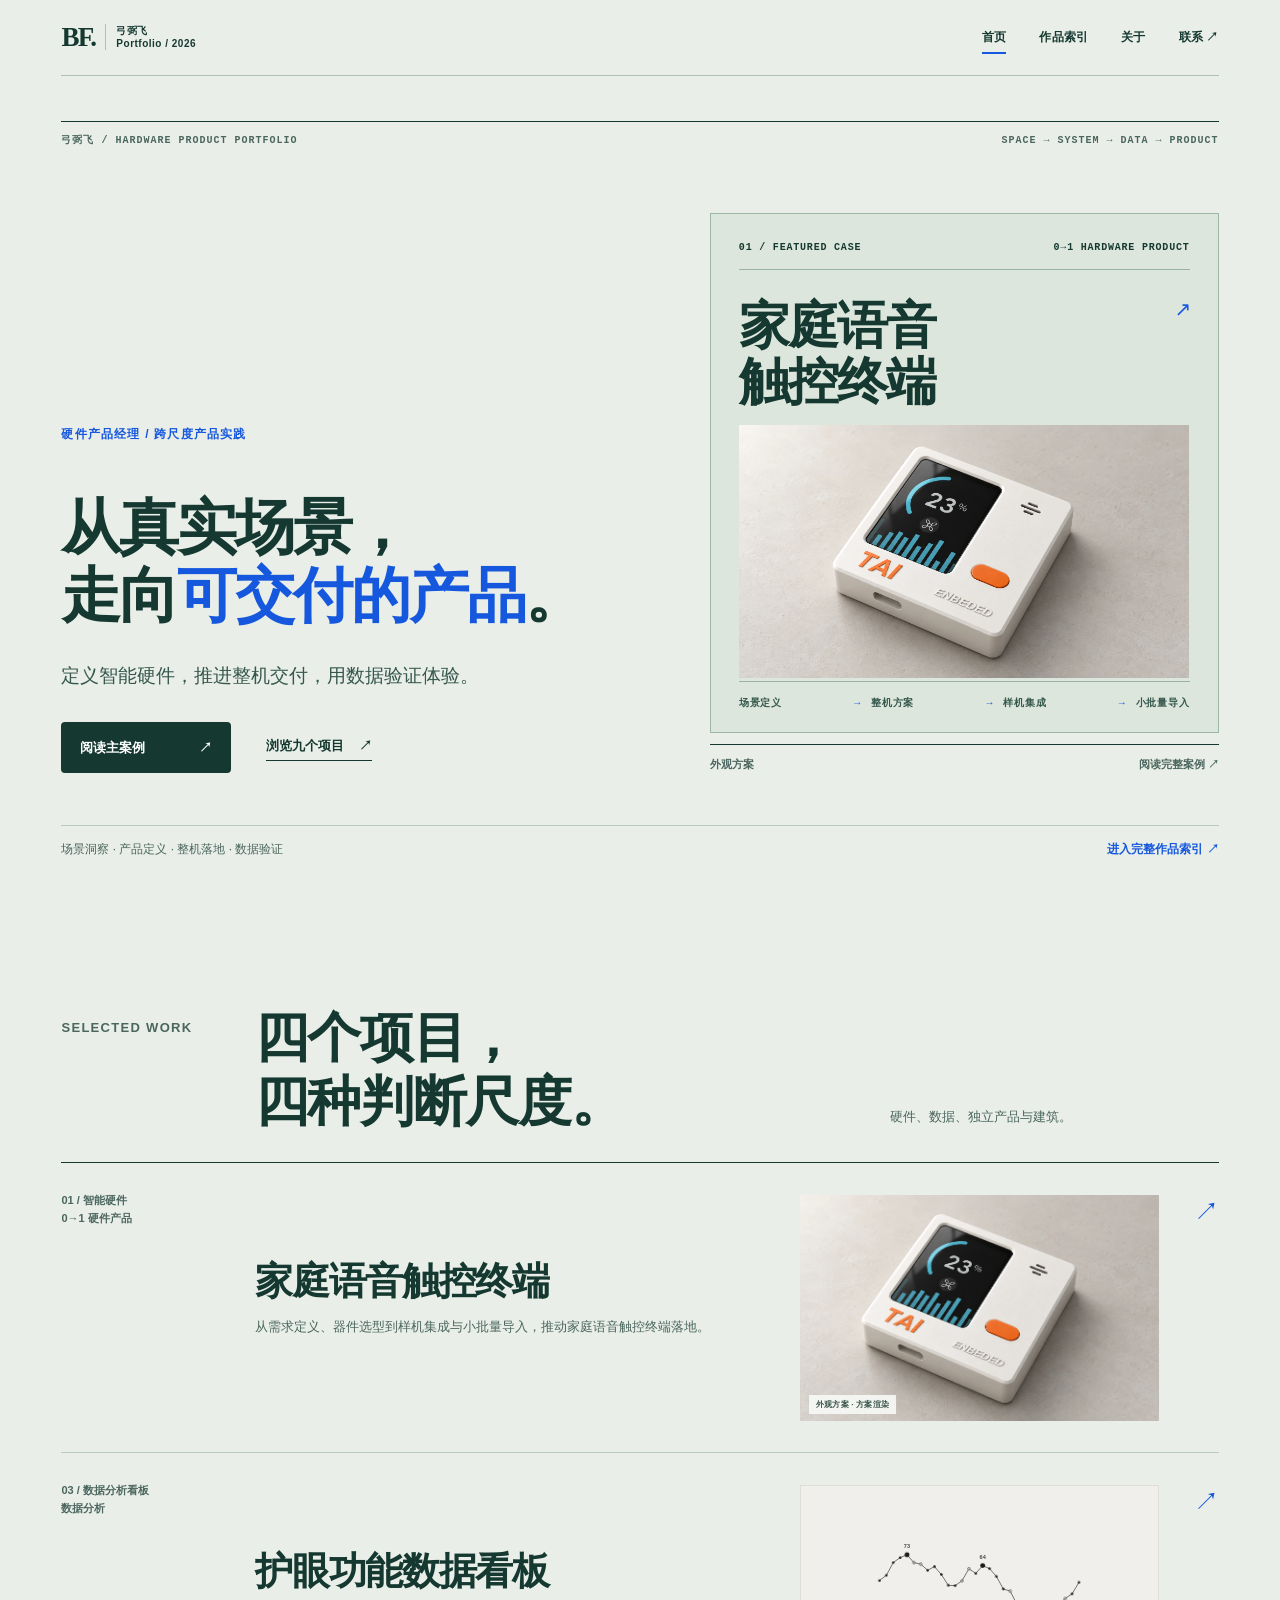
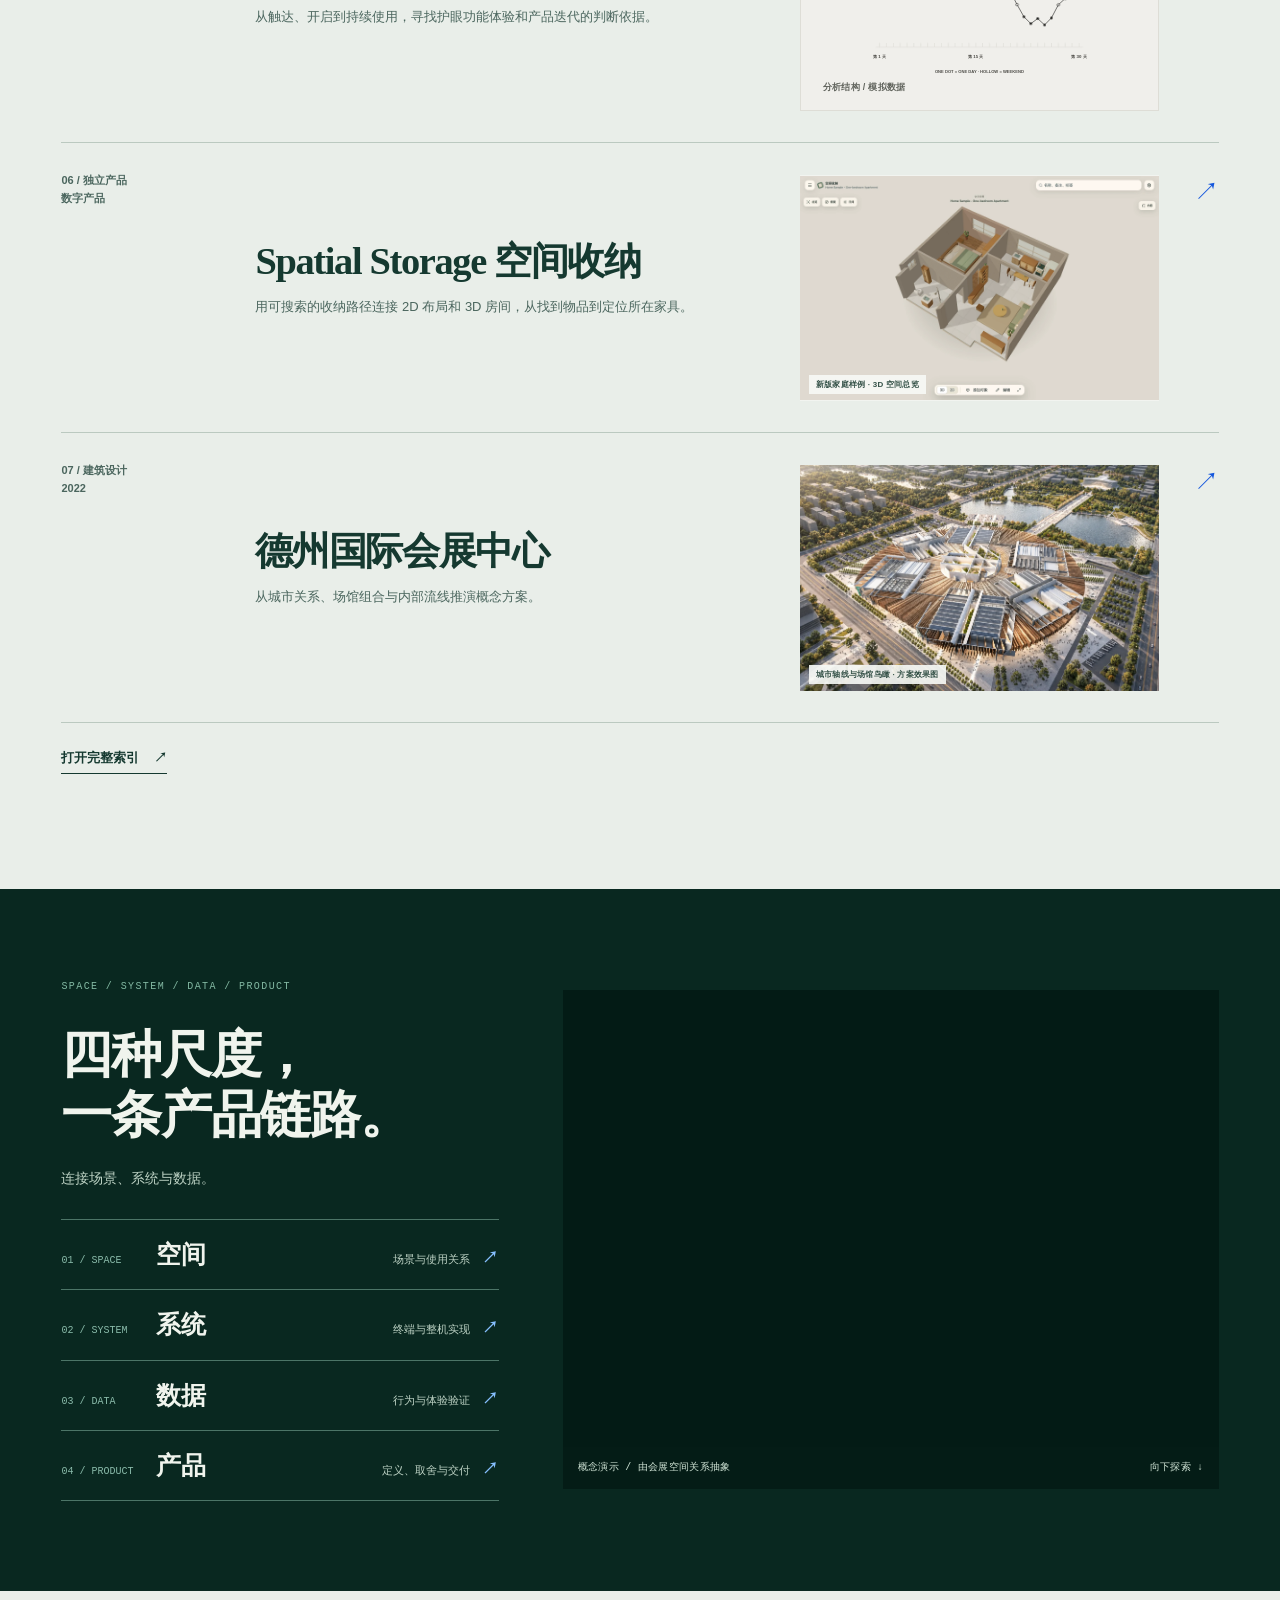
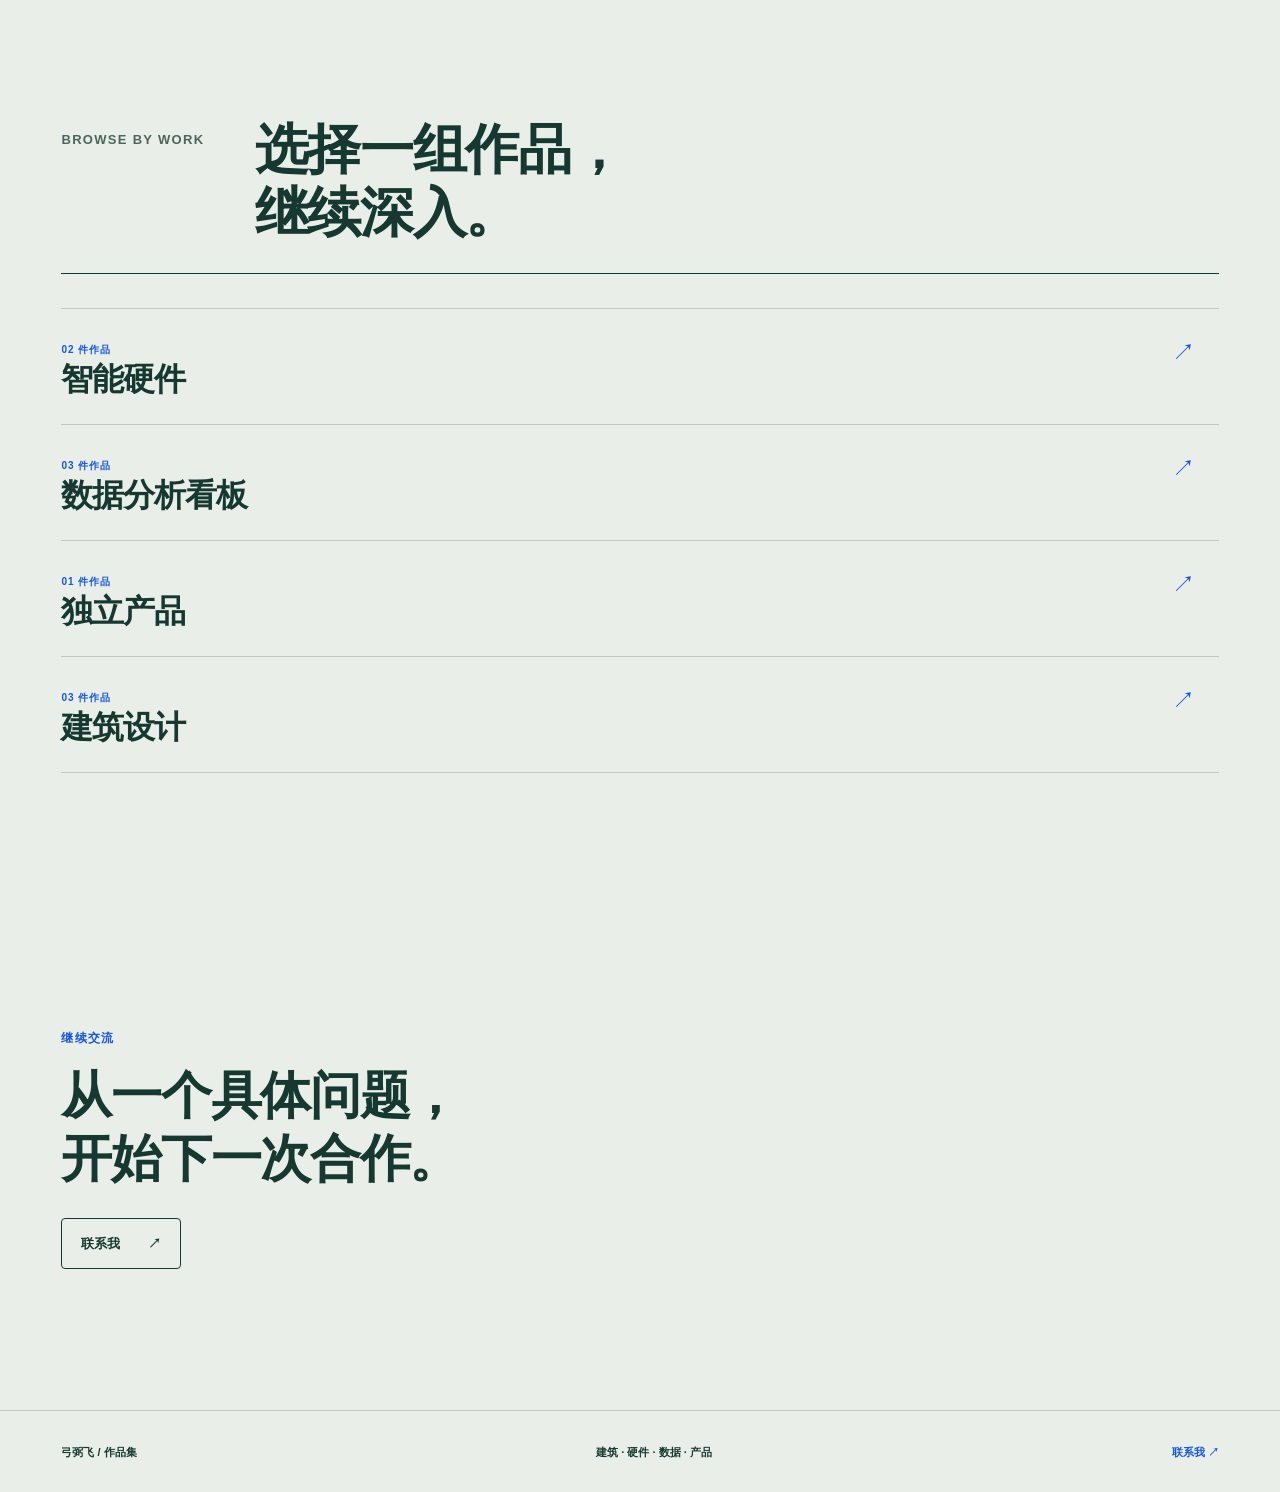
==== commit d9c10c63: "Simplify portfolio copy and bring all hardware work photos into cases" ====
--- a/index.html
+++ b/index.html
@@ -6,10 +6,10 @@
   <meta name="theme-color" content="#e9eee9" />
   <meta name="description" content="弓弼飞的硬件产品作品集：从场景洞察、产品定义到整机方案、数据验证与持续迭代。" />
   <title>弓弼飞 · 硬件产品与跨尺度设计</title>
-  <link rel="stylesheet" href="styles.css?v=20261004b" />
-  <link rel="stylesheet" href="portfolio-charts.css?v=20261004b" />
-  <link rel="stylesheet" href="editorial.css?v=20261004b" />
-  <link rel="stylesheet" href="portfolio-product.css?v=20261004b" />
+  <link rel="stylesheet" href="styles.css?v=20261004c" />
+  <link rel="stylesheet" href="portfolio-charts.css?v=20261004c" />
+  <link rel="stylesheet" href="editorial.css?v=20261004c" />
+  <link rel="stylesheet" href="portfolio-product.css?v=20261004c" />
 </head>
 <body data-page="home">
   <a class="skip-link" href="#main">跳转到正文</a>
@@ -22,21 +22,20 @@
     <section class="editorial-hero section-shell" aria-labelledby="home-title">
       <div class="hero-masthead"><span>弓弼飞 / HARDWARE PRODUCT PORTFOLIO</span><span>SPACE → SYSTEM → DATA → PRODUCT</span></div>
       <div class="editorial-hero-grid">
-        <div class="editorial-hero-copy"><p class="small-label">硬件产品经理 / 跨尺度产品实践</p><h1 id="home-title">从真实场景，<br />走向<span>可交付的产品</span>。</h1><p class="hero-deck">我从空间与使用者出发，定义智能硬件的能力与边界，推进整机方案，并用行为数据检验体验。建筑、硬件与数据，是同一条产品链路上的不同尺度。</p><div class="hero-actions"><a class="button button-primary" href="project.html?slug=voice-touch-terminal">阅读主案例 <span>↗</span></a><a class="text-link" href="work.html">浏览九个项目 <span>↗</span></a></div></div>
-        <div class="hero-project"><a class="hero-case" href="project.html?slug=voice-touch-terminal"><div class="hero-case-top"><span>01 / FEATURED CASE</span><span>0→1 HARDWARE PRODUCT</span></div><h2>家庭语音<br />触控终端<span>↗</span></h2><div class="hero-case-art"><img src="assets/hardware/voice-touch-terminal-studio-v2.webp" alt="家庭语音触控终端外观方案的 AI 辅助渲染" fetchpriority="high" /></div><div class="hero-case-flow"><span>场景定义</span><span>整机方案</span><span>样机集成</span><span>小批量导入</span></div></a><div class="hero-image-caption"><span>外观方案 · AI 辅助渲染</span><span>阅读完整案例 ↗</span></div></div>
+        <div class="editorial-hero-copy"><p class="small-label">硬件产品经理 / 跨尺度产品实践</p><h1 id="home-title">从真实场景，<br />走向<span>可交付的产品</span>。</h1><p class="hero-deck">定义智能硬件，推进整机交付，用数据验证体验。</p><div class="hero-actions"><a class="button button-primary" href="project.html?slug=voice-touch-terminal">阅读主案例 <span>↗</span></a><a class="text-link" href="work.html">浏览九个项目 <span>↗</span></a></div></div>
+        <div class="hero-project"><a class="hero-case" href="project.html?slug=voice-touch-terminal"><div class="hero-case-top"><span>01 / FEATURED CASE</span><span>0→1 HARDWARE PRODUCT</span></div><h2>家庭语音<br />触控终端<span>↗</span></h2><div class="hero-case-art"><img src="assets/hardware/voice-touch-terminal-studio-v2.webp" alt="家庭语音触控终端外观方案" fetchpriority="high" /></div><div class="hero-case-flow"><span>场景定义</span><span>整机方案</span><span>样机集成</span><span>小批量导入</span></div></a><div class="hero-image-caption"><span>外观方案</span><span>阅读完整案例 ↗</span></div></div>
       </div>
       <div class="hero-footline"><span>场景洞察 · 产品定义 · 整机落地 · 数据验证</span><a href="work.html">进入完整作品索引 <span aria-hidden="true">↗</span></a></div>
     </section>
 
-    <section class="selected-work section-shell" id="selected-work" aria-labelledby="selected-title"><div class="editorial-section-head"><p class="small-label">Selected work</p><h2 id="selected-title">四个项目，<br />四种判断尺度。</h2><p>先看硬件产品如何定义与落地，再看数据如何服务产品判断；独立产品和建筑项目展示方法的延展。</p></div><div id="featured-list" class="featured-list"></div><div class="section-end"><a class="text-link" href="work.html">打开完整索引 <span>↗</span></a></div></section>
+    <section class="selected-work section-shell" id="selected-work" aria-labelledby="selected-title"><div class="editorial-section-head"><p class="small-label">Selected work</p><h2 id="selected-title">四个项目，<br />四种判断尺度。</h2><p>硬件、数据、独立产品与建筑。</p></div><div id="featured-list" class="featured-list"></div><div class="section-end"><a class="text-link" href="work.html">打开完整索引 <span>↗</span></a></div></section>
 
-    <section class="spatial-interlude" aria-labelledby="spatial-title"><div class="section-shell spatial-inner"><div class="spatial-copy"><p class="spatial-kicker">SPACE / SYSTEM / DATA / PRODUCT</p><h2 id="spatial-title">四种尺度，<br />一条产品链路。</h2><p>产品不是最后一个单独领域。它贯穿场景判断、系统方案与数据验证，也把结果带回下一轮定义。</p><div class="spatial-stages" role="group" aria-label="按尺度查看作品"><a href="work.html?category=architecture"><span>01 / SPACE</span><strong>空间</strong><small>场景与使用关系</small><b>↗</b></a><a href="work.html?category=hardware"><span>02 / SYSTEM</span><strong>系统</strong><small>终端与整机实现</small><b>↗</b></a><a href="work.html?category=data"><span>03 / DATA</span><strong>数据</strong><small>行为与体验验证</small><b>↗</b></a><a href="project.html?slug=voice-touch-terminal"><span>04 / PRODUCT</span><strong>产品</strong><small>定义、取舍与交付</small><b>↗</b></a></div></div><div class="spatial-view"><img class="spatial-fallback" src="assets/architecture/dezhou-spatial-analysis-v2.webp" alt="德州国际会展中心空间关系分析图" loading="lazy" /><canvas id="spatial-canvas" aria-hidden="true"></canvas><div class="spatial-view-caption"><span>概念演示 / 由会展空间关系抽象</span><span>向下探索 ↓</span></div></div></div></section>
+    <section class="spatial-interlude" aria-labelledby="spatial-title"><div class="section-shell spatial-inner"><div class="spatial-copy"><p class="spatial-kicker">SPACE / SYSTEM / DATA / PRODUCT</p><h2 id="spatial-title">四种尺度，<br />一条产品链路。</h2><p>连接场景、系统与数据。</p><div class="spatial-stages" role="group" aria-label="按尺度查看作品"><a href="work.html?category=architecture"><span>01 / SPACE</span><strong>空间</strong><small>场景与使用关系</small><b>↗</b></a><a href="work.html?category=hardware"><span>02 / SYSTEM</span><strong>系统</strong><small>终端与整机实现</small><b>↗</b></a><a href="work.html?category=data"><span>03 / DATA</span><strong>数据</strong><small>行为与体验验证</small><b>↗</b></a><a href="project.html?slug=voice-touch-terminal"><span>04 / PRODUCT</span><strong>产品</strong><small>定义、取舍与交付</small><b>↗</b></a></div></div><div class="spatial-view"><img class="spatial-fallback" src="assets/architecture/dezhou-spatial-analysis-v2.webp" alt="德州国际会展中心空间关系分析图" loading="lazy" /><canvas id="spatial-canvas" aria-hidden="true"></canvas><div class="spatial-view-caption"><span>概念演示 / 由会展空间关系抽象</span><span>向下探索 ↓</span></div></div></div></section>
 
     <section class="domain-section section-shell" aria-labelledby="domain-heading"><div class="editorial-section-head compact"><p class="small-label">Browse by work</p><h2 id="domain-heading">选择一组作品，<br />继续深入。</h2></div><div id="domain-list" class="domain-list"></div></section>
-    <section class="method-section" aria-labelledby="method-heading"><div class="section-shell method-inner"><div class="method-title"><p class="small-label">工作方式</p><h2 id="method-heading">从问题到方案，<br />再回到使用。</h2></div><div class="method-steps"><div><b>理解</b><span>场景、使用者与问题</span></div><div><b>转译</b><span>需求、约束与方案</span></div><div><b>实现</b><span>原型、协同与交付</span></div><div><b>验证</b><span>测试、数据与复盘</span></div></div></div></section>
-    <section class="closing section-shell"><p class="small-label">继续交流</p><h2>从一个具体问题，<br />开始下一次合作。</h2><p>如果这些作品与你正在解决的问题有关，欢迎联系我交流。</p><a class="button button-outline" href="mailto:gongbifei@outlook.com">联系我 <span>↗</span></a></section>
+    <section class="closing section-shell"><p class="small-label">继续交流</p><h2>从一个具体问题，<br />开始下一次合作。</h2><a class="button button-outline" href="mailto:gongbifei@outlook.com">联系我 <span>↗</span></a></section>
   </main>
   <footer class="site-footer section-shell"><span>弓弼飞 / 作品集</span><span>建筑 · 硬件 · 数据 · 产品</span><a href="mailto:gongbifei@outlook.com">联系我 ↗</a></footer>
-  <script src="data.js?v=20261004b"></script><script src="assets/lieflat/mono-tokens.js"></script><script src="portfolio-charts.js?v=20261004b"></script><script src="app.js?v=20261004b"></script><script defer src="spatial.js?v=20261004b"></script>
+  <script src="data.js?v=20261004c"></script><script src="assets/lieflat/mono-tokens.js"></script><script src="portfolio-charts.js?v=20261004c"></script><script src="app.js?v=20261004c"></script><script defer src="spatial.js?v=20261004c"></script>
 </body>
 </html>
--- a/portfolio-product.css
+++ b/portfolio-product.css
@@ -93,3 +93,13 @@
 .project-cover .media-open{height:100%}
 @media(max-width:760px){.project-page .project-head h1{font-size:clamp(34px,8.5vw,52px)}}
 .about-contact h2,.case-media-head h2,.work-records h2{text-wrap:balance}
+
+/* Photo-led hardware cases and concise supporting copy. */
+.hardware-record-group + .hardware-record-group{margin-top:48px}
+.hardware-record-group h3{font-size:22px;margin:0 0 20px}
+.hardware-record-group .gallery-figure img{height:440px;max-height:440px;width:100%;object-fit:contain}
+.project-constraints{margin:0 0 48px;scroll-margin-top:40px}
+.project-constraints summary{cursor:pointer;font-size:15px;font-weight:650;padding:16px 0;border-bottom:1px solid var(--line)}
+.project-constraints summary:focus-visible{outline:2px solid var(--blue);outline-offset:4px}
+.project-page .project-section{margin-bottom:48px}
+@media(max-width:760px){.hardware-record-group .gallery-figure img{height:auto;max-height:520px}}
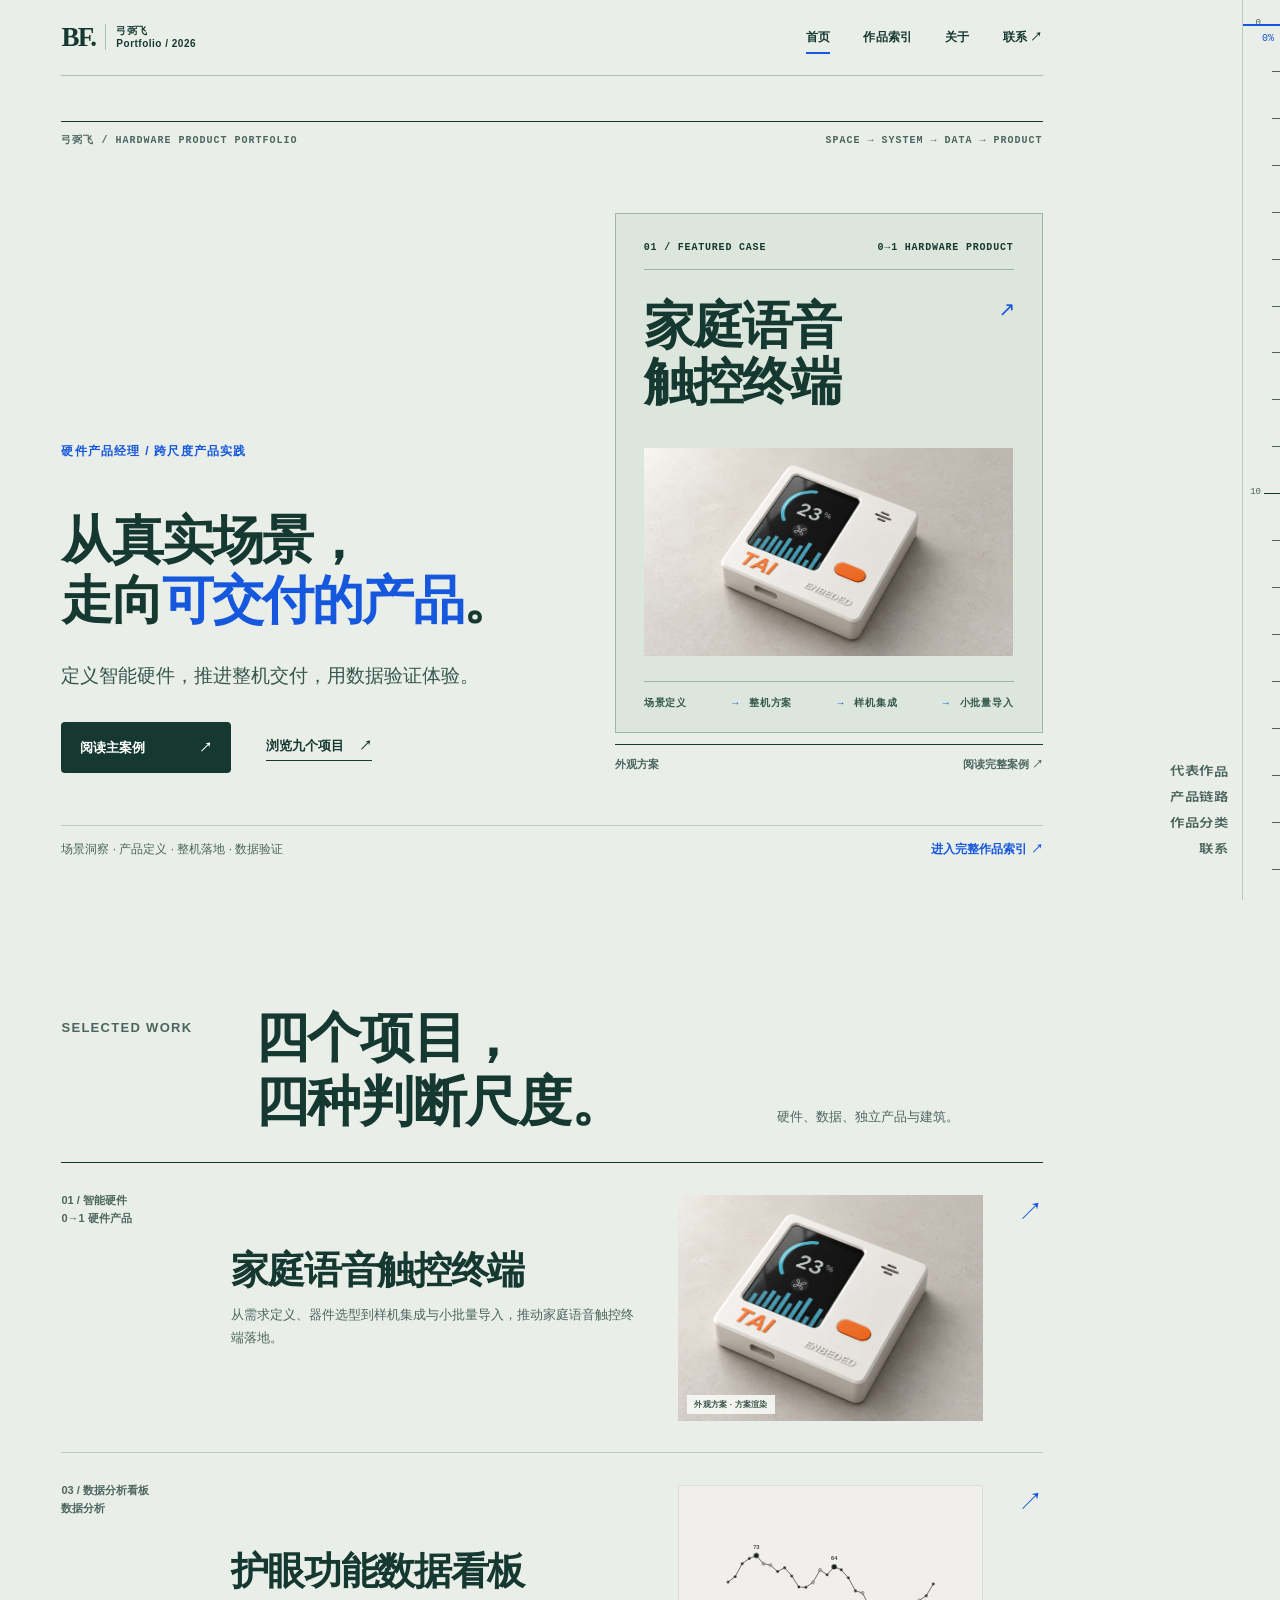
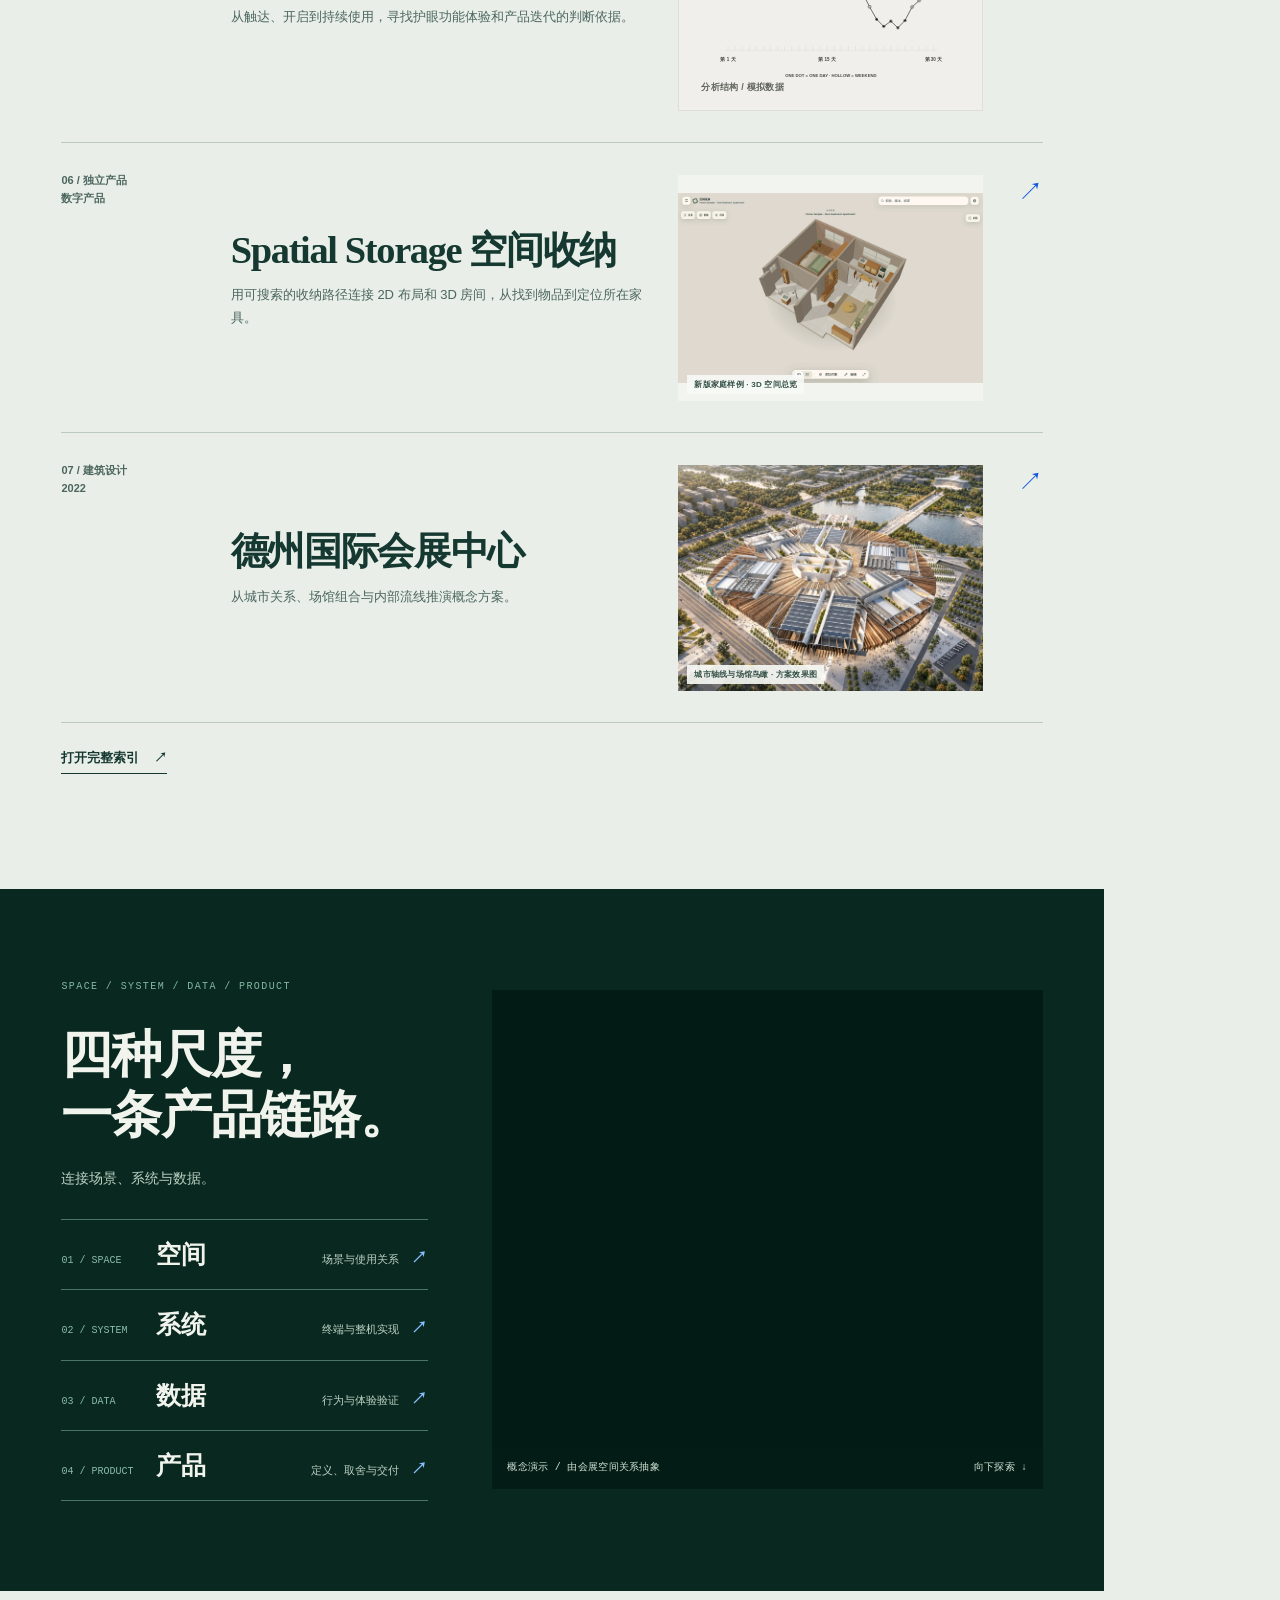
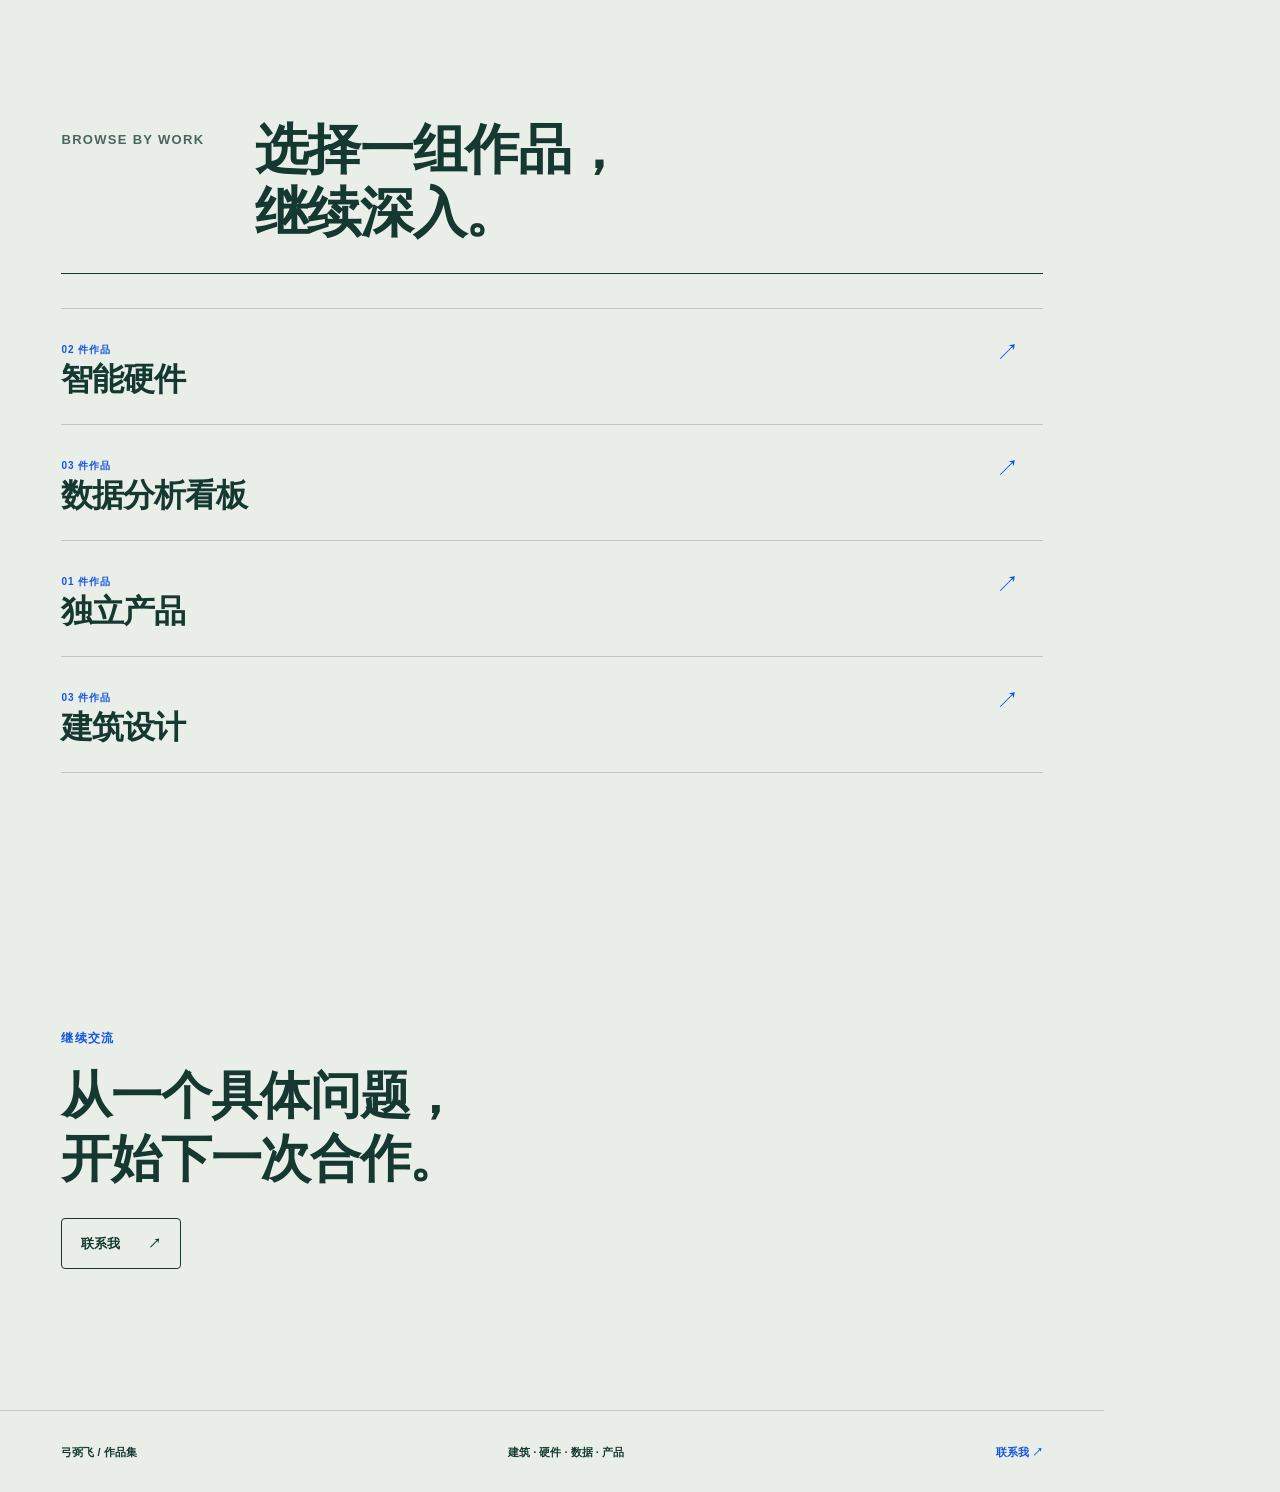
==== commit a298e5b8: "Add scroll-driven chapter ruler to portfolio homepage" ====
--- a/index.html
+++ b/index.html
@@ -6,10 +6,12 @@
   <meta name="theme-color" content="#e9eee9" />
   <meta name="description" content="弓弼飞的硬件产品作品集：从场景洞察、产品定义到整机方案、数据验证与持续迭代。" />
   <title>弓弼飞 · 硬件产品与跨尺度设计</title>
+  <link rel="preload" href="assets/fonts/noto-sans-sc-ruler-600.ttf" as="font" type="font/ttf" crossorigin="anonymous" />
   <link rel="stylesheet" href="styles.css?v=20261004c" />
   <link rel="stylesheet" href="portfolio-charts.css?v=20261004c" />
   <link rel="stylesheet" href="editorial.css?v=20261004c" />
   <link rel="stylesheet" href="portfolio-product.css?v=20261004c" />
+  <link rel="stylesheet" href="scroll-ruler.css?v=20261015c" />
 </head>
 <body data-page="home">
   <a class="skip-link" href="#main">跳转到正文</a>
@@ -28,14 +30,15 @@
       <div class="hero-footline"><span>场景洞察 · 产品定义 · 整机落地 · 数据验证</span><a href="work.html">进入完整作品索引 <span aria-hidden="true">↗</span></a></div>
     </section>
 
-    <section class="selected-work section-shell" id="selected-work" aria-labelledby="selected-title"><div class="editorial-section-head"><p class="small-label">Selected work</p><h2 id="selected-title">四个项目，<br />四种判断尺度。</h2><p>硬件、数据、独立产品与建筑。</p></div><div id="featured-list" class="featured-list"></div><div class="section-end"><a class="text-link" href="work.html">打开完整索引 <span>↗</span></a></div></section>
+    <section class="selected-work section-shell" id="selected-work" data-ruler-label="代表作品" aria-labelledby="selected-title"><div class="editorial-section-head"><p class="small-label">Selected work</p><h2 id="selected-title">四个项目，<br />四种判断尺度。</h2><p>硬件、数据、独立产品与建筑。</p></div><div id="featured-list" class="featured-list"></div><div class="section-end"><a class="text-link" href="work.html">打开完整索引 <span>↗</span></a></div></section>
 
-    <section class="spatial-interlude" aria-labelledby="spatial-title"><div class="section-shell spatial-inner"><div class="spatial-copy"><p class="spatial-kicker">SPACE / SYSTEM / DATA / PRODUCT</p><h2 id="spatial-title">四种尺度，<br />一条产品链路。</h2><p>连接场景、系统与数据。</p><div class="spatial-stages" role="group" aria-label="按尺度查看作品"><a href="work.html?category=architecture"><span>01 / SPACE</span><strong>空间</strong><small>场景与使用关系</small><b>↗</b></a><a href="work.html?category=hardware"><span>02 / SYSTEM</span><strong>系统</strong><small>终端与整机实现</small><b>↗</b></a><a href="work.html?category=data"><span>03 / DATA</span><strong>数据</strong><small>行为与体验验证</small><b>↗</b></a><a href="project.html?slug=voice-touch-terminal"><span>04 / PRODUCT</span><strong>产品</strong><small>定义、取舍与交付</small><b>↗</b></a></div></div><div class="spatial-view"><img class="spatial-fallback" src="assets/architecture/dezhou-spatial-analysis-v2.webp" alt="德州国际会展中心空间关系分析图" loading="lazy" /><canvas id="spatial-canvas" aria-hidden="true"></canvas><div class="spatial-view-caption"><span>概念演示 / 由会展空间关系抽象</span><span>向下探索 ↓</span></div></div></div></section>
+    <section class="spatial-interlude" id="product-chain" data-ruler-label="产品链路" aria-labelledby="spatial-title"><div class="section-shell spatial-inner"><div class="spatial-copy"><p class="spatial-kicker">SPACE / SYSTEM / DATA / PRODUCT</p><h2 id="spatial-title">四种尺度，<br />一条产品链路。</h2><p>连接场景、系统与数据。</p><div class="spatial-stages" role="group" aria-label="按尺度查看作品"><a href="work.html?category=architecture"><span>01 / SPACE</span><strong>空间</strong><small>场景与使用关系</small><b>↗</b></a><a href="work.html?category=hardware"><span>02 / SYSTEM</span><strong>系统</strong><small>终端与整机实现</small><b>↗</b></a><a href="work.html?category=data"><span>03 / DATA</span><strong>数据</strong><small>行为与体验验证</small><b>↗</b></a><a href="project.html?slug=voice-touch-terminal"><span>04 / PRODUCT</span><strong>产品</strong><small>定义、取舍与交付</small><b>↗</b></a></div></div><div class="spatial-view"><img class="spatial-fallback" src="assets/architecture/dezhou-spatial-analysis-v2.webp" alt="德州国际会展中心空间关系分析图" loading="lazy" /><canvas id="spatial-canvas" aria-hidden="true"></canvas><div class="spatial-view-caption"><span>概念演示 / 由会展空间关系抽象</span><span>向下探索 ↓</span></div></div></div></section>
 
-    <section class="domain-section section-shell" aria-labelledby="domain-heading"><div class="editorial-section-head compact"><p class="small-label">Browse by work</p><h2 id="domain-heading">选择一组作品，<br />继续深入。</h2></div><div id="domain-list" class="domain-list"></div></section>
-    <section class="closing section-shell"><p class="small-label">继续交流</p><h2>从一个具体问题，<br />开始下一次合作。</h2><a class="button button-outline" href="mailto:gongbifei@outlook.com">联系我 <span>↗</span></a></section>
+    <section class="domain-section section-shell" id="work-domains" data-ruler-label="作品分类" aria-labelledby="domain-heading"><div class="editorial-section-head compact"><p class="small-label">Browse by work</p><h2 id="domain-heading">选择一组作品，<br />继续深入。</h2></div><div id="domain-list" class="domain-list"></div></section>
+    <section class="closing section-shell" id="contact" data-ruler-label="联系"><p class="small-label">继续交流</p><h2>从一个具体问题，<br />开始下一次合作。</h2><a class="button button-outline" href="mailto:gongbifei@outlook.com">联系我 <span>↗</span></a></section>
   </main>
   <footer class="site-footer section-shell"><span>弓弼飞 / 作品集</span><span>建筑 · 硬件 · 数据 · 产品</span><a href="mailto:gongbifei@outlook.com">联系我 ↗</a></footer>
   <script src="data.js?v=20261004c"></script><script src="assets/lieflat/mono-tokens.js"></script><script src="portfolio-charts.js?v=20261004c"></script><script src="app.js?v=20261004c"></script><script defer src="spatial.js?v=20261004c"></script>
+  <script defer src="scroll-ruler.js?v=20261015c"></script>
 </body>
 </html>
--- a/portfolio-product.css
+++ b/portfolio-product.css
@@ -57,6 +57,8 @@
 .case-evidence{padding-bottom:28px;display:grid;grid-template-columns:minmax(180px,.6fr) minmax(0,1.4fr);gap:28px;align-items:start}
 .case-evidence strong{font-size:12px;line-height:1.65;color:var(--ink)}
 .case-evidence p{font-size:13px;line-height:1.8;color:var(--ink-soft);margin:0;max-width:70ch}
+.case-demo{margin-top:16px}
+.detail-actions{display:flex;flex-wrap:wrap;gap:12px 28px}
 .case-media{padding-top:36px;padding-bottom:75px;scroll-margin-top:30px}
 .case-media-head{border-top:1px solid var(--ink);padding-top:20px;margin-bottom:26px}
 .case-media-head h2,.work-records h2{font-family:var(--editorial-serif);font-weight:600;font-size:clamp(30px,3.5vw,48px);line-height:1.2;margin:0 0 16px}
--- a/scroll-ruler.css
+++ b/scroll-ruler.css
@@ -0,0 +1,40 @@
+/* The homepage's chapter navigation borrows the language of a drawing scale.
+   The content stays readable without this enhancement. */
+@font-face {
+  font-family: "Noto Sans SC";
+  src: url("assets/fonts/noto-sans-sc-ruler-600.ttf") format("truetype");
+  font-weight: 600;
+  font-style: normal;
+  font-display: swap;
+}
+body[data-page="home"].has-scroll-ruler { padding-right: 176px; }
+body[data-page="home"].has-scroll-ruler:not(.ruler-simple) .editorial-hero h1 { font-size: clamp(44px, 4.1vw, 66px); }
+.scroll-ruler { --ruler-display: "Noto Sans SC", "PingFang SC", "Microsoft YaHei", sans-serif; position: fixed; inset: 0; z-index: 30; pointer-events: none; }
+.ruler-rail { position: absolute; inset: 0 0 0 auto; width: 38px; overflow: hidden; pointer-events: auto; cursor: crosshair; touch-action: none; border-left: 1px solid var(--line); background: var(--paper); }
+.ruler-rail:focus-visible { outline-offset: -4px; }
+.ruler-ticks { position: absolute; top: 0; right: 0; width: 100%; }
+.ruler-tick { position: absolute; right: 0; width: 8px; height: 1px; background: var(--ink-soft); }
+.ruler-tick.major { width: 16px; background: var(--ink); }
+.ruler-tick-number { position: absolute; right: 19px; top: -6px; color: var(--ink-soft); font: 9px/1.2 ui-monospace, monospace; }
+.ruler-needle { position: absolute; top: 0; right: 0; width: 38px; height: 2px; background: var(--blue); }
+.ruler-progress { position: absolute; right: 4px; top: 7px; color: var(--blue); font: 10px/1.2 ui-monospace, monospace; background: var(--paper); padding: 2px; }
+.ruler-title { position: absolute; top: 0; left: 0; pointer-events: auto; color: var(--ink-soft); }
+.ruler-title:hover, .ruler-title:focus-visible, .ruler-title[aria-current="location"] { color: var(--blue); }
+.ruler-letter { position: absolute; left: 0; top: 0; width: 24px; height: 24px; text-align: center; font: 600 24px/1 var(--ruler-display); }
+.ruler-glyph { display: block; transform: scaleY(.84); transform-origin: center; font-kerning: none; }
+.ruler-compact { display: none; }
+body.has-scroll-ruler [data-ruler-label] { scroll-margin-top: 24px; }
+
+/* Touch and reduced-motion readers keep a quiet, clickable chapter indicator. */
+body[data-page="home"].has-scroll-ruler.ruler-simple { padding-right: 0; padding-bottom: 64px; }
+.ruler-simple .ruler-rail, .ruler-simple .ruler-title { display: none; }
+.ruler-simple .ruler-compact { display: flex; position: absolute; bottom: 0; left: 0; right: 0; align-items: center; justify-content: space-between; gap: 16px; min-height: 46px; padding: 10px clamp(22px, 4.8vw, 78px) calc(10px + env(safe-area-inset-bottom)); background: var(--paper-light); border-top: 1px solid var(--line); pointer-events: auto; color: var(--ink); font-size: 12px; }
+.ruler-compact-link { display: inline-flex; align-items: center; gap: 10px; min-height: 24px; }
+.ruler-compact-link span:first-child { color: var(--blue); }
+.ruler-compact-link span:last-child { font: 600 14px/1.3 var(--ruler-display); transform: scaleY(.9); }
+.ruler-compact-progress { font: 11px/1 ui-monospace, monospace; color: var(--ink-soft); }
+.ruler-compact-line { position: absolute; top: -1px; left: 0; width: 100%; height: 2px; background: var(--blue); transform: scaleX(0); transform-origin: left; }
+
+@media (max-width: 1099px), (pointer: coarse), (prefers-reduced-motion: reduce) {
+  body[data-page="home"].has-scroll-ruler { padding-right: 0; }
+}
